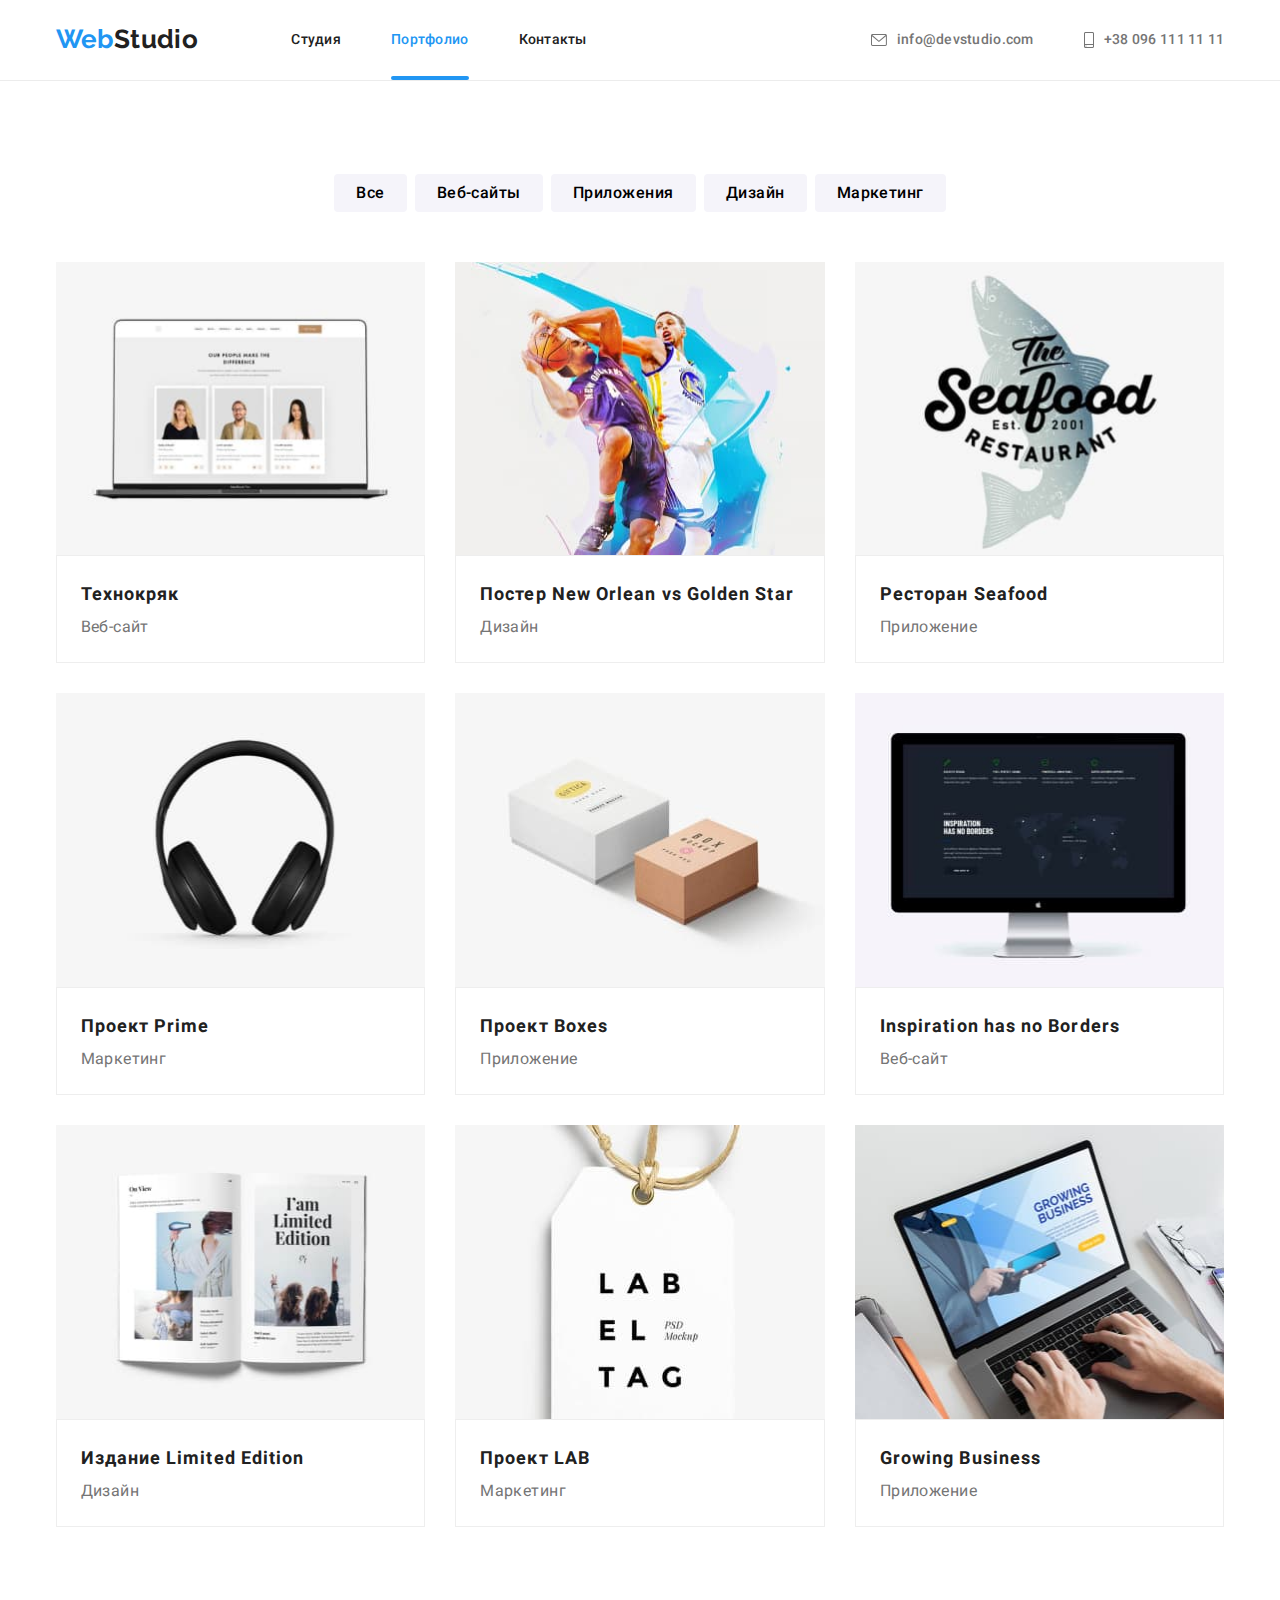
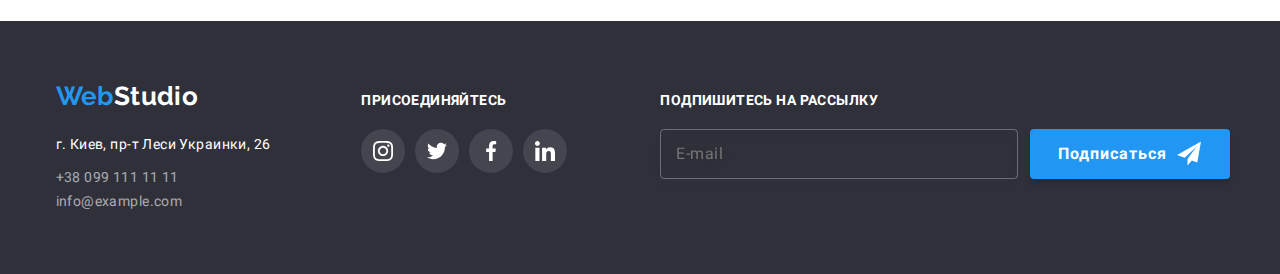
==== portfolio.html @ 520a9a58 "add_hw_07" ====
<!DOCTYPE html>
<html lang="en">
  <head>
    <meta charset="UTF-8" />
    <meta http-equiv="X-UA-Compatible" content="IE=edge" />
    <meta name="viewport" content="width=device-width, initial-scale=1.0" />
    <title>Portfolio</title>
    <link rel="icon" href="./images/ws.svg" type="image/x-icon" />
    <link rel="stylesheet" href="./css/main.min.css" />
  </head>
  <body>
    <header class="header">
      <div class="container">
        <nav class="nav">
          <a href="./index.html" class="logo nav__logo">Web</a>
          <ul class="menu">
            <li class="menu__item">
              <a href="./index.html" class="menu__link">Студия</a>
            </li>
            <li class="menu__item">
              <a href="./portfolio.html" class="menu__link current"
                >Портфолио</a
              >
            </li>
            <li class="menu__item">
              <a href="" class="menu__link">Контакты</a>
            </li>
          </ul>
          <div class="auth">
            <a href="mailto:info@devstudio.com" class="auth__link">
              <svg class="auth__mail" width="16" height="12">
                <use href="./images/icons.svg#icon-envelope"></use></svg
              >info@devstudio.com</a
            >
            <a href="tel:+380961111111" class="auth__link">
              <svg class="auth__tel" width="10" height="16">
                <use href="./images/icons.svg#icon-smartphone"></use></svg
              >+38 096 111 11 11</a
            >
          </div>
        </nav>
      </div>
    </header>
    <main>
      <section class="portfolio">
        <div class="container">
          <h1 class="visually-hidden">Portfolio</h1>
          <ul class="btn-list">
            <li class="btn-list__item">
              <button type="button" class="btn-list__btn">Все</button>
            </li>
            <li class="btn-list__item">
              <button type="button" class="btn-list__btn">Веб-сайты</button>
            </li>
            <li class="btn-list__item">
              <button type="button" class="btn-list__btn">Приложения</button>
            </li>
            <li class="btn-list__item">
              <button type="button" class="btn-list__btn">Дизайн</button>
            </li>
            <li class="btn-list__item">
              <button type="button" class="btn-list__btn">Маркетинг</button>
            </li>
          </ul>
          <ul class="filter-list">
            <li class="filter-list__item">
              <div class="filter-list__card">
                <a href="" class="filter-list__link">
                  <div class="filter-list__thumb">
                    <img
                      src="./images/project1.jpg"
                      alt="Фото_1"
                      width="370"
                      height="294"
                    />
                    <p class="filter-list__description">
                      Ресурс предлагает комплексные предложения с разным уровнем
                      функционала и сервисов. Все это позволит посетителю
                      получить исчерпывающие сведения о компании или частном
                      лице.
                    </p>
                  </div>

                  <div class="filter-list__project">
                    <h3 class="filter-list__name">Технокряк</h3>
                    <p class="filter-list__filter">Веб-сайт</p>
                  </div></a
                >
              </div>
            </li>
            <li class="filter-list__item">
              <div class="filter-list__card">
                <a href="" class="filter-list__link">
                  <div class="filter-list__thumb">
                    <img
                      src="./images/project2.jpg"
                      alt="Фото_2"
                      width="370"
                      height="294"
                    />
                    <p class="filter-list__description">
                      Ресурс предлагает комплексные предложения с разным уровнем
                      функционала и сервисов. Все это позволит посетителю
                      получить исчерпывающие сведения о компании или частном
                      лице.
                    </p>
                  </div>
                  <div class="filter-list__project">
                    <h3 class="filter-list__name">
                      Постер New Orlean vs Golden Star
                    </h3>
                    <p class="filter-list__filter">Дизайн</p>
                  </div>
                </a>
              </div>
            </li>
            <li class="filter-list__item">
              <div class="filter-list__card">
                <a href="" class="filter-list__link">
                  <div class="filter-list__thumb">
                    <img
                      src="./images/project3.jpg"
                      alt="Фото_3"
                      width="370"
                      height="294"
                    />
                    <p class="filter-list__description">
                      Ресурс предлагает комплексные предложения с разным уровнем
                      функционала и сервисов. Все это позволит посетителю
                      получить исчерпывающие сведения о компании или частном
                      лице.
                    </p>
                  </div>
                  <div class="filter-list__project">
                    <h3 class="filter-list__name">Ресторан Seafood</h3>
                    <p class="filter-list__filter">Приложение</p>
                  </div>
                </a>
              </div>
            </li>
            <li class="filter-list__item">
              <div class="filter-list__card">
                <a href="" class="filter-list__link">
                  <div class="filter-list__thumb">
                    <img
                      src="./images/project4.jpg"
                      alt="Фото_4"
                      width="370"
                      height="294"
                    />
                    <p class="filter-list__description">
                      Ресурс предлагает комплексные предложения с разным уровнем
                      функционала и сервисов. Все это позволит посетителю
                      получить исчерпывающие сведения о компании или частном
                      лице.
                    </p>
                  </div>
                  <div class="filter-list__project">
                    <h3 class="filter-list__name">Проект Prime</h3>
                    <p class="filter-list__filter">Маркетинг</p>
                  </div>
                </a>
              </div>
            </li>
            <li class="filter-list__item">
              <div class="filter-list__card">
                <a href="" class="filter-list__link">
                  <div class="filter-list__thumb">
                    <img
                      src="./images/project5.jpg"
                      alt="Фото_5"
                      width="370"
                      height="294"
                    />
                    <p class="filter-list__description">
                      Ресурс предлагает комплексные предложения с разным уровнем
                      функционала и сервисов. Все это позволит посетителю
                      получить исчерпывающие сведения о компании или частном
                      лице.
                    </p>
                  </div>
                  <div class="filter-list__project">
                    <h3 class="filter-list__name">Проект Boxes</h3>
                    <p class="filter-list__filter">Приложение</p>
                  </div>
                </a>
              </div>
            </li>
            <li class="filter-list__item">
              <div class="filter-list__card">
                <a href="" class="filter-list__link">
                  <div class="filter-list__thumb">
                    <img
                      src="./images/project6.jpg"
                      alt="Фото_6"
                      width="370"
                      height="294"
                    />
                    <p class="filter-list__description">
                      Ресурс предлагает комплексные предложения с разным уровнем
                      функционала и сервисов. Все это позволит посетителю
                      получить исчерпывающие сведения о компании или частном
                      лице.
                    </p>
                  </div>
                  <div class="filter-list__project">
                    <h3 class="filter-list__name">
                      Inspiration has no Borders
                    </h3>
                    <p class="filter-list__filter">Веб-сайт</p>
                  </div>
                </a>
              </div>
            </li>
            <li class="filter-list__item">
              <div class="filter-list__card">
                <a href="" class="filter-list__link">
                  <div class="filter-list__thumb">
                    <img
                      src="./images/project7.jpg"
                      alt="Фото_7"
                      width="370"
                      height="294"
                    />
                    <p class="filter-list__description">
                      Ресурс предлагает комплексные предложения с разным уровнем
                      функционала и сервисов. Все это позволит посетителю
                      получить исчерпывающие сведения о компании или частном
                      лице.
                    </p>
                  </div>
                  <div class="filter-list__project">
                    <h3 class="filter-list__name">Издание Limited Edition</h3>
                    <p class="filter-list__filter">Дизайн</p>
                  </div>
                </a>
              </div>
            </li>
            <li class="filter-list__item">
              <div class="filter-list__card">
                <a href="" class="filter-list__link">
                  <div class="filter-list__thumb">
                    <img
                      src="./images/project8.jpg"
                      alt="Фото_8"
                      width="370"
                      height="294"
                    />
                    <p class="filter-list__description">
                      Ресурс предлагает комплексные предложения с разным уровнем
                      функционала и сервисов. Все это позволит посетителю
                      получить исчерпывающие сведения о компании или частном
                      лице.
                    </p>
                  </div>
                  <div class="filter-list__project">
                    <h3 class="filter-list__name">Проект LAB</h3>
                    <p class="filter-list__filter">Маркетинг</p>
                  </div>
                </a>
              </div>
            </li>
            <li class="filter-list__item">
              <div class="filter-list__card">
                <a href="" class="filter-list__link">
                  <div class="filter-list__thumb">
                    <img
                      src="./images/project9.jpg"
                      alt="Фото_9"
                      width="370"
                      height="294"
                    />
                    <p class="filter-list__description">
                      Ресурс предлагает комплексные предложения с разным уровнем
                      функционала и сервисов. Все это позволит посетителю
                      получить исчерпывающие сведения о компании или частном
                      лице.
                    </p>
                  </div>
                  <div class="filter-list__project">
                    <h3 class="filter-list__name">Growing Business</h3>
                    <p class="filter-list__filter">Приложение</p>
                  </div>
                </a>
              </div>
            </li>
          </ul>
        </div>
      </section>
    </main>
    <footer class="footer">
      <div class="container footer-container">
        <div class="footer-box">
          <a href="./index.html" class="footer-box__logo logo">Web</a>
          <address class="footer-box__address">
            <p class="footer-box__map">г. Киев, пр-т Леси Украинки, 26</p>
            <a href="tel:+380991111111" class="footer-box__link"
              >+38 099 111 11 11</a
            >
            <a href="mailto:info@example.com" class="footer-box__link"
              >info@example.com</a
            >
          </address>
        </div>
        <div class="join-box">
          <h2 class="join-box__titel">присоединяйтесь</h2>
          <ul class="join-box__list">
            <li class="join-box__item">
              <a href="" class="join-box__link"
                ><svg class="join-box__soc-svg" width="20" height="20">
                  <use href="./images/icons.svg#icon-instagram"></use>
                </svg>
              </a>
            </li>
            <li class="join-box__item">
              <a href="" class="join-box__link"
                ><svg class="join-box__soc-svg" width="20" height="20">
                  <use href="./images/icons.svg#icon-twitter"></use>
                </svg>
              </a>
            </li>
            <li class="join-box__item">
              <a href="" class="join-box__link"
                ><svg class="join-box__soc-svg" width="20" height="20">
                  <use href="./images/icons.svg#icon-facebook"></use>
                </svg>
              </a>
            </li>
            <li class="join-box__item">
              <a href="" class="join-box__link"
                ><svg class="join-box__soc-svg" width="20" height="20">
                  <use href="./images/icons.svg#icon-linkedin"></use>
                </svg>
              </a>
            </li>
          </ul>
        </div>
        <form class="footer-form">
          <div class="subscribe">
            <label for="footeremail" class="subscribe__label">
              Подпишитесь на рассылку
            </label>
            <input
              type="email"
              name="email"
              id="footeremail"
              class="subscribe__email"
              placeholder="E-mail"
            />
          </div>
          <div class="subscribe__btn">
            <button type="submit" class="btn subscribe__btn-footer">
              Подписаться
            </button>
            <svg class="submit-svg">
              <use
                href="./images/icons.svg#icon-icon-send"
                width="24"
                height="24"
              ></use>
            </svg>
          </div>
        </form>
      </div>
    </footer>
  </body>
</html>
---- css/main.min.css ----
﻿/*! modern-normalize v1.1.0 | MIT License | https://github.com/sindresorhus/modern-normalize */*,::before,::after{box-sizing:border-box}html{line-height:1.15;-webkit-text-size-adjust:100%;-moz-tab-size:4;tab-size:4}body{margin:0;font-family:system-ui,-apple-system,"Segoe UI",Roboto,Helvetica,Arial,sans-serif,"Apple Color Emoji","Segoe UI Emoji"}hr{height:0;color:inherit}abbr[title]{text-decoration:underline dotted}b,strong{font-weight:bolder}code,kbd,samp,pre{font-family:ui-monospace,SFMono-Regular,Consolas,"Liberation Mono",Menlo,monospace;font-size:1em}small{font-size:80%}sub,sup{font-size:75%;line-height:0;position:relative;vertical-align:baseline}sub{bottom:-0.25em}sup{top:-0.5em}table{text-indent:0;border-color:inherit}button,input,optgroup,select,textarea{font-family:inherit;font-size:100%;line-height:1.15;margin:0}button,select{text-transform:none}button,[type=button],[type=reset],[type=submit]{-webkit-appearance:button}::-moz-focus-inner{border-style:none;padding:0}:-moz-focusring{outline:1px dotted ButtonText}:-moz-ui-invalid{box-shadow:none}legend{padding:0}progress{vertical-align:baseline}::-webkit-inner-spin-button,::-webkit-outer-spin-button{height:auto}[type=search]{-webkit-appearance:textfield;outline-offset:-2px}::-webkit-search-decoration{-webkit-appearance:none}::-webkit-file-upload-button{-webkit-appearance:button;font:inherit}summary{display:list-item}body{background-color:#fff;color:var(--primary-text-color);font-family:"Roboto",sans-serif;letter-spacing:.03em;font-style:normal;font-weight:400;font-size:14px;line-height:1.71;padding-top:80px}a,button{cursor:pointer}p,h1,h2,h3,h4,h5,h6{margin:0}ul{margin:0;padding-left:0;list-style:none}img{display:block;max-width:100%;height:auto;width:100%}a{color:currentColor;text-decoration:none}@font-face{font-family:"Raleway";src:url("../../fonts/Raleway-Bold.eot");src:local("☺"),url("../../fonts/Raleway-Bold.woff") format("woff"),url("../../fonts/Raleway-Bold.ttf") format("truetype"),url("../../fonts/Raleway-Bold.svg") format("svg");font-weight:700;font-style:normal}@font-face{font-family:"Roboto";src:url("../../fonts/Roboto-Regular.eot");src:local("☺"),url("../../fonts/Roboto-Regular.woff") format("woff"),url("../../fonts/Roboto-Regular.ttf") format("truetype"),url("../../fonts/Roboto-Regular.svg") format("svg");font-weight:400;font-style:normal}@font-face{font-family:"Roboto";src:url("../../fonts/Roboto-Medium.eot");src:local("☺"),url("../../fonts/Roboto-Medium.woff") format("woff"),url("../../fonts/Roboto-Medium.ttf") format("truetype"),url("../../fonts/Roboto-Medium.svg") format("svg");font-weight:500;font-style:normal}@font-face{font-family:"Roboto";src:url("../../fonts/Roboto-Bold.eot");src:local("☺"),url("../../fonts/Roboto-Bold.woff") format("woff"),url("../../fonts/Roboto-Bold.ttf") format("truetype"),url("../../fonts/Roboto-Bold.svg") format("svg");font-weight:700;font-style:normal}@font-face{font-family:"Roboto";src:url("../../fonts/Roboto-Black.eot");src:local("☺"),url("../../fonts/Roboto-Black.woff") format("woff"),url("../../fonts/Roboto-Black.ttf") format("truetype"),url("../../fonts/Roboto-Black.svg") format("svg");font-weight:900;font-style:normal}.visually-hidden{border:0;clip:rect(0 0 0 0);height:auto;margin:0;overflow:hidden;padding:0;position:absolute;width:1px;white-space:nowrap}.is-hidden{opacity:0;visibility:hidden;pointer-events:none}:root{--primary-text-color: #757575;--secondary-text-color: #ffffff;--title-text-color: #212121;--accent-color: #2196f3}.btn{background-color:var(--accent-color);font-family:"Roboto";font-style:normal;font-weight:700;font-size:16px;line-height:1.88;display:block;align-items:center;text-align:center;letter-spacing:.06em;color:#fff;min-width:200px;height:50px;padding:10px auto;margin:0 auto;box-shadow:0px 4px 4px rgba(0,0,0,.15);border:rgba(0,0,0,0);border-radius:4px}.subscribe__btn-footer{padding:10px 28px;display:flex}.btn-list__btn{font-family:"Roboto";font-weight:500;font-size:16px;line-height:1.6;text-align:center;letter-spacing:.03em;border-radius:4px;border-style:none;background:#f5f4fa;display:block;border-radius:4px;padding:6px 22px;transition:background-color 250ms cubic-bezier(0.4, 0, 0.2, 1),color 250ms cubic-bezier(0.4, 0, 0.2, 1)}.btn-list__btn:hover,.btn-list__btn:focus{background-color:var(--accent-color);color:var(--secondary-text-color);box-shadow:0px 3px 1px rgba(0,0,0,.1),0px 1px 2px rgba(0,0,0,.08),0px 2px 2px rgba(0,0,0,.12);border-radius:4px}.modal__close-btn{position:absolute;top:8px;right:8px;display:flex;align-items:center;justify-content:center;width:30px;height:30px;background:#fff;border:1px solid rgba(0,0,0,.1);border-radius:50%;transition:fill 250ms cubic-bezier(0.4, 0, 0.2, 1)}.modal__close-btn:hover{fill:var(--accent-color)}.container{width:100%;margin:0 auto;padding-left:15px;padding-right:15px}@media screen and (min-width: 480px){.container{max-width:479px}}@media screen and (min-width: 768px){.container{max-width:767px}}@media screen and (min-width: 1200px){.container{max-width:1199px}}.bacdrop{position:fixed;z-index:1;top:0;left:0;width:100%;height:100%;background-color:rgba(0,0,0,.2);transition:opacity 250ms linear,visibility 250ms linear}.modal{position:absolute;top:50%;left:50%;transform:translate(-50%, -50%) scale(1);width:528px;min-height:581px;padding:40px;background:#fff;box-shadow:0px 1px 3px rgba(0,0,0,.12),0px 1px 1px rgba(0,0,0,.14),0px 2px 1px rgba(0,0,0,.2);border-radius:4px;transition:transform 250ms linear}.bacdrop.is-hidden .modal{transform:translate(-50%, -50%) scale(0)}.modal__titel{font-weight:700;font-size:20px;line-height:1.15;text-align:center;letter-spacing:.03em;margin-bottom:12px;color:#212121}.input__connection{position:relative;display:block}.modal__label{display:block;font-weight:400;font-size:12px;line-height:1.16;letter-spacing:.01em;color:#757575}.modal__label :hover .modal__icon,.modal__label :focus .modal__icon{fill:var(--accent-color)}.modal__label :hover .modal__input,.modal__label :focus .modal__input{outline:1px solid var(--accent-color);border:1px solid var(--accent-color);border-radius:4px}.modal__input{display:block;background-color:rgba(0,0,0,0);width:100%;height:40px;border:1px solid rgba(33,33,33,.2);border-radius:4px;margin-bottom:10px;margin-top:4px;padding:12px 12px 12px 35px;color:#212121;transition:border 250ms cubic-bezier(0.4, 0, 0.2, 1);transition:border-radius 250ms cubic-bezier(0.4, 0, 0.2, 1)}.modal__input:hover,.modal__input:focus{outline:1px solid var(--accent-color);border:1px solid var(--accent-color);border-radius:4px}.modal__input:hover+.modal__icon,.modal__input:focus+.modal__icon{fill:var(--accent-color)}.modal__icon{position:absolute;display:block;top:50%;left:15px;transform:translateY(-50%)}.modal__text-area{width:100%;height:120px;resize:none;border:1px solid rgba(33,33,33,.2);border-radius:4px;padding:12px 16px;margin-top:4px;transition:border 250ms cubic-bezier(0.4, 0, 0.2, 1);transition:border-radius 250ms cubic-bezier(0.4, 0, 0.2, 1)}.modal__text-area:hover,.modal__text-area:focus{outline:1px solid var(--accent-color);border:1px solid var(--accent-color);border-radius:4px}.modal__text-area::placeholder{font-weight:400;font-size:12px;line-height:1.16;letter-spacing:.01em;color:rgba(117,117,117,.5)}.modal__check-text{display:flex;align-items:center;justify-content:center;font-weight:400;font-size:14px;line-height:1.71;letter-spacing:.03em;color:#757575;margin-top:20px;margin-bottom:30px}.modal__check:checked+.modal__check-text .modal__wrap{background-color:var(--accent-color);border:2px solid var(--accent-color)}.modal__check:checked+.modal__check-text .modal__check-svg{fill:#fff}.modal__wrap{width:16px;height:15px;border:2px solid #212121;border-radius:4px;display:flex;align-items:center;justify-content:center;margin-right:8px;transition:background-color 250ms cubic-bezier(0.4, 0, 0.2, 1);transition:border 250ms cubic-bezier(0.4, 0, 0.2, 1)}.modal__link{color:var(--accent-color)}.modal__check-svg{fill:rgba(0,0,0,0);transition:fill 250ms cubic-bezier(0.4, 0, 0.2, 1)}.title{font-weight:700;font-size:36px;line-height:1.16;text-align:center;color:var(--title-text-color);margin-bottom:50px}.header{position:fixed;z-index:1;top:0;left:0;width:100%;background-color:#fff;padding-top:24px;padding-bottom:25px;border-bottom:1px solid #ececec}.nav{display:flex;align-items:center}.auth{display:flex;margin-left:auto}.menu{display:flex}.menu__item{position:relative}.menu__item:not(:last-child){margin-right:50px}.menu__link{font-weight:500;font-size:14px;line-height:1.14;font-style:normal;letter-spacing:.02em;color:var(--title-text-color);transition:color 250ms cubic-bezier(0.4, 0, 0.2, 1)}.menu__link:hover,.menu__link:focus{color:var(--accent-color)}.menu__link.current{color:var(--accent-color)}.menu__link.current::before{content:"";position:absolute;bottom:-28px;display:block;width:100%;height:4px;border-radius:4px;background-color:var(--accent-color)}.auth__tel{margin-right:10px;fill:currentColor;transition:fill 250ms cubic-bezier(0.4, 0, 0.2, 1)}.auth__mail{margin-right:10px;fill:currentColor;transition:fill 250ms cubic-bezier(0.4, 0, 0.2, 1)}.auth__link{display:flex;align-items:center;justify-content:center;font-weight:500;font-size:14px;line-height:1.14;font-style:normal;letter-spacing:.02em;color:var(--primary-text-color);transition:color 250ms cubic-bezier(0.4, 0, 0.2, 1)}.auth__link:not(:first-child){margin-left:50px}.auth__link:hover,.auth__link:focus{color:var(--accent-color)}.logo{font-family:"Raleway";font-style:normal;font-weight:700;font-size:26px;line-height:1.2;color:var(--accent-color);margin-right:93px;transition:color 250ms cubic-bezier(0.4, 0, 0.2, 1)}.nav__logo:focus,.nav__logo:hover{color:var(--title-text-color)}.nav__logo::after{content:"Studio";color:var(--title-text-color);transition:color 250ms cubic-bezier(0.4, 0, 0.2, 1)}.nav__logo:focus::after,.nav__logo:hover::after{color:var(--accent-color)}.footer-box__logo:focus,.footer-box__logo:hover{color:var(--secondary-text-color)}.footer-box__logo::after{content:"Studio";color:var(--secondary-text-color);transition:color 250ms cubic-bezier(0.4, 0, 0.2, 1)}.footer-box__logo:focus::after,.footer-box__logo:hover::after{color:var(--accent-color)}.hero{padding-top:200px;padding-bottom:200px;background-color:#2f303a;text-align:center;background-image:linear-gradient(rgba(47, 48, 58, 0.4), rgba(47, 48, 58, 0.4)),url(../images/background-img.jpg);height:600px;max-width:1600px;background-repeat:no-repeat;background-position:center;background-size:cover}.hero-content__title{font-weight:900;font-size:44px;line-height:1.36;letter-spacing:.06em;text-transform:uppercase;color:var(--secondary-text-color);max-width:696px;margin:0 auto 30px}.speciality{padding-top:60px;padding-bottom:60px}@media screen and (min-width: 1200px){.speciality{padding-top:94px;padding-bottom:94px}}.speciality-list__description{font-weight:700;font-size:14px;line-height:1.14;text-transform:uppercase;text-align:center;color:var(--title-text-color);margin-bottom:10px}@media screen and (min-width: 768px){.speciality-list__description{text-align:start}}.speciality-list__text{font-weight:400;font-size:14px;line-height:1.71;padding-bottom:30px}@media screen and (min-width: 1199px){.speciality-list__text{padding-bottom:0}}@media screen and (min-width: 768px){.speciality-list{display:flex;flex-wrap:wrap;gap:30px}}@media screen and (min-width: 1199px){.speciality-list{display:flex;gap:30px}}@media screen and (min-width: 768px){.speciality-list__items{width:calc((100% - 30px)/2)}}@media screen and (min-width: 1199px){.speciality-list__items{width:calc((100% - 120px)/4)}}.speciality-list__image{padding:25px 100px;margin-bottom:30px;background-color:#f5f4fa;border-radius:4px;width:100%}.about{padding-bottom:94px}.about-list{display:flex}.about-list__item{margin-right:30px;position:relative}.about-list__description{position:absolute;bottom:0;display:block;width:100%;padding:27px;background-color:rgba(47,48,58,.8);font-weight:700;font-size:14px;line-height:1.14;text-align:center;letter-spacing:.03em;text-transform:uppercase;color:#fff}.our-team{background-color:#f5f4fa;padding-top:94px;padding-bottom:94px}.team-list{display:flex;margin-left:-30px}.team-list__item{display:block;max-width:270px;text-align:center;border-radius:0px 0px 4px 4px;width:calc(25% - 30px);margin-left:30px}.team-list__item img{box-shadow:0px 1px 3px rgba(0,0,0,.12),0px 1px 1px rgba(0,0,0,.14),0px 2px 1px rgba(0,0,0,.2)}.team-list__text{padding-top:30px;padding-bottom:30px;width:270px;background:var(--secondary-text-color);border-radius:0px 0px 4px 4px;box-shadow:0px 1px 3px rgba(0,0,0,.12),0px 1px 1px rgba(0,0,0,.14),0px 2px 1px rgba(0,0,0,.2)}.team-list__team{font-weight:500;font-size:16px;line-height:1.18;text-align:center;color:var(--title-text-color);margin-bottom:10px}.team-list__position{font-weight:400;font-size:16px;line-height:1.18;text-align:center;margin-bottom:16px}.soc-list{display:flex;align-items:center;justify-content:center;margin-left:-10px}.soc-list__item{width:44px;height:44px;margin-left:10px}.soc-list__svg{display:flex;align-items:center;justify-content:center}.soc-list__svg{fill:currentColor}.soc-list__link{display:flex;align-items:center;justify-content:center;width:100%;height:100%;border-radius:50%;color:#afb1b8;transition:color 250ms cubic-bezier(0.4, 0, 0.2, 1),background-color 250ms cubic-bezier(0.4, 0, 0.2, 1)}.soc-list__link:hover,.soc-list__link:focus{color:var(--secondary-text-color);background-color:var(--accent-color)}.btn-list{margin-bottom:50px;display:flex;justify-content:center}.btn-list__item:not(:last-child){margin-right:8px}.filter-list__item{display:flex;background:#fff;flex-basis:calc(33.3333333333% - 30px);margin-left:30px;margin-bottom:30px}.filter-list__name{font-weight:700;font-size:18px;line-height:2;letter-spacing:.06em;color:var(--title-text-color)}.filter-list__filter{font-weight:400;font-size:16px;line-height:1.88}.filter-list__project{border:1px solid #eee;padding:20px 24px;flex-basis:322px}.filter-list{display:flex;flex-wrap:wrap;margin-left:-30px;margin-bottom:-30px}.portfolio{padding-top:94px;padding-bottom:94px}.filter-list__link{display:block}.filter-list__link:focus,.filter-list__link:hover{box-shadow:0px 1px 1px rgba(0,0,0,.12),0px 4px 4px rgba(0,0,0,.06),1px 4px 6px rgba(0,0,0,.16)}.filter-list__thumb{position:relative;overflow:hidden}.filter-list__thumb::before{content:"";position:absolute;display:block;height:100%;width:100%;top:0;left:0;background:rgba(33,150,243,.9);transition:transform 250ms cubic-bezier(0.4, 0, 0.2, 1);transform:translateY(100%);opacity:0}.filter-list__link:hover .filter-list__thumb::before,.filter-list__link:focus .filter-list__thumb::before{opacity:1;transform:translateY(0)}.filter-list__description{position:absolute;top:0;left:0;padding:63px 24px;font-weight:400;font-size:18px;line-height:1.55;letter-spacing:.03em;color:var(--secondary-text-color);opacity:0;transition:transform 250ms cubic-bezier(0.4, 0, 0.2, 1);transform:translateY(100%)}.filter-list__link:focus .filter-list__description,.filter-list__link:hover .filter-list__description{opacity:1;transform:translateY(0)}.regular-client{padding-top:94px;padding-bottom:94px;margin-right:-30px}.client-list{display:flex;justify-content:center}.client-list__item{flex-basis:calc(16.6666666667% - 30px);margin-right:30px}.client-list__link{display:flex;align-items:center;justify-content:center;width:100%;height:100%;color:#afb1b8;border:1px solid #afb1b8;border-radius:4px;fill:currentColor;transition:color 250ms cubic-bezier(0.4, 0, 0.2, 1),border 250ms cubic-bezier(0.4, 0, 0.2, 1)}.client-list__link:hover,.client-list__link:focus{color:var(--accent-color);border:1px solid var(--accent-color)}.client-list__svg{padding:16px 32px}.footer{background-color:#2f303a;padding:60px 0px}.footer-box__address{font-style:normal;font-weight:400;font-size:14px;line-height:1.71;max-width:231px;margin-top:20px}.footer-box__link{color:rgba(255,255,255,.6);margin-bottom:9px;transition:color 250ms cubic-bezier(0.4, 0, 0.2, 1)}.footer-box__link:hover,.footer-box__link:focus{color:var(--accent-color)}.footer-box__map{color:var(--secondary-text-color);margin-bottom:9px}.footer-container{display:flex}.join-box__list{display:flex;justify-content:center}.join-box{align-items:center;justify-content:center;margin-left:70px;margin-top:12px}.join-box__item{cursor:pointer;width:44px;height:44px;margin-left:10px}.join-box__item:first-child{margin-left:0}.join-box__link{display:flex;align-items:center;justify-content:center;width:100%;height:100%;border-radius:50%;background-color:rgba(255,255,255,.1);transition:background-color 250ms cubic-bezier(0.4, 0, 0.2, 1)}.join-box__link:hover,.join-box__link:focus{background-color:var(--accent-color)}.join-box__soc-svg{display:flex;fill:var(--secondary-text-color)}.join-box__titel{font-weight:700;font-size:14px;line-height:1.14;letter-spacing:.03em;text-transform:uppercase;color:var(--secondary-text-color);margin-bottom:20px}.subscribe__label{font-weight:700;font-size:14px;line-height:1.14;letter-spacing:.03em;text-transform:uppercase;color:var(--secondary-text-color);margin-bottom:20px}.subscribe__email{width:358px;height:50px;border:1px solid rgba(255,255,255,.3);filter:drop-shadow(0px 4px 4px rgba(0, 0, 0, 0.15));border-radius:4px;background-color:rgba(0,0,0,0)}.subscribe__email{font-weight:400;font-size:16px;line-height:1.25;letter-spacing:.03em;color:rgba(255,255,255,.6);padding:16px 15px}.subscribe{display:flex;flex-direction:column;margin-top:12px;margin-left:93px}.footer-form{display:flex}.submit-svg{position:absolute;top:50%;right:28px;transform:translateY(-50%);width:25px;height:25px}.subscribe__btn{position:relative;width:200px;height:50px;margin-top:48px;margin-left:12px}/*# sourceMappingURL=main.min.css.map */
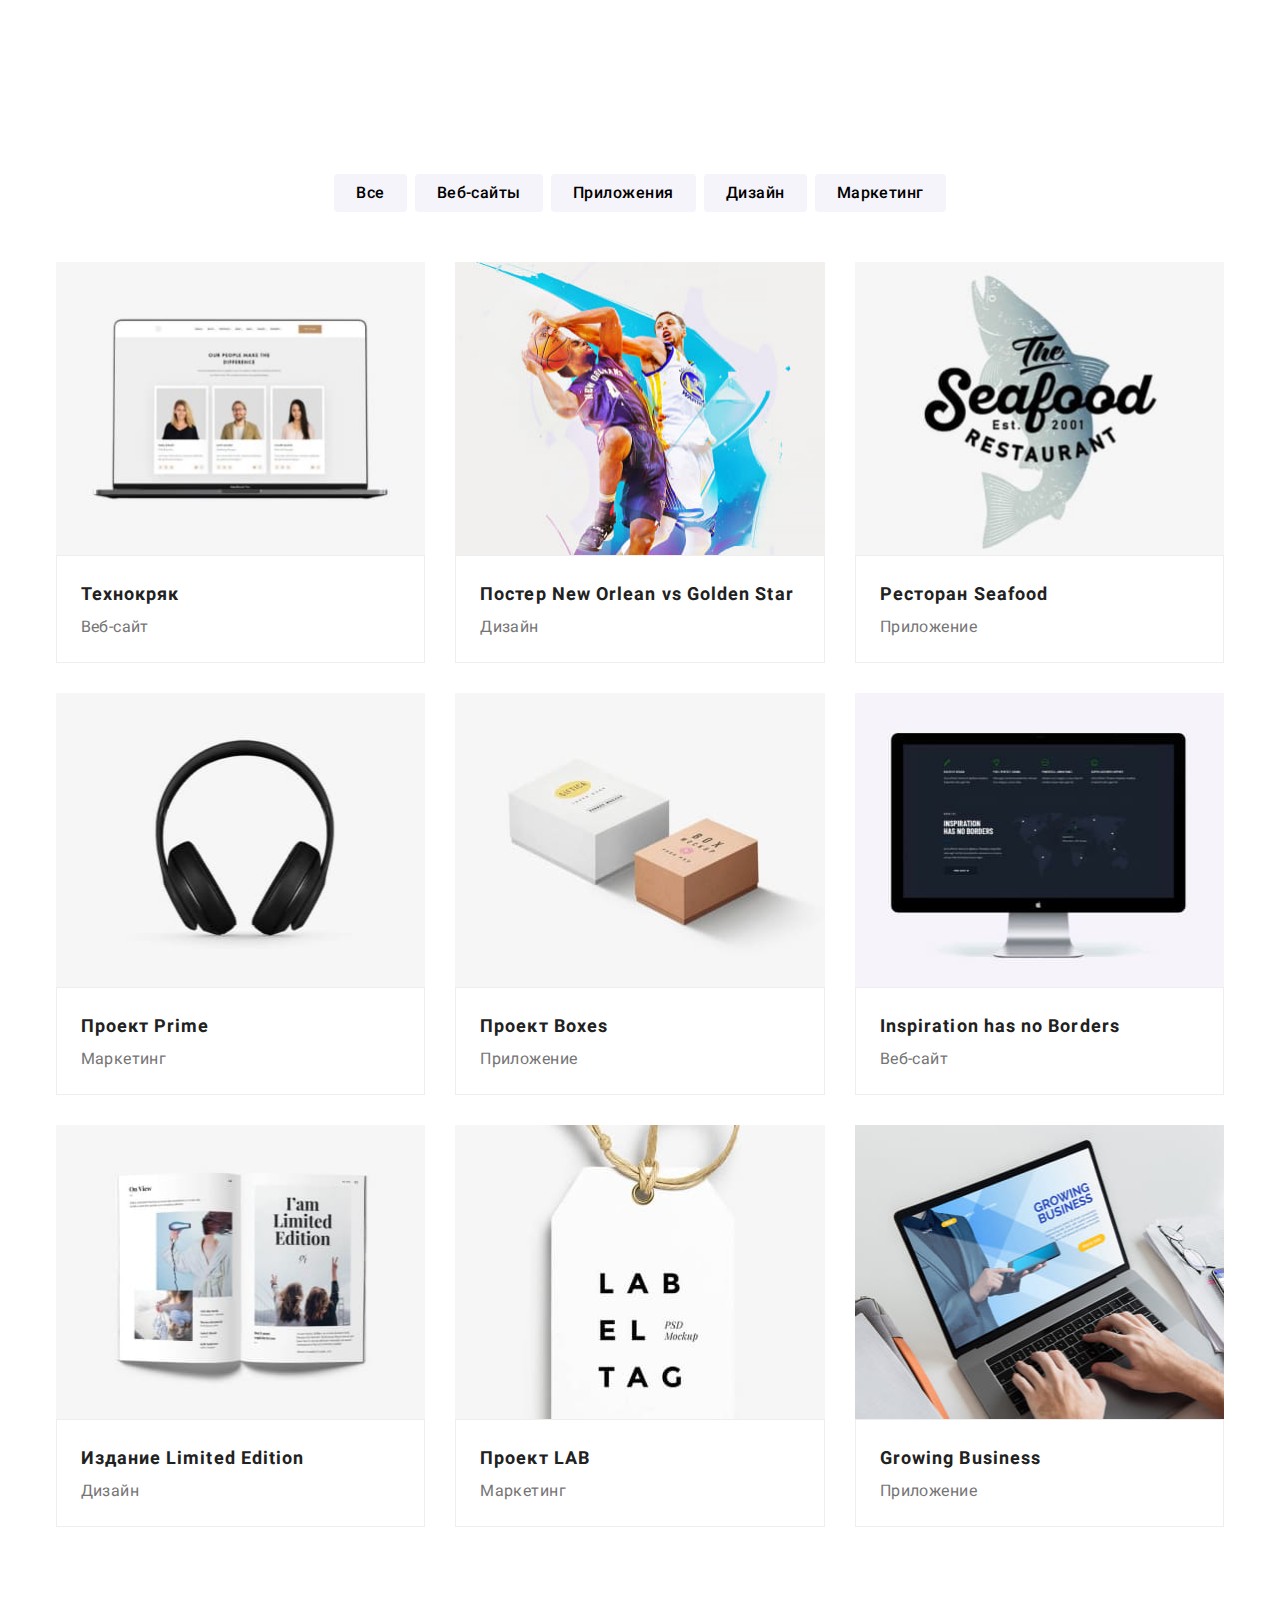
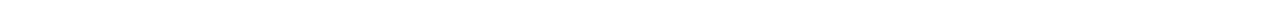
==== commit 23423ea2: "hw_08-02" ====
--- a/portfolio.html
+++ b/portfolio.html
@@ -9,7 +9,7 @@
     <link rel="stylesheet" href="./css/main.min.css" />
   </head>
   <body>
-    <header class="header">
+    <!-- <header class="header">
       <div class="container">
         <nav class="nav">
           <a href="./index.html" class="logo nav__logo">Web</a>
@@ -40,7 +40,7 @@
           </div>
         </nav>
       </div>
-    </header>
+    </header> -->
     <main>
       <section class="portfolio">
         <div class="container">
@@ -67,12 +67,34 @@
               <div class="filter-list__card">
                 <a href="" class="filter-list__link">
                   <div class="filter-list__thumb">
-                    <img
-                      src="./images/project1.jpg"
-                      alt="Фото_1"
-                      width="370"
-                      height="294"
-                    />
+                    <picture>
+                      <source
+                        srcset="
+                          ./images/370x294_project_1_desktop.jpg    1x,
+                          ./images/370x294_project_1_desktop_x2.jpg 2x
+                        "
+                        media="(min-width: 1200px)"
+                      />
+                      <source
+                        srcset="
+                          ./images/354x294_project_1_tablet.jpg    1x,
+                          ./images/354x294_project_1_tablet_x2.jpg 2x
+                        "
+                        media="(min-width: 768px)"
+                      />
+                      <source
+                        srcset="
+                          ./images/450x294_project_1_mobile.jpg   1x,
+                          ./images/450x294_project_1_mobile_x2.jpg 2x
+                        "
+                        media="(min-width: 320px)"
+                      />
+                      <img
+                        src="./images/450x294_project_1_mobile.jpg"
+                        alt="Фото_1"
+                        width="450"
+                      />
+                    </picture>
                     <p class="filter-list__description">
                       Ресурс предлагает комплексные предложения с разным уровнем
                       функционала и сервисов. Все это позволит посетителю
@@ -92,12 +114,34 @@
               <div class="filter-list__card">
                 <a href="" class="filter-list__link">
                   <div class="filter-list__thumb">
-                    <img
-                      src="./images/project2.jpg"
-                      alt="Фото_2"
-                      width="370"
-                      height="294"
-                    />
+                    <picture>
+                      <source
+                        srcset="
+                          ./images/370x294_project_2_desktop.jpg    1x,
+                          ./images/370x294_project_2_desktop_x2.jpg 2x
+                        "
+                        media="(min-width: 1200px)"
+                      />
+                      <source
+                        srcset="
+                          ./images/354x294_project_2_tablet.jpg    1x,
+                          ./images/354x294_project_2_tablet_x2.jpg 2x
+                        "
+                        media="(min-width: 768px)"
+                      />
+                      <source
+                        srcset="
+                          ./images/450x294_project_2_mobile.jpg   1x,
+                          ./images/450x294_project_2_mobile_x2.jpg 2x
+                        "
+                        media="(min-width: 320px)"
+                      />
+                      <img
+                        src="./images/450x294_project_2_mobile.jpg"
+                        alt="Фото_2"
+                        width="450"
+                      />
+                    </picture>
                     <p class="filter-list__description">
                       Ресурс предлагает комплексные предложения с разным уровнем
                       функционала и сервисов. Все это позволит посетителю
@@ -118,12 +162,34 @@
               <div class="filter-list__card">
                 <a href="" class="filter-list__link">
                   <div class="filter-list__thumb">
-                    <img
-                      src="./images/project3.jpg"
-                      alt="Фото_3"
-                      width="370"
-                      height="294"
-                    />
+                    <picture>
+                      <source
+                        srcset="
+                          ./images/370x294_project_3_desktop.jpg    1x,
+                          ./images/370x294_project_3_desktop_x2.jpg 2x
+                        "
+                        media="(min-width: 1200px)"
+                      />
+                      <source
+                        srcset="
+                          ./images/354x294_project_3_tablet.jpg    1x,
+                          ./images/354x294_project_3_tablet_x2.jpg 2x
+                        "
+                        media="(min-width: 768px)"
+                      />
+                      <source
+                        srcset="
+                          ./images/450x294_project_3_mobile.jpg   1x,
+                          ./images/450x294_project_3_mobile_x2.jpg 2x
+                        "
+                        media="(min-width: 320px)"
+                      />
+                      <img
+                        src="./images/450x294_project_3_mobile.jpg"
+                        alt="Фото_3"
+                        width="450"
+                      />
+                    </picture>
                     <p class="filter-list__description">
                       Ресурс предлагает комплексные предложения с разным уровнем
                       функционала и сервисов. Все это позволит посетителю
@@ -142,12 +208,35 @@
               <div class="filter-list__card">
                 <a href="" class="filter-list__link">
                   <div class="filter-list__thumb">
-                    <img
-                      src="./images/project4.jpg"
-                      alt="Фото_4"
-                      width="370"
-                      height="294"
-                    />
+                    <picture>
+                      <source
+                        srcset="
+                          ./images/370x294_project_4_desktop.jpg    1x,
+                          ./images/370x294_project_4_desktop_x2.jpg 2x
+                        "
+                        media="(min-width: 1200px)"
+                      />
+                      <source
+                        srcset="
+                          ./images/354x294_project_4_tablet.jpg    1x,
+                          ./images/354x294_project_4_tablet_x2.jpg 2x
+                        "
+                        media="(min-width: 768px)"
+                      />
+                      <source
+                        srcset="
+                          ./images/450x294_project_4_mobile.jpg   1x,
+                          ./images/450x294_project_4_mobile_x2.jpg 2x
+                        "
+                        media="(min-width: 320px)"
+                      />
+                      <img
+                        src="./images/450x294_project_4_mobile.jpg"
+                        alt="Фото_4"
+                        width="450"
+                      />
+                    </picture>
+                    </picture>
                     <p class="filter-list__description">
                       Ресурс предлагает комплексные предложения с разным уровнем
                       функционала и сервисов. Все это позволит посетителю
@@ -166,12 +255,34 @@
               <div class="filter-list__card">
                 <a href="" class="filter-list__link">
                   <div class="filter-list__thumb">
-                    <img
-                      src="./images/project5.jpg"
-                      alt="Фото_5"
-                      width="370"
-                      height="294"
-                    />
+                    <picture>
+                      <source
+                        srcset="
+                          ./images/370x294_project_5_desktop.jpg    1x,
+                          ./images/370x294_project_5_desktop_x2.jpg 2x
+                        "
+                        media="(min-width: 1200px)"
+                      />
+                      <source
+                        srcset="
+                          ./images/354x294_project_5_tablet.jpg    1x,
+                          ./images/354x294_project_5_tablet_x2.jpg 2x
+                        "
+                        media="(min-width: 768px)"
+                      />
+                      <source
+                        srcset="
+                          ./images/450x294_project_5_mobile.jpg   1x,
+                          ./images/450x294_project_5_mobile_x2.jpg 2x
+                        "
+                        media="(min-width: 320px)"
+                      />
+                      <img
+                        src="./images/450x294_project_5_mobile.jpg"
+                        alt="Фото_5"
+                        width="450"
+                      />
+                    </picture>
                     <p class="filter-list__description">
                       Ресурс предлагает комплексные предложения с разным уровнем
                       функционала и сервисов. Все это позволит посетителю
@@ -190,12 +301,34 @@
               <div class="filter-list__card">
                 <a href="" class="filter-list__link">
                   <div class="filter-list__thumb">
-                    <img
-                      src="./images/project6.jpg"
-                      alt="Фото_6"
-                      width="370"
-                      height="294"
-                    />
+                    <picture>
+                      <source
+                        srcset="
+                          ./images/370x294_project_6_desktop.jpg    1x,
+                          ./images/370x294_project_6_desktop_x2.jpg 2x
+                        "
+                        media="(min-width: 1200px)"
+                      />
+                      <source
+                        srcset="
+                          ./images/354x294_project_6_tablet.jpg    1x,
+                          ./images/354x294_project_6_tablet_x2.jpg 2x
+                        "
+                        media="(min-width: 768px)"
+                      />
+                      <source
+                        srcset="
+                          ./images/450x294_project_6_mobile.jpg   1x,
+                          ./images/450x294_project_6_mobile_x2.jpg 2x
+                        "
+                        media="(min-width: 320px)"
+                      />
+                      <img
+                        src="./images/450x294_project_6_mobile.jpg"
+                        alt="Фото_6"
+                        width="450"
+                      />
+                    </picture>
                     <p class="filter-list__description">
                       Ресурс предлагает комплексные предложения с разным уровнем
                       функционала и сервисов. Все это позволит посетителю
@@ -216,12 +349,34 @@
               <div class="filter-list__card">
                 <a href="" class="filter-list__link">
                   <div class="filter-list__thumb">
-                    <img
-                      src="./images/project7.jpg"
-                      alt="Фото_7"
-                      width="370"
-                      height="294"
-                    />
+                    <picture>
+                      <source
+                        srcset="
+                          ./images/370x294_project_7_desktop.jpg    1x,
+                          ./images/370x294_project_7_desktop_x2.jpg 2x
+                        "
+                        media="(min-width: 1200px)"
+                      />
+                      <source
+                        srcset="
+                          ./images/354x294_project_7_tablet.jpg    1x,
+                          ./images/354x294_project_7_tablet_x2.jpg 2x
+                        "
+                        media="(min-width: 768px)"
+                      />
+                      <source
+                        srcset="
+                          ./images/450x294_project_7_mobile.jpg   1x,
+                          ./images/450x294_project_7_mobile_x2.jpg 2x
+                        "
+                        media="(min-width: 320px)"
+                      />
+                      <img
+                        src="./images/450x294_project_7_mobile.jpg"
+                        alt="Фото_7"
+                        width="450"
+                      />
+                    </picture>
                     <p class="filter-list__description">
                       Ресурс предлагает комплексные предложения с разным уровнем
                       функционала и сервисов. Все это позволит посетителю
@@ -240,12 +395,34 @@
               <div class="filter-list__card">
                 <a href="" class="filter-list__link">
                   <div class="filter-list__thumb">
-                    <img
-                      src="./images/project8.jpg"
-                      alt="Фото_8"
-                      width="370"
-                      height="294"
-                    />
+                    <picture>
+                      <source
+                        srcset="
+                          ./images/370x294_project_8_desktop.jpg    1x,
+                          ./images/370x294_project_8_desktop_x2.jpg 2x
+                        "
+                        media="(min-width: 1200px)"
+                      />
+                      <source
+                        srcset="
+                          ./images/354x294_project_8_tablet.jpg    1x,
+                          ./images/354x294_project_8_tablet_x2.jpg 2x
+                        "
+                        media="(min-width: 768px)"
+                      />
+                      <source
+                        srcset="
+                          ./images/450x294_project_8_mobile.jpg   1x,
+                          ./images/450x294_project_8_mobile_x2.jpg 2x
+                        "
+                        media="(min-width: 320px)"
+                      />
+                      <img
+                        src="./images/450x294_project_8_mobile.jpg"
+                        alt="Фото_8"
+                        width="450"
+                      />
+                    </picture>
                     <p class="filter-list__description">
                       Ресурс предлагает комплексные предложения с разным уровнем
                       функционала и сервисов. Все это позволит посетителю
@@ -264,12 +441,35 @@
               <div class="filter-list__card">
                 <a href="" class="filter-list__link">
                   <div class="filter-list__thumb">
-                    <img
-                      src="./images/project9.jpg"
-                      alt="Фото_9"
-                      width="370"
-                      height="294"
-                    />
+                    <picture>
+                      <source
+                        srcset="
+                          ./images/370x294_project_9_desktop.jpg    1x,
+                          ./images/370x294_project_9_desktop_x2.jpg 2x
+                        "
+                        media="(min-width: 1200px)"
+                      />
+                      <source
+                        srcset="
+                          ./images/354x294_project_9_tablet.jpg    1x,
+                          ./images/354x294_project_9_tablet_x2.jpg 2x
+                        "
+                        media="(min-width: 768px)"
+                      />
+                      <source
+                        srcset="
+                          ./images/450x294_project_9_mobile.jpg   1x,
+                          ./images/450x294_project_9_mobile_x2.jpg 2x
+                        "
+                        media="(min-width: 320px)"
+                      />
+                      <img
+                        src="./images/450x294_project_9_mobile.jpg"
+                        alt="Фото_9"
+                        width="450"
+                      />
+                    </picture>
+                    </picture>
                     <p class="filter-list__description">
                       Ресурс предлагает комплексные предложения с разным уровнем
                       функционала и сервисов. Все это позволит посетителю
@@ -288,7 +488,7 @@
         </div>
       </section>
     </main>
-    <footer class="footer">
+    <!-- <footer class="footer">
       <div class="container footer-container">
         <div class="footer-box">
           <a href="./index.html" class="footer-box__logo logo">Web</a>
@@ -362,6 +562,6 @@
           </div>
         </form>
       </div>
-    </footer>
+    </footer> -->
   </body>
 </html>
--- a/css/main.min.css
+++ b/css/main.min.css
@@ -1 +1 @@
-﻿/*! modern-normalize v1.1.0 | MIT License | https://github.com/sindresorhus/modern-normalize */*,::before,::after{box-sizing:border-box}html{line-height:1.15;-webkit-text-size-adjust:100%;-moz-tab-size:4;tab-size:4}body{margin:0;font-family:system-ui,-apple-system,"Segoe UI",Roboto,Helvetica,Arial,sans-serif,"Apple Color Emoji","Segoe UI Emoji"}hr{height:0;color:inherit}abbr[title]{text-decoration:underline dotted}b,strong{font-weight:bolder}code,kbd,samp,pre{font-family:ui-monospace,SFMono-Regular,Consolas,"Liberation Mono",Menlo,monospace;font-size:1em}small{font-size:80%}sub,sup{font-size:75%;line-height:0;position:relative;vertical-align:baseline}sub{bottom:-0.25em}sup{top:-0.5em}table{text-indent:0;border-color:inherit}button,input,optgroup,select,textarea{font-family:inherit;font-size:100%;line-height:1.15;margin:0}button,select{text-transform:none}button,[type=button],[type=reset],[type=submit]{-webkit-appearance:button}::-moz-focus-inner{border-style:none;padding:0}:-moz-focusring{outline:1px dotted ButtonText}:-moz-ui-invalid{box-shadow:none}legend{padding:0}progress{vertical-align:baseline}::-webkit-inner-spin-button,::-webkit-outer-spin-button{height:auto}[type=search]{-webkit-appearance:textfield;outline-offset:-2px}::-webkit-search-decoration{-webkit-appearance:none}::-webkit-file-upload-button{-webkit-appearance:button;font:inherit}summary{display:list-item}body{background-color:#fff;color:var(--primary-text-color);font-family:"Roboto",sans-serif;letter-spacing:.03em;font-style:normal;font-weight:400;font-size:14px;line-height:1.71;padding-top:80px}a,button{cursor:pointer}p,h1,h2,h3,h4,h5,h6{margin:0}ul{margin:0;padding-left:0;list-style:none}img{display:block;max-width:100%;height:auto;width:100%}a{color:currentColor;text-decoration:none}@font-face{font-family:"Raleway";src:url("../../fonts/Raleway-Bold.eot");src:local("☺"),url("../../fonts/Raleway-Bold.woff") format("woff"),url("../../fonts/Raleway-Bold.ttf") format("truetype"),url("../../fonts/Raleway-Bold.svg") format("svg");font-weight:700;font-style:normal}@font-face{font-family:"Roboto";src:url("../../fonts/Roboto-Regular.eot");src:local("☺"),url("../../fonts/Roboto-Regular.woff") format("woff"),url("../../fonts/Roboto-Regular.ttf") format("truetype"),url("../../fonts/Roboto-Regular.svg") format("svg");font-weight:400;font-style:normal}@font-face{font-family:"Roboto";src:url("../../fonts/Roboto-Medium.eot");src:local("☺"),url("../../fonts/Roboto-Medium.woff") format("woff"),url("../../fonts/Roboto-Medium.ttf") format("truetype"),url("../../fonts/Roboto-Medium.svg") format("svg");font-weight:500;font-style:normal}@font-face{font-family:"Roboto";src:url("../../fonts/Roboto-Bold.eot");src:local("☺"),url("../../fonts/Roboto-Bold.woff") format("woff"),url("../../fonts/Roboto-Bold.ttf") format("truetype"),url("../../fonts/Roboto-Bold.svg") format("svg");font-weight:700;font-style:normal}@font-face{font-family:"Roboto";src:url("../../fonts/Roboto-Black.eot");src:local("☺"),url("../../fonts/Roboto-Black.woff") format("woff"),url("../../fonts/Roboto-Black.ttf") format("truetype"),url("../../fonts/Roboto-Black.svg") format("svg");font-weight:900;font-style:normal}.visually-hidden{border:0;clip:rect(0 0 0 0);height:auto;margin:0;overflow:hidden;padding:0;position:absolute;width:1px;white-space:nowrap}.is-hidden{opacity:0;visibility:hidden;pointer-events:none}:root{--primary-text-color: #757575;--secondary-text-color: #ffffff;--title-text-color: #212121;--accent-color: #2196f3}.btn{background-color:var(--accent-color);font-family:"Roboto";font-style:normal;font-weight:700;font-size:16px;line-height:1.88;display:block;align-items:center;text-align:center;letter-spacing:.06em;color:#fff;min-width:200px;height:50px;padding:10px auto;margin:0 auto;box-shadow:0px 4px 4px rgba(0,0,0,.15);border:rgba(0,0,0,0);border-radius:4px}.subscribe__btn-footer{padding:10px 28px;display:flex}.btn-list__btn{font-family:"Roboto";font-weight:500;font-size:16px;line-height:1.6;text-align:center;letter-spacing:.03em;border-radius:4px;border-style:none;background:#f5f4fa;display:block;border-radius:4px;padding:6px 22px;transition:background-color 250ms cubic-bezier(0.4, 0, 0.2, 1),color 250ms cubic-bezier(0.4, 0, 0.2, 1)}.btn-list__btn:hover,.btn-list__btn:focus{background-color:var(--accent-color);color:var(--secondary-text-color);box-shadow:0px 3px 1px rgba(0,0,0,.1),0px 1px 2px rgba(0,0,0,.08),0px 2px 2px rgba(0,0,0,.12);border-radius:4px}.modal__close-btn{position:absolute;top:8px;right:8px;display:flex;align-items:center;justify-content:center;width:30px;height:30px;background:#fff;border:1px solid rgba(0,0,0,.1);border-radius:50%;transition:fill 250ms cubic-bezier(0.4, 0, 0.2, 1)}.modal__close-btn:hover{fill:var(--accent-color)}.container{width:100%;margin:0 auto;padding-left:15px;padding-right:15px}@media screen and (min-width: 480px){.container{max-width:479px}}@media screen and (min-width: 768px){.container{max-width:767px}}@media screen and (min-width: 1200px){.container{max-width:1199px}}.bacdrop{position:fixed;z-index:1;top:0;left:0;width:100%;height:100%;background-color:rgba(0,0,0,.2);transition:opacity 250ms linear,visibility 250ms linear}.modal{position:absolute;top:50%;left:50%;transform:translate(-50%, -50%) scale(1);width:528px;min-height:581px;padding:40px;background:#fff;box-shadow:0px 1px 3px rgba(0,0,0,.12),0px 1px 1px rgba(0,0,0,.14),0px 2px 1px rgba(0,0,0,.2);border-radius:4px;transition:transform 250ms linear}.bacdrop.is-hidden .modal{transform:translate(-50%, -50%) scale(0)}.modal__titel{font-weight:700;font-size:20px;line-height:1.15;text-align:center;letter-spacing:.03em;margin-bottom:12px;color:#212121}.input__connection{position:relative;display:block}.modal__label{display:block;font-weight:400;font-size:12px;line-height:1.16;letter-spacing:.01em;color:#757575}.modal__label :hover .modal__icon,.modal__label :focus .modal__icon{fill:var(--accent-color)}.modal__label :hover .modal__input,.modal__label :focus .modal__input{outline:1px solid var(--accent-color);border:1px solid var(--accent-color);border-radius:4px}.modal__input{display:block;background-color:rgba(0,0,0,0);width:100%;height:40px;border:1px solid rgba(33,33,33,.2);border-radius:4px;margin-bottom:10px;margin-top:4px;padding:12px 12px 12px 35px;color:#212121;transition:border 250ms cubic-bezier(0.4, 0, 0.2, 1);transition:border-radius 250ms cubic-bezier(0.4, 0, 0.2, 1)}.modal__input:hover,.modal__input:focus{outline:1px solid var(--accent-color);border:1px solid var(--accent-color);border-radius:4px}.modal__input:hover+.modal__icon,.modal__input:focus+.modal__icon{fill:var(--accent-color)}.modal__icon{position:absolute;display:block;top:50%;left:15px;transform:translateY(-50%)}.modal__text-area{width:100%;height:120px;resize:none;border:1px solid rgba(33,33,33,.2);border-radius:4px;padding:12px 16px;margin-top:4px;transition:border 250ms cubic-bezier(0.4, 0, 0.2, 1);transition:border-radius 250ms cubic-bezier(0.4, 0, 0.2, 1)}.modal__text-area:hover,.modal__text-area:focus{outline:1px solid var(--accent-color);border:1px solid var(--accent-color);border-radius:4px}.modal__text-area::placeholder{font-weight:400;font-size:12px;line-height:1.16;letter-spacing:.01em;color:rgba(117,117,117,.5)}.modal__check-text{display:flex;align-items:center;justify-content:center;font-weight:400;font-size:14px;line-height:1.71;letter-spacing:.03em;color:#757575;margin-top:20px;margin-bottom:30px}.modal__check:checked+.modal__check-text .modal__wrap{background-color:var(--accent-color);border:2px solid var(--accent-color)}.modal__check:checked+.modal__check-text .modal__check-svg{fill:#fff}.modal__wrap{width:16px;height:15px;border:2px solid #212121;border-radius:4px;display:flex;align-items:center;justify-content:center;margin-right:8px;transition:background-color 250ms cubic-bezier(0.4, 0, 0.2, 1);transition:border 250ms cubic-bezier(0.4, 0, 0.2, 1)}.modal__link{color:var(--accent-color)}.modal__check-svg{fill:rgba(0,0,0,0);transition:fill 250ms cubic-bezier(0.4, 0, 0.2, 1)}.title{font-weight:700;font-size:36px;line-height:1.16;text-align:center;color:var(--title-text-color);margin-bottom:50px}.header{position:fixed;z-index:1;top:0;left:0;width:100%;background-color:#fff;padding-top:24px;padding-bottom:25px;border-bottom:1px solid #ececec}.nav{display:flex;align-items:center}.auth{display:flex;margin-left:auto}.menu{display:flex}.menu__item{position:relative}.menu__item:not(:last-child){margin-right:50px}.menu__link{font-weight:500;font-size:14px;line-height:1.14;font-style:normal;letter-spacing:.02em;color:var(--title-text-color);transition:color 250ms cubic-bezier(0.4, 0, 0.2, 1)}.menu__link:hover,.menu__link:focus{color:var(--accent-color)}.menu__link.current{color:var(--accent-color)}.menu__link.current::before{content:"";position:absolute;bottom:-28px;display:block;width:100%;height:4px;border-radius:4px;background-color:var(--accent-color)}.auth__tel{margin-right:10px;fill:currentColor;transition:fill 250ms cubic-bezier(0.4, 0, 0.2, 1)}.auth__mail{margin-right:10px;fill:currentColor;transition:fill 250ms cubic-bezier(0.4, 0, 0.2, 1)}.auth__link{display:flex;align-items:center;justify-content:center;font-weight:500;font-size:14px;line-height:1.14;font-style:normal;letter-spacing:.02em;color:var(--primary-text-color);transition:color 250ms cubic-bezier(0.4, 0, 0.2, 1)}.auth__link:not(:first-child){margin-left:50px}.auth__link:hover,.auth__link:focus{color:var(--accent-color)}.logo{font-family:"Raleway";font-style:normal;font-weight:700;font-size:26px;line-height:1.2;color:var(--accent-color);margin-right:93px;transition:color 250ms cubic-bezier(0.4, 0, 0.2, 1)}.nav__logo:focus,.nav__logo:hover{color:var(--title-text-color)}.nav__logo::after{content:"Studio";color:var(--title-text-color);transition:color 250ms cubic-bezier(0.4, 0, 0.2, 1)}.nav__logo:focus::after,.nav__logo:hover::after{color:var(--accent-color)}.footer-box__logo:focus,.footer-box__logo:hover{color:var(--secondary-text-color)}.footer-box__logo::after{content:"Studio";color:var(--secondary-text-color);transition:color 250ms cubic-bezier(0.4, 0, 0.2, 1)}.footer-box__logo:focus::after,.footer-box__logo:hover::after{color:var(--accent-color)}.hero{padding-top:200px;padding-bottom:200px;background-color:#2f303a;text-align:center;background-image:linear-gradient(rgba(47, 48, 58, 0.4), rgba(47, 48, 58, 0.4)),url(../images/background-img.jpg);height:600px;max-width:1600px;background-repeat:no-repeat;background-position:center;background-size:cover}.hero-content__title{font-weight:900;font-size:44px;line-height:1.36;letter-spacing:.06em;text-transform:uppercase;color:var(--secondary-text-color);max-width:696px;margin:0 auto 30px}.speciality{padding-top:60px;padding-bottom:60px}@media screen and (min-width: 1200px){.speciality{padding-top:94px;padding-bottom:94px}}.speciality-list__description{font-weight:700;font-size:14px;line-height:1.14;text-transform:uppercase;text-align:center;color:var(--title-text-color);margin-bottom:10px}@media screen and (min-width: 768px){.speciality-list__description{text-align:start}}.speciality-list__text{font-weight:400;font-size:14px;line-height:1.71;padding-bottom:30px}@media screen and (min-width: 1199px){.speciality-list__text{padding-bottom:0}}@media screen and (min-width: 768px){.speciality-list{display:flex;flex-wrap:wrap;gap:30px}}@media screen and (min-width: 1199px){.speciality-list{display:flex;gap:30px}}@media screen and (min-width: 768px){.speciality-list__items{width:calc((100% - 30px)/2)}}@media screen and (min-width: 1199px){.speciality-list__items{width:calc((100% - 120px)/4)}}.speciality-list__image{padding:25px 100px;margin-bottom:30px;background-color:#f5f4fa;border-radius:4px;width:100%}.about{padding-bottom:94px}.about-list{display:flex}.about-list__item{margin-right:30px;position:relative}.about-list__description{position:absolute;bottom:0;display:block;width:100%;padding:27px;background-color:rgba(47,48,58,.8);font-weight:700;font-size:14px;line-height:1.14;text-align:center;letter-spacing:.03em;text-transform:uppercase;color:#fff}.our-team{background-color:#f5f4fa;padding-top:94px;padding-bottom:94px}.team-list{display:flex;margin-left:-30px}.team-list__item{display:block;max-width:270px;text-align:center;border-radius:0px 0px 4px 4px;width:calc(25% - 30px);margin-left:30px}.team-list__item img{box-shadow:0px 1px 3px rgba(0,0,0,.12),0px 1px 1px rgba(0,0,0,.14),0px 2px 1px rgba(0,0,0,.2)}.team-list__text{padding-top:30px;padding-bottom:30px;width:270px;background:var(--secondary-text-color);border-radius:0px 0px 4px 4px;box-shadow:0px 1px 3px rgba(0,0,0,.12),0px 1px 1px rgba(0,0,0,.14),0px 2px 1px rgba(0,0,0,.2)}.team-list__team{font-weight:500;font-size:16px;line-height:1.18;text-align:center;color:var(--title-text-color);margin-bottom:10px}.team-list__position{font-weight:400;font-size:16px;line-height:1.18;text-align:center;margin-bottom:16px}.soc-list{display:flex;align-items:center;justify-content:center;margin-left:-10px}.soc-list__item{width:44px;height:44px;margin-left:10px}.soc-list__svg{display:flex;align-items:center;justify-content:center}.soc-list__svg{fill:currentColor}.soc-list__link{display:flex;align-items:center;justify-content:center;width:100%;height:100%;border-radius:50%;color:#afb1b8;transition:color 250ms cubic-bezier(0.4, 0, 0.2, 1),background-color 250ms cubic-bezier(0.4, 0, 0.2, 1)}.soc-list__link:hover,.soc-list__link:focus{color:var(--secondary-text-color);background-color:var(--accent-color)}.btn-list{margin-bottom:50px;display:flex;justify-content:center}.btn-list__item:not(:last-child){margin-right:8px}.filter-list__item{display:flex;background:#fff;flex-basis:calc(33.3333333333% - 30px);margin-left:30px;margin-bottom:30px}.filter-list__name{font-weight:700;font-size:18px;line-height:2;letter-spacing:.06em;color:var(--title-text-color)}.filter-list__filter{font-weight:400;font-size:16px;line-height:1.88}.filter-list__project{border:1px solid #eee;padding:20px 24px;flex-basis:322px}.filter-list{display:flex;flex-wrap:wrap;margin-left:-30px;margin-bottom:-30px}.portfolio{padding-top:94px;padding-bottom:94px}.filter-list__link{display:block}.filter-list__link:focus,.filter-list__link:hover{box-shadow:0px 1px 1px rgba(0,0,0,.12),0px 4px 4px rgba(0,0,0,.06),1px 4px 6px rgba(0,0,0,.16)}.filter-list__thumb{position:relative;overflow:hidden}.filter-list__thumb::before{content:"";position:absolute;display:block;height:100%;width:100%;top:0;left:0;background:rgba(33,150,243,.9);transition:transform 250ms cubic-bezier(0.4, 0, 0.2, 1);transform:translateY(100%);opacity:0}.filter-list__link:hover .filter-list__thumb::before,.filter-list__link:focus .filter-list__thumb::before{opacity:1;transform:translateY(0)}.filter-list__description{position:absolute;top:0;left:0;padding:63px 24px;font-weight:400;font-size:18px;line-height:1.55;letter-spacing:.03em;color:var(--secondary-text-color);opacity:0;transition:transform 250ms cubic-bezier(0.4, 0, 0.2, 1);transform:translateY(100%)}.filter-list__link:focus .filter-list__description,.filter-list__link:hover .filter-list__description{opacity:1;transform:translateY(0)}.regular-client{padding-top:94px;padding-bottom:94px;margin-right:-30px}.client-list{display:flex;justify-content:center}.client-list__item{flex-basis:calc(16.6666666667% - 30px);margin-right:30px}.client-list__link{display:flex;align-items:center;justify-content:center;width:100%;height:100%;color:#afb1b8;border:1px solid #afb1b8;border-radius:4px;fill:currentColor;transition:color 250ms cubic-bezier(0.4, 0, 0.2, 1),border 250ms cubic-bezier(0.4, 0, 0.2, 1)}.client-list__link:hover,.client-list__link:focus{color:var(--accent-color);border:1px solid var(--accent-color)}.client-list__svg{padding:16px 32px}.footer{background-color:#2f303a;padding:60px 0px}.footer-box__address{font-style:normal;font-weight:400;font-size:14px;line-height:1.71;max-width:231px;margin-top:20px}.footer-box__link{color:rgba(255,255,255,.6);margin-bottom:9px;transition:color 250ms cubic-bezier(0.4, 0, 0.2, 1)}.footer-box__link:hover,.footer-box__link:focus{color:var(--accent-color)}.footer-box__map{color:var(--secondary-text-color);margin-bottom:9px}.footer-container{display:flex}.join-box__list{display:flex;justify-content:center}.join-box{align-items:center;justify-content:center;margin-left:70px;margin-top:12px}.join-box__item{cursor:pointer;width:44px;height:44px;margin-left:10px}.join-box__item:first-child{margin-left:0}.join-box__link{display:flex;align-items:center;justify-content:center;width:100%;height:100%;border-radius:50%;background-color:rgba(255,255,255,.1);transition:background-color 250ms cubic-bezier(0.4, 0, 0.2, 1)}.join-box__link:hover,.join-box__link:focus{background-color:var(--accent-color)}.join-box__soc-svg{display:flex;fill:var(--secondary-text-color)}.join-box__titel{font-weight:700;font-size:14px;line-height:1.14;letter-spacing:.03em;text-transform:uppercase;color:var(--secondary-text-color);margin-bottom:20px}.subscribe__label{font-weight:700;font-size:14px;line-height:1.14;letter-spacing:.03em;text-transform:uppercase;color:var(--secondary-text-color);margin-bottom:20px}.subscribe__email{width:358px;height:50px;border:1px solid rgba(255,255,255,.3);filter:drop-shadow(0px 4px 4px rgba(0, 0, 0, 0.15));border-radius:4px;background-color:rgba(0,0,0,0)}.subscribe__email{font-weight:400;font-size:16px;line-height:1.25;letter-spacing:.03em;color:rgba(255,255,255,.6);padding:16px 15px}.subscribe{display:flex;flex-direction:column;margin-top:12px;margin-left:93px}.footer-form{display:flex}.submit-svg{position:absolute;top:50%;right:28px;transform:translateY(-50%);width:25px;height:25px}.subscribe__btn{position:relative;width:200px;height:50px;margin-top:48px;margin-left:12px}/*# sourceMappingURL=main.min.css.map */+﻿/*! modern-normalize v1.1.0 | MIT License | https://github.com/sindresorhus/modern-normalize */*,::before,::after{box-sizing:border-box}html{line-height:1.15;-webkit-text-size-adjust:100%;-moz-tab-size:4;tab-size:4}body{margin:0;font-family:system-ui,-apple-system,"Segoe UI",Roboto,Helvetica,Arial,sans-serif,"Apple Color Emoji","Segoe UI Emoji"}hr{height:0;color:inherit}abbr[title]{text-decoration:underline dotted}b,strong{font-weight:bolder}code,kbd,samp,pre{font-family:ui-monospace,SFMono-Regular,Consolas,"Liberation Mono",Menlo,monospace;font-size:1em}small{font-size:80%}sub,sup{font-size:75%;line-height:0;position:relative;vertical-align:baseline}sub{bottom:-0.25em}sup{top:-0.5em}table{text-indent:0;border-color:inherit}button,input,optgroup,select,textarea{font-family:inherit;font-size:100%;line-height:1.15;margin:0}button,select{text-transform:none}button,[type=button],[type=reset],[type=submit]{-webkit-appearance:button}::-moz-focus-inner{border-style:none;padding:0}:-moz-focusring{outline:1px dotted ButtonText}:-moz-ui-invalid{box-shadow:none}legend{padding:0}progress{vertical-align:baseline}::-webkit-inner-spin-button,::-webkit-outer-spin-button{height:auto}[type=search]{-webkit-appearance:textfield;outline-offset:-2px}::-webkit-search-decoration{-webkit-appearance:none}::-webkit-file-upload-button{-webkit-appearance:button;font:inherit}summary{display:list-item}body{background-color:#fff;color:var(--primary-text-color);font-family:"Roboto",sans-serif;letter-spacing:.03em;font-style:normal;font-weight:400;font-size:14px;line-height:1.71;padding-top:80px}a,button{cursor:pointer}p,h1,h2,h3,h4,h5,h6{margin:0}ul{margin:0;padding-left:0;list-style:none}img{display:block;max-width:100%;height:auto;width:100%}a{color:currentColor;text-decoration:none}@font-face{font-family:"Raleway";src:url("../../fonts/Raleway-Bold.eot");src:local("☺"),url("../../fonts/Raleway-Bold.woff") format("woff"),url("../../fonts/Raleway-Bold.ttf") format("truetype"),url("../../fonts/Raleway-Bold.svg") format("svg");font-weight:700;font-style:normal}@font-face{font-family:"Roboto";src:url("../../fonts/Roboto-Regular.eot");src:local("☺"),url("../../fonts/Roboto-Regular.woff") format("woff"),url("../../fonts/Roboto-Regular.ttf") format("truetype"),url("../../fonts/Roboto-Regular.svg") format("svg");font-weight:400;font-style:normal}@font-face{font-family:"Roboto";src:url("../../fonts/Roboto-Medium.eot");src:local("☺"),url("../../fonts/Roboto-Medium.woff") format("woff"),url("../../fonts/Roboto-Medium.ttf") format("truetype"),url("../../fonts/Roboto-Medium.svg") format("svg");font-weight:500;font-style:normal}@font-face{font-family:"Roboto";src:url("../../fonts/Roboto-Bold.eot");src:local("☺"),url("../../fonts/Roboto-Bold.woff") format("woff"),url("../../fonts/Roboto-Bold.ttf") format("truetype"),url("../../fonts/Roboto-Bold.svg") format("svg");font-weight:700;font-style:normal}@font-face{font-family:"Roboto";src:url("../../fonts/Roboto-Black.eot");src:local("☺"),url("../../fonts/Roboto-Black.woff") format("woff"),url("../../fonts/Roboto-Black.ttf") format("truetype"),url("../../fonts/Roboto-Black.svg") format("svg");font-weight:900;font-style:normal}.visually-hidden{border:0;clip:rect(0 0 0 0);height:auto;margin:0;overflow:hidden;padding:0;position:absolute;width:1px;white-space:nowrap}.is-hidden{opacity:0;visibility:hidden;pointer-events:none}:root{--primary-text-color: #757575;--secondary-text-color: #ffffff;--title-text-color: #212121;--accent-color: #2196f3}.btn{background-color:var(--accent-color);font-family:"Roboto";font-style:normal;font-weight:700;font-size:16px;line-height:1.88;display:block;align-items:center;text-align:center;letter-spacing:.06em;color:#fff;min-width:200px;height:50px;padding:10px auto;margin:0 auto;box-shadow:0px 4px 4px rgba(0,0,0,.15);border:rgba(0,0,0,0);border-radius:4px}.subscribe__btn-footer{padding:10px 28px;display:flex}.btn-list__btn{font-family:"Roboto";font-weight:500;font-size:16px;line-height:1.6;text-align:center;letter-spacing:.03em;border-radius:4px;border-style:none;background:#f5f4fa;display:block;border-radius:4px;padding:6px 22px;transition:background-color 250ms cubic-bezier(0.4, 0, 0.2, 1),color 250ms cubic-bezier(0.4, 0, 0.2, 1)}.btn-list__btn:hover,.btn-list__btn:focus{background-color:var(--accent-color);color:var(--secondary-text-color);box-shadow:0px 3px 1px rgba(0,0,0,.1),0px 1px 2px rgba(0,0,0,.08),0px 2px 2px rgba(0,0,0,.12);border-radius:4px}.modal__close-btn{position:absolute;top:8px;right:8px;display:flex;align-items:center;justify-content:center;width:30px;height:30px;background:#fff;border:1px solid rgba(0,0,0,.1);border-radius:50%;transition:fill 250ms cubic-bezier(0.4, 0, 0.2, 1)}.modal__close-btn:hover{fill:var(--accent-color)}.container{width:100%;margin:0 auto;padding-left:15px;padding-right:15px}@media screen and (min-width: 480px){.container{max-width:479px}}@media screen and (min-width: 768px){.container{max-width:767px}}@media screen and (min-width: 1200px){.container{max-width:1199px}}.bacdrop{position:fixed;z-index:1;top:0;left:0;width:100%;height:100%;background-color:rgba(0,0,0,.2);transition:opacity 250ms linear,visibility 250ms linear}.modal{position:absolute;top:50%;left:50%;transform:translate(-50%, -50%) scale(1);width:528px;min-height:581px;padding:40px;background:#fff;box-shadow:0px 1px 3px rgba(0,0,0,.12),0px 1px 1px rgba(0,0,0,.14),0px 2px 1px rgba(0,0,0,.2);border-radius:4px;transition:transform 250ms linear}.bacdrop.is-hidden .modal{transform:translate(-50%, -50%) scale(0)}.modal__titel{font-weight:700;font-size:20px;line-height:1.15;text-align:center;letter-spacing:.03em;margin-bottom:12px;color:#212121}.input__connection{position:relative;display:block}.modal__label{display:block;font-weight:400;font-size:12px;line-height:1.16;letter-spacing:.01em;color:#757575}.modal__label :hover .modal__icon,.modal__label :focus .modal__icon{fill:var(--accent-color)}.modal__label :hover .modal__input,.modal__label :focus .modal__input{outline:1px solid var(--accent-color);border:1px solid var(--accent-color);border-radius:4px}.modal__input{display:block;background-color:rgba(0,0,0,0);width:100%;height:40px;border:1px solid rgba(33,33,33,.2);border-radius:4px;margin-bottom:10px;margin-top:4px;padding:12px 12px 12px 35px;color:#212121;transition:border 250ms cubic-bezier(0.4, 0, 0.2, 1);transition:border-radius 250ms cubic-bezier(0.4, 0, 0.2, 1)}.modal__input:hover,.modal__input:focus{outline:1px solid var(--accent-color);border:1px solid var(--accent-color);border-radius:4px}.modal__input:hover+.modal__icon,.modal__input:focus+.modal__icon{fill:var(--accent-color)}.modal__icon{position:absolute;display:block;top:50%;left:15px;transform:translateY(-50%)}.modal__text-area{width:100%;height:120px;resize:none;border:1px solid rgba(33,33,33,.2);border-radius:4px;padding:12px 16px;margin-top:4px;transition:border 250ms cubic-bezier(0.4, 0, 0.2, 1);transition:border-radius 250ms cubic-bezier(0.4, 0, 0.2, 1)}.modal__text-area:hover,.modal__text-area:focus{outline:1px solid var(--accent-color);border:1px solid var(--accent-color);border-radius:4px}.modal__text-area::placeholder{font-weight:400;font-size:12px;line-height:1.16;letter-spacing:.01em;color:rgba(117,117,117,.5)}.modal__check-text{display:flex;align-items:center;justify-content:center;font-weight:400;font-size:14px;line-height:1.71;letter-spacing:.03em;color:#757575;margin-top:20px;margin-bottom:30px}.modal__check:checked+.modal__check-text .modal__wrap{background-color:var(--accent-color);border:2px solid var(--accent-color)}.modal__check:checked+.modal__check-text .modal__check-svg{fill:#fff}.modal__wrap{width:16px;height:15px;border:2px solid #212121;border-radius:4px;display:flex;align-items:center;justify-content:center;margin-right:8px;transition:background-color 250ms cubic-bezier(0.4, 0, 0.2, 1);transition:border 250ms cubic-bezier(0.4, 0, 0.2, 1)}.modal__link{color:var(--accent-color)}.modal__check-svg{fill:rgba(0,0,0,0);transition:fill 250ms cubic-bezier(0.4, 0, 0.2, 1)}.title{font-weight:700;font-size:36px;line-height:1.16;text-align:center;color:var(--title-text-color);margin-bottom:30px}@media screen and (min-width: 1200px){.title{margin-bottom:50px}}.header{position:fixed;z-index:1;top:0;left:0;width:100%;background-color:#fff;padding-top:24px;padding-bottom:25px;border-bottom:1px solid #ececec}.nav{display:flex;align-items:center}.auth{display:flex;margin-left:auto}.menu{display:flex}.menu__item{position:relative}.menu__item:not(:last-child){margin-right:50px}.menu__link{font-weight:500;font-size:14px;line-height:1.14;font-style:normal;letter-spacing:.02em;color:var(--title-text-color);transition:color 250ms cubic-bezier(0.4, 0, 0.2, 1)}.menu__link:hover,.menu__link:focus{color:var(--accent-color)}.menu__link.current{color:var(--accent-color)}.menu__link.current::before{content:"";position:absolute;bottom:-28px;display:block;width:100%;height:4px;border-radius:4px;background-color:var(--accent-color)}.auth__tel{margin-right:10px;fill:currentColor;transition:fill 250ms cubic-bezier(0.4, 0, 0.2, 1)}.auth__mail{margin-right:10px;fill:currentColor;transition:fill 250ms cubic-bezier(0.4, 0, 0.2, 1)}.auth__link{display:flex;align-items:center;justify-content:center;font-weight:500;font-size:14px;line-height:1.14;font-style:normal;letter-spacing:.02em;color:var(--primary-text-color);transition:color 250ms cubic-bezier(0.4, 0, 0.2, 1)}.auth__link:not(:first-child){margin-left:50px}.auth__link:hover,.auth__link:focus{color:var(--accent-color)}.logo{font-family:"Raleway";font-style:normal;font-weight:700;font-size:26px;line-height:1.2;color:var(--accent-color);margin-right:93px;transition:color 250ms cubic-bezier(0.4, 0, 0.2, 1)}.nav__logo:focus,.nav__logo:hover{color:var(--title-text-color)}.nav__logo::after{content:"Studio";color:var(--title-text-color);transition:color 250ms cubic-bezier(0.4, 0, 0.2, 1)}.nav__logo:focus::after,.nav__logo:hover::after{color:var(--accent-color)}.footer-box__logo:focus,.footer-box__logo:hover{color:var(--secondary-text-color)}.footer-box__logo::after{content:"Studio";color:var(--secondary-text-color);transition:color 250ms cubic-bezier(0.4, 0, 0.2, 1)}.footer-box__logo:focus::after,.footer-box__logo:hover::after{color:var(--accent-color)}.hero{padding-top:118px;padding-bottom:118px;background-color:#2f303a;text-align:center;background-image:linear-gradient(rgba(47, 48, 58, 0.4), rgba(47, 48, 58, 0.4)),url(../../images/hero_mobile.jpg);background-repeat:no-repeat;background-position:center;background-size:cover}@media(min-device-pixel-ratio: 2),(min-resolution: 192dpi),(min-resolution: 2dppx){.hero{background-image:linear-gradient(rgba(47, 48, 58, 0.4), rgba(47, 48, 58, 0.4)),url(../../images/hero_mobile_2x.jpg)}}@media screen and (min-width: 768px){.hero{background-image:linear-gradient(rgba(47, 48, 58, 0.4), rgba(47, 48, 58, 0.4)),url(../../images/hero_tablet.jpg)}}@media screen and (min-width: 768px)and (min-device-pixel-ratio: 2),screen and (min-width: 768px)and (min-resolution: 192dpi),screen and (min-width: 768px)and (min-resolution: 2dppx){.hero{background-image:linear-gradient(rgba(47, 48, 58, 0.4), rgba(47, 48, 58, 0.4)),url(../../images/hero_tablet_2x.jpg)}}@media screen and (min-width: 1200px){.hero{padding-top:200px;padding-bottom:200px;background-image:linear-gradient(rgba(47, 48, 58, 0.4), rgba(47, 48, 58, 0.4)),url(../../images/hero_desktop.jpg);max-width:1600px}}@media screen and (min-width: 1200px)and (min-device-pixel-ratio: 2),screen and (min-width: 1200px)and (min-resolution: 192dpi),screen and (min-width: 1200px)and (min-resolution: 2dppx){.hero{background-image:linear-gradient(rgba(47, 48, 58, 0.4), rgba(47, 48, 58, 0.4)),url(../../images/hero_desktop_2x.jpg)}}.hero-content{display:flex;flex-direction:column;align-items:center}.hero-content__title{font-weight:900;font-size:18px;line-height:1.61;letter-spacing:.06em;text-transform:uppercase;text-align:center;color:var(--secondary-text-color);max-width:280px;margin-bottom:30px}@media screen and (min-width: 480px){.hero-content__title{max-width:360px;font-size:26px}}@media screen and (min-width: 1200px){.hero-content__title{max-width:696px;font-size:44px;line-height:1.36}}.speciality{padding-top:60px;padding-bottom:60px}@media screen and (min-width: 1200px){.speciality{padding-top:94px;padding-bottom:94px}}.speciality-list__description{font-weight:700;font-size:14px;line-height:1.14;text-transform:uppercase;text-align:center;color:var(--title-text-color);margin-bottom:10px}@media screen and (min-width: 768px){.speciality-list__description{text-align:start}}.speciality-list__text{font-weight:400;font-size:14px;line-height:1.71;padding-bottom:30px}@media screen and (min-width: 1200px){.speciality-list__text{padding-bottom:0}}@media screen and (min-width: 768px){.speciality-list{display:flex;flex-wrap:wrap;gap:30px}}@media screen and (min-width: 1200px){.speciality-list{display:flex;gap:30px}}@media screen and (min-width: 768px){.speciality-list__items{width:calc((100% - 30px)/2)}}@media screen and (min-width: 1200px){.speciality-list__items{width:calc((100% - 120px)/4)}}.speciality-list__image{padding:25px 100px;margin-bottom:30px;background-color:#f5f4fa;border-radius:4px;width:100%}.about{padding-bottom:94px}@media screen and (max-width: 1199px){.about{display:none}}.about-list{display:flex}.about-list__item{margin-right:30px;position:relative}.about-list__description{position:absolute;bottom:0;display:block;width:100%;padding:27px;background-color:rgba(47,48,58,.8);font-weight:700;font-size:14px;line-height:1.14;text-align:center;letter-spacing:.03em;text-transform:uppercase;color:#fff}.our-team{background-color:#f5f4fa;padding-top:60px;padding-bottom:60px}@media screen and (min-width: 1200px){.our-team{padding-top:94px;padding-bottom:94px}}.team-list{gap:30px}@media screen and (min-width: 768px){.team-list{display:flex;flex-wrap:wrap}}.team-list__item{text-align:center;border-radius:0px 0px 4px 4px}@media screen and (max-width: 767px){.team-list__item:not(:last-child){margin-bottom:30px}}@media screen and (min-width: 768px){.team-list__item{width:calc((100% - 30px)/2)}}@media screen and (min-width: 1200px){.team-list__item{width:calc((100% - 90px)/4)}}.team-list__item img{box-shadow:0px 1px 3px rgba(0,0,0,.12),0px 1px 1px rgba(0,0,0,.14),0px 2px 1px rgba(0,0,0,.2)}.team-list__text{padding-top:30px;padding-bottom:30px;background:var(--secondary-text-color);border-radius:0px 0px 4px 4px;box-shadow:0px 1px 3px rgba(0,0,0,.12),0px 1px 1px rgba(0,0,0,.14),0px 2px 1px rgba(0,0,0,.2)}.team-list__team{font-weight:500;font-size:16px;line-height:1.18;text-align:center;color:var(--title-text-color);margin-bottom:10px}.team-list__position{font-weight:400;font-size:16px;line-height:1.18;text-align:center;margin-bottom:16px}.soc-list{display:flex;align-items:center;justify-content:center;margin-left:-10px}.soc-list__item{width:44px;height:44px;margin-left:10px}.soc-list__svg{display:flex;align-items:center;justify-content:center}.soc-list__svg{fill:currentColor}.soc-list__link{display:flex;align-items:center;justify-content:center;width:100%;height:100%;border-radius:50%;color:#afb1b8;transition:color 250ms cubic-bezier(0.4, 0, 0.2, 1),background-color 250ms cubic-bezier(0.4, 0, 0.2, 1)}.soc-list__link:hover,.soc-list__link:focus{color:var(--secondary-text-color);background-color:var(--accent-color)}.btn-list{margin-bottom:25px;display:flex;flex-wrap:wrap}@media screen and (min-width: 768px){.btn-list{margin-bottom:30px;justify-content:center}}@media screen and (min-width: 1200px){.btn-list{margin-bottom:50px}}.btn-list__item{margin-bottom:15px}.btn-list__item:not(:last-child){margin-right:8px}@media screen and (min-width: 768px){.btn-list__item{margin-bottom:0}}.filter-list__item{display:flex;background:#fff}@media screen and (min-width: 768px){.filter-list__item{width:calc((100% - 30px)/2)}}@media screen and (min-width: 1200px){.filter-list__item{width:calc((100% - 60px)/3)}}.filter-list__name{font-weight:700;font-size:18px;line-height:2;letter-spacing:.06em;color:var(--title-text-color)}.filter-list__filter{font-weight:400;font-size:16px;line-height:1.88}.filter-list__project{border:1px solid #eee;padding:20px 24px;flex-basis:322px}@media screen and (min-width: 768px)and (max-width: 1199px){.filter-list__project{min-height:146px}}.filter-list{display:flex;flex-wrap:wrap;gap:30px}@media screen and (min-width: 480px){.portfolio{padding-top:60px;padding-bottom:60px}}@media screen and (min-width: 1200px){.portfolio{padding-top:94px;padding-bottom:94px}}.filter-list__link{display:block}.filter-list__link:focus,.filter-list__link:hover{box-shadow:0px 1px 1px rgba(0,0,0,.12),0px 4px 4px rgba(0,0,0,.06),1px 4px 6px rgba(0,0,0,.16)}.filter-list__thumb{position:relative;overflow:hidden}.filter-list__thumb::before{content:"";position:absolute;display:block;height:100%;width:100%;top:0;left:0;background:rgba(33,150,243,.9);transition:transform 250ms cubic-bezier(0.4, 0, 0.2, 1);transform:translateY(100%);opacity:0}.filter-list__link:hover .filter-list__thumb::before,.filter-list__link:focus .filter-list__thumb::before{opacity:1;transform:translateY(0)}.filter-list__description{position:absolute;top:0;left:0;padding:63px 24px;font-weight:400;font-size:18px;line-height:1.55;letter-spacing:.03em;color:var(--secondary-text-color);opacity:0;transition:transform 250ms cubic-bezier(0.4, 0, 0.2, 1);transform:translateY(100%)}.filter-list__link:focus .filter-list__description,.filter-list__link:hover .filter-list__description{opacity:1;transform:translateY(0)}.regular-client{padding-top:60px;padding-bottom:60px}@media screen and (min-width: 1200px){.regular-client{padding-top:94px;padding-bottom:94px}}.client-list{display:flex;flex-wrap:wrap;gap:30px}.client-list__item{width:calc((100% - 30px)/2)}@media screen and (min-width: 768px){.client-list__item{width:calc((100% - 60px)/3)}}@media screen and (min-width: 1200px){.client-list__item{width:calc((100% - 150px)/6);flex-wrap:nowrap}}.client-list__link{display:flex;align-items:center;justify-content:center;width:100%;height:100%;color:#afb1b8;border:1px solid #afb1b8;border-radius:4px;fill:currentColor;transition:color 250ms cubic-bezier(0.4, 0, 0.2, 1),border 250ms cubic-bezier(0.4, 0, 0.2, 1)}.client-list__link:hover,.client-list__link:focus{color:var(--accent-color);border:1px solid var(--accent-color)}.client-list__svg{padding:16px 32px}.footer{background-color:#2f303a;padding:60px 0px}.footer-box__address{font-style:normal;font-weight:400;font-size:14px;line-height:1.71;max-width:231px;margin-top:20px}.footer-box__link{color:rgba(255,255,255,.6);margin-bottom:9px;transition:color 250ms cubic-bezier(0.4, 0, 0.2, 1)}.footer-box__link:hover,.footer-box__link:focus{color:var(--accent-color)}.footer-box__map{color:var(--secondary-text-color);margin-bottom:9px}.footer-container{display:flex}.join-box__list{display:flex;justify-content:center}.join-box{align-items:center;justify-content:center;margin-left:70px;margin-top:12px}.join-box__item{cursor:pointer;width:44px;height:44px;margin-left:10px}.join-box__item:first-child{margin-left:0}.join-box__link{display:flex;align-items:center;justify-content:center;width:100%;height:100%;border-radius:50%;background-color:rgba(255,255,255,.1);transition:background-color 250ms cubic-bezier(0.4, 0, 0.2, 1)}.join-box__link:hover,.join-box__link:focus{background-color:var(--accent-color)}.join-box__soc-svg{display:flex;fill:var(--secondary-text-color)}.join-box__titel{font-weight:700;font-size:14px;line-height:1.14;letter-spacing:.03em;text-transform:uppercase;color:var(--secondary-text-color);margin-bottom:20px}.subscribe__label{font-weight:700;font-size:14px;line-height:1.14;letter-spacing:.03em;text-transform:uppercase;color:var(--secondary-text-color);margin-bottom:20px}.subscribe__email{width:358px;height:50px;border:1px solid rgba(255,255,255,.3);filter:drop-shadow(0px 4px 4px rgba(0, 0, 0, 0.15));border-radius:4px;background-color:rgba(0,0,0,0)}.subscribe__email{font-weight:400;font-size:16px;line-height:1.25;letter-spacing:.03em;color:rgba(255,255,255,.6);padding:16px 15px}.subscribe{display:flex;flex-direction:column;margin-top:12px;margin-left:93px}.footer-form{display:flex}.submit-svg{position:absolute;top:50%;right:28px;transform:translateY(-50%);width:25px;height:25px}.subscribe__btn{position:relative;width:200px;height:50px;margin-top:48px;margin-left:12px}/*# sourceMappingURL=main.min.css.map */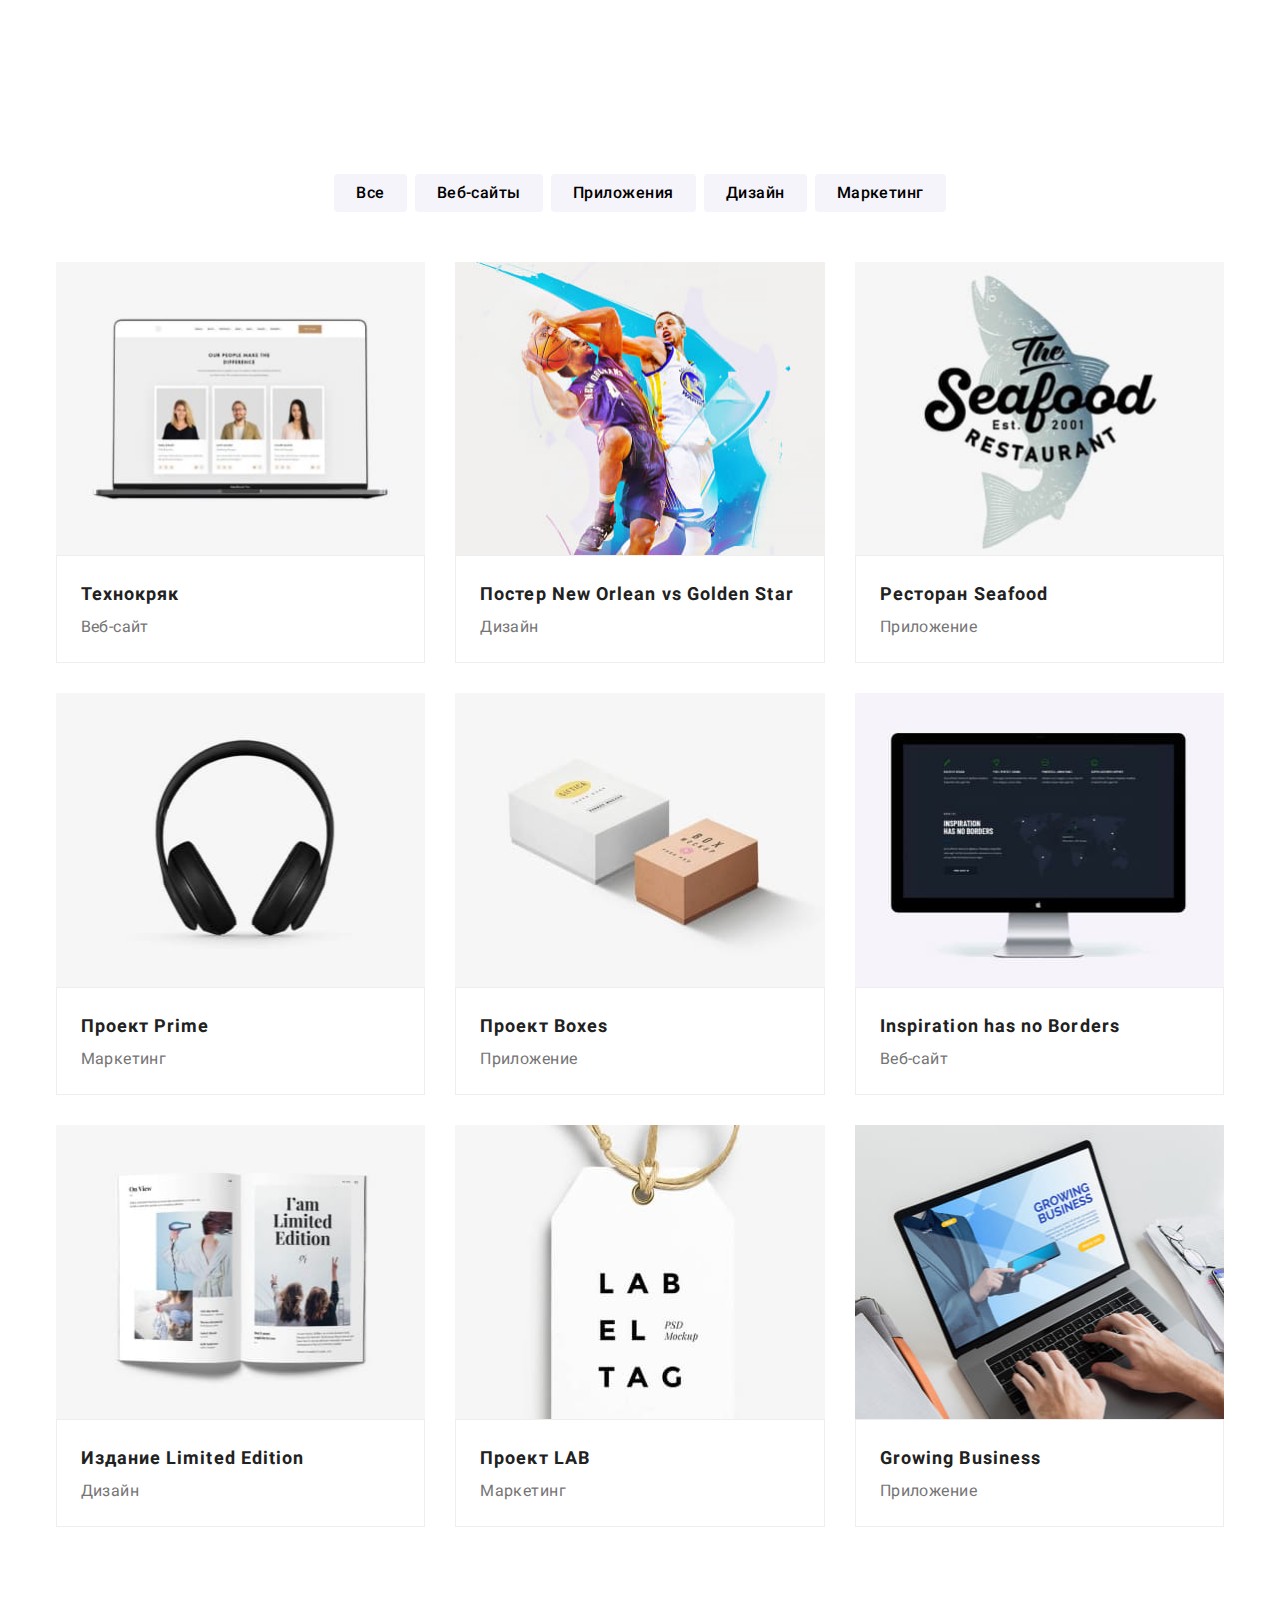
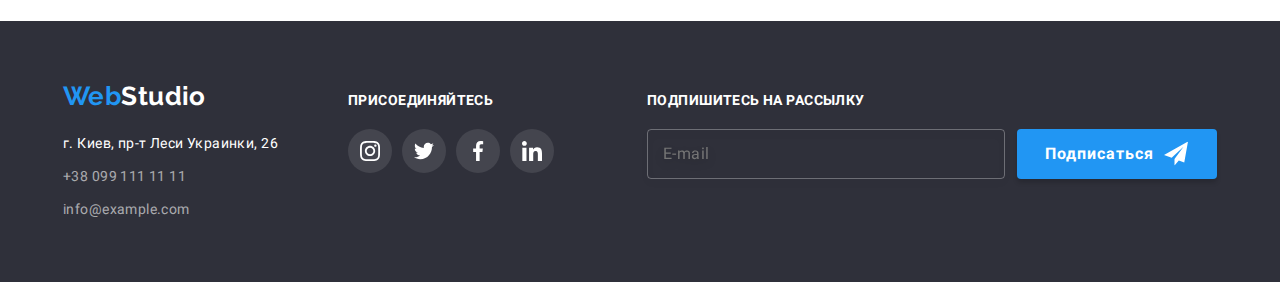
==== commit 75a39b7d: "hw_08-03" ====
--- a/portfolio.html
+++ b/portfolio.html
@@ -488,53 +488,56 @@
         </div>
       </section>
     </main>
-    <!-- <footer class="footer">
+    <footer class="footer">
       <div class="container footer-container">
-        <div class="footer-box">
-          <a href="./index.html" class="footer-box__logo logo">Web</a>
-          <address class="footer-box__address">
-            <p class="footer-box__map">г. Киев, пр-т Леси Украинки, 26</p>
-            <a href="tel:+380991111111" class="footer-box__link"
-              >+38 099 111 11 11</a
-            >
-            <a href="mailto:info@example.com" class="footer-box__link"
-              >info@example.com</a
-            >
-          </address>
+        <div class="footer-wrap">
+          <div class="footer-box">
+            <a href="./index.html" class="footer-box__logo logo">Web</a>
+            <address class="footer-box__address">
+              <p class="footer-box__map">г. Киев, пр-т Леси Украинки, 26</p>
+              <a href="tel:+380991111111" class="footer-box__link"
+                >+38 099 111 11 11</a
+              >
+              <a href="mailto:info@example.com" class="footer-box__link"
+                >info@example.com</a
+              >
+            </address>
+          </div>
+          <div class="join-box">
+            <h2 class="join-box__titel">присоединяйтесь</h2>
+            <ul class="join-box__list">
+              <li class="join-box__item">
+                <a href="" class="join-box__link"
+                  ><svg class="join-box__soc-svg" width="20" height="20">
+                    <use href="./images/icons.svg#icon-instagram"></use>
+                  </svg>
+                </a>
+              </li>
+              <li class="join-box__item">
+                <a href="" class="join-box__link"
+                  ><svg class="join-box__soc-svg" width="20" height="20">
+                    <use href="./images/icons.svg#icon-twitter"></use>
+                  </svg>
+                </a>
+              </li>
+              <li class="join-box__item">
+                <a href="" class="join-box__link"
+                  ><svg class="join-box__soc-svg" width="20" height="20">
+                    <use href="./images/icons.svg#icon-facebook"></use>
+                  </svg>
+                </a>
+              </li>
+              <li class="join-box__item">
+                <a href="" class="join-box__link"
+                  ><svg class="join-box__soc-svg" width="20" height="20">
+                    <use href="./images/icons.svg#icon-linkedin"></use>
+                  </svg>
+                </a>
+              </li>
+            </ul>
+          </div>
         </div>
-        <div class="join-box">
-          <h2 class="join-box__titel">присоединяйтесь</h2>
-          <ul class="join-box__list">
-            <li class="join-box__item">
-              <a href="" class="join-box__link"
-                ><svg class="join-box__soc-svg" width="20" height="20">
-                  <use href="./images/icons.svg#icon-instagram"></use>
-                </svg>
-              </a>
-            </li>
-            <li class="join-box__item">
-              <a href="" class="join-box__link"
-                ><svg class="join-box__soc-svg" width="20" height="20">
-                  <use href="./images/icons.svg#icon-twitter"></use>
-                </svg>
-              </a>
-            </li>
-            <li class="join-box__item">
-              <a href="" class="join-box__link"
-                ><svg class="join-box__soc-svg" width="20" height="20">
-                  <use href="./images/icons.svg#icon-facebook"></use>
-                </svg>
-              </a>
-            </li>
-            <li class="join-box__item">
-              <a href="" class="join-box__link"
-                ><svg class="join-box__soc-svg" width="20" height="20">
-                  <use href="./images/icons.svg#icon-linkedin"></use>
-                </svg>
-              </a>
-            </li>
-          </ul>
-        </div>
+
         <form class="footer-form">
           <div class="subscribe">
             <label for="footeremail" class="subscribe__label">
@@ -549,7 +552,7 @@
             />
           </div>
           <div class="subscribe__btn">
-            <button type="submit" class="btn subscribe__btn-footer">
+            <button type="submit" class="subscribe__btn-footer btn">
               Подписаться
             </button>
             <svg class="submit-svg">
@@ -562,6 +565,6 @@
           </div>
         </form>
       </div>
-    </footer> -->
+    </footer>
   </body>
 </html>
--- a/css/main.min.css
+++ b/css/main.min.css
@@ -1 +1 @@
-﻿/*! modern-normalize v1.1.0 | MIT License | https://github.com/sindresorhus/modern-normalize */*,::before,::after{box-sizing:border-box}html{line-height:1.15;-webkit-text-size-adjust:100%;-moz-tab-size:4;tab-size:4}body{margin:0;font-family:system-ui,-apple-system,"Segoe UI",Roboto,Helvetica,Arial,sans-serif,"Apple Color Emoji","Segoe UI Emoji"}hr{height:0;color:inherit}abbr[title]{text-decoration:underline dotted}b,strong{font-weight:bolder}code,kbd,samp,pre{font-family:ui-monospace,SFMono-Regular,Consolas,"Liberation Mono",Menlo,monospace;font-size:1em}small{font-size:80%}sub,sup{font-size:75%;line-height:0;position:relative;vertical-align:baseline}sub{bottom:-0.25em}sup{top:-0.5em}table{text-indent:0;border-color:inherit}button,input,optgroup,select,textarea{font-family:inherit;font-size:100%;line-height:1.15;margin:0}button,select{text-transform:none}button,[type=button],[type=reset],[type=submit]{-webkit-appearance:button}::-moz-focus-inner{border-style:none;padding:0}:-moz-focusring{outline:1px dotted ButtonText}:-moz-ui-invalid{box-shadow:none}legend{padding:0}progress{vertical-align:baseline}::-webkit-inner-spin-button,::-webkit-outer-spin-button{height:auto}[type=search]{-webkit-appearance:textfield;outline-offset:-2px}::-webkit-search-decoration{-webkit-appearance:none}::-webkit-file-upload-button{-webkit-appearance:button;font:inherit}summary{display:list-item}body{background-color:#fff;color:var(--primary-text-color);font-family:"Roboto",sans-serif;letter-spacing:.03em;font-style:normal;font-weight:400;font-size:14px;line-height:1.71;padding-top:80px}a,button{cursor:pointer}p,h1,h2,h3,h4,h5,h6{margin:0}ul{margin:0;padding-left:0;list-style:none}img{display:block;max-width:100%;height:auto;width:100%}a{color:currentColor;text-decoration:none}@font-face{font-family:"Raleway";src:url("../../fonts/Raleway-Bold.eot");src:local("☺"),url("../../fonts/Raleway-Bold.woff") format("woff"),url("../../fonts/Raleway-Bold.ttf") format("truetype"),url("../../fonts/Raleway-Bold.svg") format("svg");font-weight:700;font-style:normal}@font-face{font-family:"Roboto";src:url("../../fonts/Roboto-Regular.eot");src:local("☺"),url("../../fonts/Roboto-Regular.woff") format("woff"),url("../../fonts/Roboto-Regular.ttf") format("truetype"),url("../../fonts/Roboto-Regular.svg") format("svg");font-weight:400;font-style:normal}@font-face{font-family:"Roboto";src:url("../../fonts/Roboto-Medium.eot");src:local("☺"),url("../../fonts/Roboto-Medium.woff") format("woff"),url("../../fonts/Roboto-Medium.ttf") format("truetype"),url("../../fonts/Roboto-Medium.svg") format("svg");font-weight:500;font-style:normal}@font-face{font-family:"Roboto";src:url("../../fonts/Roboto-Bold.eot");src:local("☺"),url("../../fonts/Roboto-Bold.woff") format("woff"),url("../../fonts/Roboto-Bold.ttf") format("truetype"),url("../../fonts/Roboto-Bold.svg") format("svg");font-weight:700;font-style:normal}@font-face{font-family:"Roboto";src:url("../../fonts/Roboto-Black.eot");src:local("☺"),url("../../fonts/Roboto-Black.woff") format("woff"),url("../../fonts/Roboto-Black.ttf") format("truetype"),url("../../fonts/Roboto-Black.svg") format("svg");font-weight:900;font-style:normal}.visually-hidden{border:0;clip:rect(0 0 0 0);height:auto;margin:0;overflow:hidden;padding:0;position:absolute;width:1px;white-space:nowrap}.is-hidden{opacity:0;visibility:hidden;pointer-events:none}:root{--primary-text-color: #757575;--secondary-text-color: #ffffff;--title-text-color: #212121;--accent-color: #2196f3}.btn{background-color:var(--accent-color);font-family:"Roboto";font-style:normal;font-weight:700;font-size:16px;line-height:1.88;display:block;align-items:center;text-align:center;letter-spacing:.06em;color:#fff;min-width:200px;height:50px;padding:10px auto;margin:0 auto;box-shadow:0px 4px 4px rgba(0,0,0,.15);border:rgba(0,0,0,0);border-radius:4px}.subscribe__btn-footer{padding:10px 28px;display:flex}.btn-list__btn{font-family:"Roboto";font-weight:500;font-size:16px;line-height:1.6;text-align:center;letter-spacing:.03em;border-radius:4px;border-style:none;background:#f5f4fa;display:block;border-radius:4px;padding:6px 22px;transition:background-color 250ms cubic-bezier(0.4, 0, 0.2, 1),color 250ms cubic-bezier(0.4, 0, 0.2, 1)}.btn-list__btn:hover,.btn-list__btn:focus{background-color:var(--accent-color);color:var(--secondary-text-color);box-shadow:0px 3px 1px rgba(0,0,0,.1),0px 1px 2px rgba(0,0,0,.08),0px 2px 2px rgba(0,0,0,.12);border-radius:4px}.modal__close-btn{position:absolute;top:8px;right:8px;display:flex;align-items:center;justify-content:center;width:30px;height:30px;background:#fff;border:1px solid rgba(0,0,0,.1);border-radius:50%;transition:fill 250ms cubic-bezier(0.4, 0, 0.2, 1)}.modal__close-btn:hover{fill:var(--accent-color)}.container{width:100%;margin:0 auto;padding-left:15px;padding-right:15px}@media screen and (min-width: 480px){.container{max-width:479px}}@media screen and (min-width: 768px){.container{max-width:767px}}@media screen and (min-width: 1200px){.container{max-width:1199px}}.bacdrop{position:fixed;z-index:1;top:0;left:0;width:100%;height:100%;background-color:rgba(0,0,0,.2);transition:opacity 250ms linear,visibility 250ms linear}.modal{position:absolute;top:50%;left:50%;transform:translate(-50%, -50%) scale(1);width:528px;min-height:581px;padding:40px;background:#fff;box-shadow:0px 1px 3px rgba(0,0,0,.12),0px 1px 1px rgba(0,0,0,.14),0px 2px 1px rgba(0,0,0,.2);border-radius:4px;transition:transform 250ms linear}.bacdrop.is-hidden .modal{transform:translate(-50%, -50%) scale(0)}.modal__titel{font-weight:700;font-size:20px;line-height:1.15;text-align:center;letter-spacing:.03em;margin-bottom:12px;color:#212121}.input__connection{position:relative;display:block}.modal__label{display:block;font-weight:400;font-size:12px;line-height:1.16;letter-spacing:.01em;color:#757575}.modal__label :hover .modal__icon,.modal__label :focus .modal__icon{fill:var(--accent-color)}.modal__label :hover .modal__input,.modal__label :focus .modal__input{outline:1px solid var(--accent-color);border:1px solid var(--accent-color);border-radius:4px}.modal__input{display:block;background-color:rgba(0,0,0,0);width:100%;height:40px;border:1px solid rgba(33,33,33,.2);border-radius:4px;margin-bottom:10px;margin-top:4px;padding:12px 12px 12px 35px;color:#212121;transition:border 250ms cubic-bezier(0.4, 0, 0.2, 1);transition:border-radius 250ms cubic-bezier(0.4, 0, 0.2, 1)}.modal__input:hover,.modal__input:focus{outline:1px solid var(--accent-color);border:1px solid var(--accent-color);border-radius:4px}.modal__input:hover+.modal__icon,.modal__input:focus+.modal__icon{fill:var(--accent-color)}.modal__icon{position:absolute;display:block;top:50%;left:15px;transform:translateY(-50%)}.modal__text-area{width:100%;height:120px;resize:none;border:1px solid rgba(33,33,33,.2);border-radius:4px;padding:12px 16px;margin-top:4px;transition:border 250ms cubic-bezier(0.4, 0, 0.2, 1);transition:border-radius 250ms cubic-bezier(0.4, 0, 0.2, 1)}.modal__text-area:hover,.modal__text-area:focus{outline:1px solid var(--accent-color);border:1px solid var(--accent-color);border-radius:4px}.modal__text-area::placeholder{font-weight:400;font-size:12px;line-height:1.16;letter-spacing:.01em;color:rgba(117,117,117,.5)}.modal__check-text{display:flex;align-items:center;justify-content:center;font-weight:400;font-size:14px;line-height:1.71;letter-spacing:.03em;color:#757575;margin-top:20px;margin-bottom:30px}.modal__check:checked+.modal__check-text .modal__wrap{background-color:var(--accent-color);border:2px solid var(--accent-color)}.modal__check:checked+.modal__check-text .modal__check-svg{fill:#fff}.modal__wrap{width:16px;height:15px;border:2px solid #212121;border-radius:4px;display:flex;align-items:center;justify-content:center;margin-right:8px;transition:background-color 250ms cubic-bezier(0.4, 0, 0.2, 1);transition:border 250ms cubic-bezier(0.4, 0, 0.2, 1)}.modal__link{color:var(--accent-color)}.modal__check-svg{fill:rgba(0,0,0,0);transition:fill 250ms cubic-bezier(0.4, 0, 0.2, 1)}.title{font-weight:700;font-size:36px;line-height:1.16;text-align:center;color:var(--title-text-color);margin-bottom:30px}@media screen and (min-width: 1200px){.title{margin-bottom:50px}}.header{position:fixed;z-index:1;top:0;left:0;width:100%;background-color:#fff;padding-top:24px;padding-bottom:25px;border-bottom:1px solid #ececec}.nav{display:flex;align-items:center}.auth{display:flex;margin-left:auto}.menu{display:flex}.menu__item{position:relative}.menu__item:not(:last-child){margin-right:50px}.menu__link{font-weight:500;font-size:14px;line-height:1.14;font-style:normal;letter-spacing:.02em;color:var(--title-text-color);transition:color 250ms cubic-bezier(0.4, 0, 0.2, 1)}.menu__link:hover,.menu__link:focus{color:var(--accent-color)}.menu__link.current{color:var(--accent-color)}.menu__link.current::before{content:"";position:absolute;bottom:-28px;display:block;width:100%;height:4px;border-radius:4px;background-color:var(--accent-color)}.auth__tel{margin-right:10px;fill:currentColor;transition:fill 250ms cubic-bezier(0.4, 0, 0.2, 1)}.auth__mail{margin-right:10px;fill:currentColor;transition:fill 250ms cubic-bezier(0.4, 0, 0.2, 1)}.auth__link{display:flex;align-items:center;justify-content:center;font-weight:500;font-size:14px;line-height:1.14;font-style:normal;letter-spacing:.02em;color:var(--primary-text-color);transition:color 250ms cubic-bezier(0.4, 0, 0.2, 1)}.auth__link:not(:first-child){margin-left:50px}.auth__link:hover,.auth__link:focus{color:var(--accent-color)}.logo{font-family:"Raleway";font-style:normal;font-weight:700;font-size:26px;line-height:1.2;color:var(--accent-color);margin-right:93px;transition:color 250ms cubic-bezier(0.4, 0, 0.2, 1)}.nav__logo:focus,.nav__logo:hover{color:var(--title-text-color)}.nav__logo::after{content:"Studio";color:var(--title-text-color);transition:color 250ms cubic-bezier(0.4, 0, 0.2, 1)}.nav__logo:focus::after,.nav__logo:hover::after{color:var(--accent-color)}.footer-box__logo:focus,.footer-box__logo:hover{color:var(--secondary-text-color)}.footer-box__logo::after{content:"Studio";color:var(--secondary-text-color);transition:color 250ms cubic-bezier(0.4, 0, 0.2, 1)}.footer-box__logo:focus::after,.footer-box__logo:hover::after{color:var(--accent-color)}.hero{padding-top:118px;padding-bottom:118px;background-color:#2f303a;text-align:center;background-image:linear-gradient(rgba(47, 48, 58, 0.4), rgba(47, 48, 58, 0.4)),url(../../images/hero_mobile.jpg);background-repeat:no-repeat;background-position:center;background-size:cover}@media(min-device-pixel-ratio: 2),(min-resolution: 192dpi),(min-resolution: 2dppx){.hero{background-image:linear-gradient(rgba(47, 48, 58, 0.4), rgba(47, 48, 58, 0.4)),url(../../images/hero_mobile_2x.jpg)}}@media screen and (min-width: 768px){.hero{background-image:linear-gradient(rgba(47, 48, 58, 0.4), rgba(47, 48, 58, 0.4)),url(../../images/hero_tablet.jpg)}}@media screen and (min-width: 768px)and (min-device-pixel-ratio: 2),screen and (min-width: 768px)and (min-resolution: 192dpi),screen and (min-width: 768px)and (min-resolution: 2dppx){.hero{background-image:linear-gradient(rgba(47, 48, 58, 0.4), rgba(47, 48, 58, 0.4)),url(../../images/hero_tablet_2x.jpg)}}@media screen and (min-width: 1200px){.hero{padding-top:200px;padding-bottom:200px;background-image:linear-gradient(rgba(47, 48, 58, 0.4), rgba(47, 48, 58, 0.4)),url(../../images/hero_desktop.jpg);max-width:1600px}}@media screen and (min-width: 1200px)and (min-device-pixel-ratio: 2),screen and (min-width: 1200px)and (min-resolution: 192dpi),screen and (min-width: 1200px)and (min-resolution: 2dppx){.hero{background-image:linear-gradient(rgba(47, 48, 58, 0.4), rgba(47, 48, 58, 0.4)),url(../../images/hero_desktop_2x.jpg)}}.hero-content{display:flex;flex-direction:column;align-items:center}.hero-content__title{font-weight:900;font-size:18px;line-height:1.61;letter-spacing:.06em;text-transform:uppercase;text-align:center;color:var(--secondary-text-color);max-width:280px;margin-bottom:30px}@media screen and (min-width: 480px){.hero-content__title{max-width:360px;font-size:26px}}@media screen and (min-width: 1200px){.hero-content__title{max-width:696px;font-size:44px;line-height:1.36}}.speciality{padding-top:60px;padding-bottom:60px}@media screen and (min-width: 1200px){.speciality{padding-top:94px;padding-bottom:94px}}.speciality-list__description{font-weight:700;font-size:14px;line-height:1.14;text-transform:uppercase;text-align:center;color:var(--title-text-color);margin-bottom:10px}@media screen and (min-width: 768px){.speciality-list__description{text-align:start}}.speciality-list__text{font-weight:400;font-size:14px;line-height:1.71;padding-bottom:30px}@media screen and (min-width: 1200px){.speciality-list__text{padding-bottom:0}}@media screen and (min-width: 768px){.speciality-list{display:flex;flex-wrap:wrap;gap:30px}}@media screen and (min-width: 1200px){.speciality-list{display:flex;gap:30px}}@media screen and (min-width: 768px){.speciality-list__items{width:calc((100% - 30px)/2)}}@media screen and (min-width: 1200px){.speciality-list__items{width:calc((100% - 120px)/4)}}.speciality-list__image{padding:25px 100px;margin-bottom:30px;background-color:#f5f4fa;border-radius:4px;width:100%}.about{padding-bottom:94px}@media screen and (max-width: 1199px){.about{display:none}}.about-list{display:flex}.about-list__item{margin-right:30px;position:relative}.about-list__description{position:absolute;bottom:0;display:block;width:100%;padding:27px;background-color:rgba(47,48,58,.8);font-weight:700;font-size:14px;line-height:1.14;text-align:center;letter-spacing:.03em;text-transform:uppercase;color:#fff}.our-team{background-color:#f5f4fa;padding-top:60px;padding-bottom:60px}@media screen and (min-width: 1200px){.our-team{padding-top:94px;padding-bottom:94px}}.team-list{gap:30px}@media screen and (min-width: 768px){.team-list{display:flex;flex-wrap:wrap}}.team-list__item{text-align:center;border-radius:0px 0px 4px 4px}@media screen and (max-width: 767px){.team-list__item:not(:last-child){margin-bottom:30px}}@media screen and (min-width: 768px){.team-list__item{width:calc((100% - 30px)/2)}}@media screen and (min-width: 1200px){.team-list__item{width:calc((100% - 90px)/4)}}.team-list__item img{box-shadow:0px 1px 3px rgba(0,0,0,.12),0px 1px 1px rgba(0,0,0,.14),0px 2px 1px rgba(0,0,0,.2)}.team-list__text{padding-top:30px;padding-bottom:30px;background:var(--secondary-text-color);border-radius:0px 0px 4px 4px;box-shadow:0px 1px 3px rgba(0,0,0,.12),0px 1px 1px rgba(0,0,0,.14),0px 2px 1px rgba(0,0,0,.2)}.team-list__team{font-weight:500;font-size:16px;line-height:1.18;text-align:center;color:var(--title-text-color);margin-bottom:10px}.team-list__position{font-weight:400;font-size:16px;line-height:1.18;text-align:center;margin-bottom:16px}.soc-list{display:flex;align-items:center;justify-content:center;margin-left:-10px}.soc-list__item{width:44px;height:44px;margin-left:10px}.soc-list__svg{display:flex;align-items:center;justify-content:center}.soc-list__svg{fill:currentColor}.soc-list__link{display:flex;align-items:center;justify-content:center;width:100%;height:100%;border-radius:50%;color:#afb1b8;transition:color 250ms cubic-bezier(0.4, 0, 0.2, 1),background-color 250ms cubic-bezier(0.4, 0, 0.2, 1)}.soc-list__link:hover,.soc-list__link:focus{color:var(--secondary-text-color);background-color:var(--accent-color)}.btn-list{margin-bottom:25px;display:flex;flex-wrap:wrap}@media screen and (min-width: 768px){.btn-list{margin-bottom:30px;justify-content:center}}@media screen and (min-width: 1200px){.btn-list{margin-bottom:50px}}.btn-list__item{margin-bottom:15px}.btn-list__item:not(:last-child){margin-right:8px}@media screen and (min-width: 768px){.btn-list__item{margin-bottom:0}}.filter-list__item{display:flex;background:#fff}@media screen and (min-width: 768px){.filter-list__item{width:calc((100% - 30px)/2)}}@media screen and (min-width: 1200px){.filter-list__item{width:calc((100% - 60px)/3)}}.filter-list__name{font-weight:700;font-size:18px;line-height:2;letter-spacing:.06em;color:var(--title-text-color)}.filter-list__filter{font-weight:400;font-size:16px;line-height:1.88}.filter-list__project{border:1px solid #eee;padding:20px 24px;flex-basis:322px}@media screen and (min-width: 768px)and (max-width: 1199px){.filter-list__project{min-height:146px}}.filter-list{display:flex;flex-wrap:wrap;gap:30px}@media screen and (min-width: 480px){.portfolio{padding-top:60px;padding-bottom:60px}}@media screen and (min-width: 1200px){.portfolio{padding-top:94px;padding-bottom:94px}}.filter-list__link{display:block}.filter-list__link:focus,.filter-list__link:hover{box-shadow:0px 1px 1px rgba(0,0,0,.12),0px 4px 4px rgba(0,0,0,.06),1px 4px 6px rgba(0,0,0,.16)}.filter-list__thumb{position:relative;overflow:hidden}.filter-list__thumb::before{content:"";position:absolute;display:block;height:100%;width:100%;top:0;left:0;background:rgba(33,150,243,.9);transition:transform 250ms cubic-bezier(0.4, 0, 0.2, 1);transform:translateY(100%);opacity:0}.filter-list__link:hover .filter-list__thumb::before,.filter-list__link:focus .filter-list__thumb::before{opacity:1;transform:translateY(0)}.filter-list__description{position:absolute;top:0;left:0;padding:63px 24px;font-weight:400;font-size:18px;line-height:1.55;letter-spacing:.03em;color:var(--secondary-text-color);opacity:0;transition:transform 250ms cubic-bezier(0.4, 0, 0.2, 1);transform:translateY(100%)}.filter-list__link:focus .filter-list__description,.filter-list__link:hover .filter-list__description{opacity:1;transform:translateY(0)}.regular-client{padding-top:60px;padding-bottom:60px}@media screen and (min-width: 1200px){.regular-client{padding-top:94px;padding-bottom:94px}}.client-list{display:flex;flex-wrap:wrap;gap:30px}.client-list__item{width:calc((100% - 30px)/2)}@media screen and (min-width: 768px){.client-list__item{width:calc((100% - 60px)/3)}}@media screen and (min-width: 1200px){.client-list__item{width:calc((100% - 150px)/6);flex-wrap:nowrap}}.client-list__link{display:flex;align-items:center;justify-content:center;width:100%;height:100%;color:#afb1b8;border:1px solid #afb1b8;border-radius:4px;fill:currentColor;transition:color 250ms cubic-bezier(0.4, 0, 0.2, 1),border 250ms cubic-bezier(0.4, 0, 0.2, 1)}.client-list__link:hover,.client-list__link:focus{color:var(--accent-color);border:1px solid var(--accent-color)}.client-list__svg{padding:16px 32px}.footer{background-color:#2f303a;padding:60px 0px}.footer-box__address{font-style:normal;font-weight:400;font-size:14px;line-height:1.71;max-width:231px;margin-top:20px}.footer-box__link{color:rgba(255,255,255,.6);margin-bottom:9px;transition:color 250ms cubic-bezier(0.4, 0, 0.2, 1)}.footer-box__link:hover,.footer-box__link:focus{color:var(--accent-color)}.footer-box__map{color:var(--secondary-text-color);margin-bottom:9px}.footer-container{display:flex}.join-box__list{display:flex;justify-content:center}.join-box{align-items:center;justify-content:center;margin-left:70px;margin-top:12px}.join-box__item{cursor:pointer;width:44px;height:44px;margin-left:10px}.join-box__item:first-child{margin-left:0}.join-box__link{display:flex;align-items:center;justify-content:center;width:100%;height:100%;border-radius:50%;background-color:rgba(255,255,255,.1);transition:background-color 250ms cubic-bezier(0.4, 0, 0.2, 1)}.join-box__link:hover,.join-box__link:focus{background-color:var(--accent-color)}.join-box__soc-svg{display:flex;fill:var(--secondary-text-color)}.join-box__titel{font-weight:700;font-size:14px;line-height:1.14;letter-spacing:.03em;text-transform:uppercase;color:var(--secondary-text-color);margin-bottom:20px}.subscribe__label{font-weight:700;font-size:14px;line-height:1.14;letter-spacing:.03em;text-transform:uppercase;color:var(--secondary-text-color);margin-bottom:20px}.subscribe__email{width:358px;height:50px;border:1px solid rgba(255,255,255,.3);filter:drop-shadow(0px 4px 4px rgba(0, 0, 0, 0.15));border-radius:4px;background-color:rgba(0,0,0,0)}.subscribe__email{font-weight:400;font-size:16px;line-height:1.25;letter-spacing:.03em;color:rgba(255,255,255,.6);padding:16px 15px}.subscribe{display:flex;flex-direction:column;margin-top:12px;margin-left:93px}.footer-form{display:flex}.submit-svg{position:absolute;top:50%;right:28px;transform:translateY(-50%);width:25px;height:25px}.subscribe__btn{position:relative;width:200px;height:50px;margin-top:48px;margin-left:12px}/*# sourceMappingURL=main.min.css.map */+﻿/*! modern-normalize v1.1.0 | MIT License | https://github.com/sindresorhus/modern-normalize */*,::before,::after{box-sizing:border-box}html{line-height:1.15;-webkit-text-size-adjust:100%;-moz-tab-size:4;tab-size:4}body{margin:0;font-family:system-ui,-apple-system,"Segoe UI",Roboto,Helvetica,Arial,sans-serif,"Apple Color Emoji","Segoe UI Emoji"}hr{height:0;color:inherit}abbr[title]{text-decoration:underline dotted}b,strong{font-weight:bolder}code,kbd,samp,pre{font-family:ui-monospace,SFMono-Regular,Consolas,"Liberation Mono",Menlo,monospace;font-size:1em}small{font-size:80%}sub,sup{font-size:75%;line-height:0;position:relative;vertical-align:baseline}sub{bottom:-0.25em}sup{top:-0.5em}table{text-indent:0;border-color:inherit}button,input,optgroup,select,textarea{font-family:inherit;font-size:100%;line-height:1.15;margin:0}button,select{text-transform:none}button,[type=button],[type=reset],[type=submit]{-webkit-appearance:button}::-moz-focus-inner{border-style:none;padding:0}:-moz-focusring{outline:1px dotted ButtonText}:-moz-ui-invalid{box-shadow:none}legend{padding:0}progress{vertical-align:baseline}::-webkit-inner-spin-button,::-webkit-outer-spin-button{height:auto}[type=search]{-webkit-appearance:textfield;outline-offset:-2px}::-webkit-search-decoration{-webkit-appearance:none}::-webkit-file-upload-button{-webkit-appearance:button;font:inherit}summary{display:list-item}body{background-color:#fff;color:var(--primary-text-color);font-family:"Roboto",sans-serif;letter-spacing:.03em;font-style:normal;font-weight:400;font-size:14px;line-height:1.71;padding-top:80px}a,button{cursor:pointer}p,h1,h2,h3,h4,h5,h6{margin:0}ul{margin:0;padding-left:0;list-style:none}img{display:block;max-width:100%;height:auto;width:100%}a{color:currentColor;text-decoration:none}@font-face{font-family:"Raleway";src:url("../../fonts/Raleway-Bold.eot");src:local("☺"),url("../../fonts/Raleway-Bold.woff") format("woff"),url("../../fonts/Raleway-Bold.ttf") format("truetype"),url("../../fonts/Raleway-Bold.svg") format("svg");font-weight:700;font-style:normal}@font-face{font-family:"Roboto";src:url("../../fonts/Roboto-Regular.eot");src:local("☺"),url("../../fonts/Roboto-Regular.woff") format("woff"),url("../../fonts/Roboto-Regular.ttf") format("truetype"),url("../../fonts/Roboto-Regular.svg") format("svg");font-weight:400;font-style:normal}@font-face{font-family:"Roboto";src:url("../../fonts/Roboto-Medium.eot");src:local("☺"),url("../../fonts/Roboto-Medium.woff") format("woff"),url("../../fonts/Roboto-Medium.ttf") format("truetype"),url("../../fonts/Roboto-Medium.svg") format("svg");font-weight:500;font-style:normal}@font-face{font-family:"Roboto";src:url("../../fonts/Roboto-Bold.eot");src:local("☺"),url("../../fonts/Roboto-Bold.woff") format("woff"),url("../../fonts/Roboto-Bold.ttf") format("truetype"),url("../../fonts/Roboto-Bold.svg") format("svg");font-weight:700;font-style:normal}@font-face{font-family:"Roboto";src:url("../../fonts/Roboto-Black.eot");src:local("☺"),url("../../fonts/Roboto-Black.woff") format("woff"),url("../../fonts/Roboto-Black.ttf") format("truetype"),url("../../fonts/Roboto-Black.svg") format("svg");font-weight:900;font-style:normal}.visually-hidden{border:0;clip:rect(0 0 0 0);height:auto;margin:0;overflow:hidden;padding:0;position:absolute;width:1px;white-space:nowrap}.is-hidden{opacity:0;visibility:hidden;pointer-events:none}:root{--primary-text-color: #757575;--secondary-text-color: #ffffff;--title-text-color: #212121;--accent-color: #2196f3}.btn{background-color:var(--accent-color);font-family:"Roboto";font-style:normal;font-weight:700;font-size:16px;line-height:1.88;display:block;align-items:center;text-align:center;letter-spacing:.06em;color:#fff;min-width:200px;height:50px;padding:10px auto;margin:0 auto;box-shadow:0px 4px 4px rgba(0,0,0,.15);border:rgba(0,0,0,0);border-radius:4px}.subscribe__btn-footer{padding:10px 28px;display:flex}.btn-list__btn{font-family:"Roboto";font-weight:500;font-size:16px;line-height:1.6;text-align:center;letter-spacing:.03em;border-radius:4px;border-style:none;background:#f5f4fa;display:block;border-radius:4px;padding:6px 22px;transition:background-color 250ms cubic-bezier(0.4, 0, 0.2, 1),color 250ms cubic-bezier(0.4, 0, 0.2, 1)}.btn-list__btn:hover,.btn-list__btn:focus{background-color:var(--accent-color);color:var(--secondary-text-color);box-shadow:0px 3px 1px rgba(0,0,0,.1),0px 1px 2px rgba(0,0,0,.08),0px 2px 2px rgba(0,0,0,.12);border-radius:4px}.modal__close-btn{position:absolute;top:8px;right:8px;display:flex;align-items:center;justify-content:center;width:30px;height:30px;background:#fff;border:1px solid rgba(0,0,0,.1);border-radius:50%;transition:fill 250ms cubic-bezier(0.4, 0, 0.2, 1)}.modal__close-btn:hover{fill:var(--accent-color)}.container{width:100%;margin:0 auto;padding-left:15px;padding-right:15px}@media screen and (min-width: 480px){.container{max-width:479px}}@media screen and (min-width: 768px){.container{max-width:767px}}@media screen and (min-width: 1200px){.container{max-width:1199px}}.bacdrop{position:fixed;z-index:1;top:0;left:0;width:100%;height:100%;background-color:rgba(0,0,0,.2);transition:opacity 250ms linear,visibility 250ms linear}.modal{position:absolute;top:50%;left:50%;transform:translate(-50%, -50%) scale(1);width:528px;min-height:581px;padding:40px;background:#fff;box-shadow:0px 1px 3px rgba(0,0,0,.12),0px 1px 1px rgba(0,0,0,.14),0px 2px 1px rgba(0,0,0,.2);border-radius:4px;transition:transform 250ms linear}.bacdrop.is-hidden .modal{transform:translate(-50%, -50%) scale(0)}.modal__titel{font-weight:700;font-size:20px;line-height:1.15;text-align:center;letter-spacing:.03em;margin-bottom:12px;color:#212121}.input__connection{position:relative;display:block}.modal__label{display:block;font-weight:400;font-size:12px;line-height:1.16;letter-spacing:.01em;color:#757575}.modal__label :hover .modal__icon,.modal__label :focus .modal__icon{fill:var(--accent-color)}.modal__label :hover .modal__input,.modal__label :focus .modal__input{outline:1px solid var(--accent-color);border:1px solid var(--accent-color);border-radius:4px}.modal__input{display:block;background-color:rgba(0,0,0,0);width:100%;height:40px;border:1px solid rgba(33,33,33,.2);border-radius:4px;margin-bottom:10px;margin-top:4px;padding:12px 12px 12px 35px;color:#212121;transition:border 250ms cubic-bezier(0.4, 0, 0.2, 1);transition:border-radius 250ms cubic-bezier(0.4, 0, 0.2, 1)}.modal__input:hover,.modal__input:focus{outline:1px solid var(--accent-color);border:1px solid var(--accent-color);border-radius:4px}.modal__input:hover+.modal__icon,.modal__input:focus+.modal__icon{fill:var(--accent-color)}.modal__icon{position:absolute;display:block;top:50%;left:15px;transform:translateY(-50%)}.modal__text-area{width:100%;height:120px;resize:none;border:1px solid rgba(33,33,33,.2);border-radius:4px;padding:12px 16px;margin-top:4px;transition:border 250ms cubic-bezier(0.4, 0, 0.2, 1);transition:border-radius 250ms cubic-bezier(0.4, 0, 0.2, 1)}.modal__text-area:hover,.modal__text-area:focus{outline:1px solid var(--accent-color);border:1px solid var(--accent-color);border-radius:4px}.modal__text-area::placeholder{font-weight:400;font-size:12px;line-height:1.16;letter-spacing:.01em;color:rgba(117,117,117,.5)}.modal__check-text{display:flex;align-items:center;justify-content:center;font-weight:400;font-size:14px;line-height:1.71;letter-spacing:.03em;color:#757575;margin-top:20px;margin-bottom:30px}.modal__check:checked+.modal__check-text .modal__wrap{background-color:var(--accent-color);border:2px solid var(--accent-color)}.modal__check:checked+.modal__check-text .modal__check-svg{fill:#fff}.modal__wrap{width:16px;height:15px;border:2px solid #212121;border-radius:4px;display:flex;align-items:center;justify-content:center;margin-right:8px;transition:background-color 250ms cubic-bezier(0.4, 0, 0.2, 1);transition:border 250ms cubic-bezier(0.4, 0, 0.2, 1)}.modal__link{color:var(--accent-color)}.modal__check-svg{fill:rgba(0,0,0,0);transition:fill 250ms cubic-bezier(0.4, 0, 0.2, 1)}.title{font-weight:700;font-size:36px;line-height:1.16;text-align:center;color:var(--title-text-color);margin-bottom:30px}@media screen and (min-width: 1200px){.title{margin-bottom:50px}}.header{position:fixed;z-index:1;top:0;left:0;width:100%;background-color:#fff;padding-top:24px;padding-bottom:25px;border-bottom:1px solid #ececec}.nav{display:flex;align-items:center}.auth{display:flex;margin-left:auto}.menu{display:flex}.menu__item{position:relative}.menu__item:not(:last-child){margin-right:50px}.menu__link{font-weight:500;font-size:14px;line-height:1.14;font-style:normal;letter-spacing:.02em;color:var(--title-text-color);transition:color 250ms cubic-bezier(0.4, 0, 0.2, 1)}.menu__link:hover,.menu__link:focus{color:var(--accent-color)}.menu__link.current{color:var(--accent-color)}.menu__link.current::before{content:"";position:absolute;bottom:-28px;display:block;width:100%;height:4px;border-radius:4px;background-color:var(--accent-color)}.auth__tel{margin-right:10px;fill:currentColor;transition:fill 250ms cubic-bezier(0.4, 0, 0.2, 1)}.auth__mail{margin-right:10px;fill:currentColor;transition:fill 250ms cubic-bezier(0.4, 0, 0.2, 1)}.auth__link{display:flex;align-items:center;justify-content:center;font-weight:500;font-size:14px;line-height:1.14;font-style:normal;letter-spacing:.02em;color:var(--primary-text-color);transition:color 250ms cubic-bezier(0.4, 0, 0.2, 1)}.auth__link:not(:first-child){margin-left:50px}.auth__link:hover,.auth__link:focus{color:var(--accent-color)}.logo{font-family:"Raleway";font-style:normal;font-weight:700;font-size:24px;line-height:1.16;color:var(--accent-color);transition:color 250ms cubic-bezier(0.4, 0, 0.2, 1)}@media screen and (min-width: 1200px){.logo{font-size:26px;line-height:1.2}}.nav__logo:focus,.nav__logo:hover{color:var(--title-text-color)}.nav__logo::after{content:"Studio";color:var(--title-text-color);transition:color 250ms cubic-bezier(0.4, 0, 0.2, 1)}.nav__logo:focus::after,.nav__logo:hover::after{color:var(--accent-color)}.footer-box__logo:focus,.footer-box__logo:hover{color:var(--secondary-text-color)}.footer-box__logo::after{content:"Studio";color:var(--secondary-text-color);transition:color 250ms cubic-bezier(0.4, 0, 0.2, 1)}.footer-box__logo:focus::after,.footer-box__logo:hover::after{color:var(--accent-color)}.hero{padding-top:118px;padding-bottom:118px;background-color:#2f303a;text-align:center;background-image:linear-gradient(rgba(47, 48, 58, 0.4), rgba(47, 48, 58, 0.4)),url(../../images/hero_mobile.jpg);background-repeat:no-repeat;background-position:center;background-size:cover}@media(min-device-pixel-ratio: 2),(min-resolution: 192dpi),(min-resolution: 2dppx){.hero{background-image:linear-gradient(rgba(47, 48, 58, 0.4), rgba(47, 48, 58, 0.4)),url(../../images/hero_mobile_2x.jpg)}}@media screen and (min-width: 768px){.hero{background-image:linear-gradient(rgba(47, 48, 58, 0.4), rgba(47, 48, 58, 0.4)),url(../../images/hero_tablet.jpg)}}@media screen and (min-width: 768px)and (min-device-pixel-ratio: 2),screen and (min-width: 768px)and (min-resolution: 192dpi),screen and (min-width: 768px)and (min-resolution: 2dppx){.hero{background-image:linear-gradient(rgba(47, 48, 58, 0.4), rgba(47, 48, 58, 0.4)),url(../../images/hero_tablet_2x.jpg)}}@media screen and (min-width: 1200px){.hero{padding-top:200px;padding-bottom:200px;background-image:linear-gradient(rgba(47, 48, 58, 0.4), rgba(47, 48, 58, 0.4)),url(../../images/hero_desktop.jpg);max-width:1600px}}@media screen and (min-width: 1200px)and (min-device-pixel-ratio: 2),screen and (min-width: 1200px)and (min-resolution: 192dpi),screen and (min-width: 1200px)and (min-resolution: 2dppx){.hero{background-image:linear-gradient(rgba(47, 48, 58, 0.4), rgba(47, 48, 58, 0.4)),url(../../images/hero_desktop_2x.jpg)}}.hero-content{display:flex;flex-direction:column;align-items:center}.hero-content__title{font-weight:900;font-size:18px;line-height:1.61;letter-spacing:.06em;text-transform:uppercase;text-align:center;color:var(--secondary-text-color);max-width:280px;margin-bottom:30px}@media screen and (min-width: 480px){.hero-content__title{max-width:360px;font-size:26px}}@media screen and (min-width: 1200px){.hero-content__title{max-width:696px;font-size:44px;line-height:1.36}}.speciality{padding-top:60px;padding-bottom:60px}@media screen and (min-width: 1200px){.speciality{padding-top:94px;padding-bottom:94px}}.speciality-list__description{font-weight:700;font-size:14px;line-height:1.14;text-transform:uppercase;text-align:center;color:var(--title-text-color);margin-bottom:10px}@media screen and (min-width: 768px){.speciality-list__description{text-align:start}}.speciality-list__text{font-weight:400;font-size:14px;line-height:1.71}@media screen and (min-width: 768px){.speciality-list{display:flex;flex-wrap:wrap;gap:30px}}@media screen and (min-width: 1200px){.speciality-list{display:flex;gap:30px}}.speciality-list__items:not(:last-child){margin-bottom:30px}@media screen and (min-width: 768px){.speciality-list__items{width:calc((100% - 30px)/2)}.speciality-list__items:not(:last-child){margin-bottom:0px}}@media screen and (min-width: 1200px){.speciality-list__items{width:calc((100% - 120px)/4)}.speciality-list__items:not(:last-child){margin-bottom:0px}}.speciality-list__image{padding:25px 100px;margin-bottom:30px;background-color:#f5f4fa;border-radius:4px;width:100%}.about{padding-bottom:94px}@media screen and (max-width: 1199px){.about{display:none}}.about-list{display:flex}.about-list__item{margin-right:30px;position:relative}.about-list__description{position:absolute;bottom:0;display:block;width:100%;padding:27px;background-color:rgba(47,48,58,.8);font-weight:700;font-size:14px;line-height:1.14;text-align:center;letter-spacing:.03em;text-transform:uppercase;color:#fff}.our-team{background-color:#f5f4fa;padding-top:60px;padding-bottom:60px}@media screen and (min-width: 1200px){.our-team{padding-top:94px;padding-bottom:94px}}.team-list{gap:30px}@media screen and (min-width: 768px){.team-list{display:flex;flex-wrap:wrap}}.team-list__item{text-align:center;border-radius:0px 0px 4px 4px}@media screen and (max-width: 767px){.team-list__item:not(:last-child){margin-bottom:30px}}@media screen and (min-width: 768px){.team-list__item{width:calc((100% - 30px)/2)}}@media screen and (min-width: 1200px){.team-list__item{width:calc((100% - 90px)/4)}}.team-list__item img{box-shadow:0px 1px 3px rgba(0,0,0,.12),0px 1px 1px rgba(0,0,0,.14),0px 2px 1px rgba(0,0,0,.2)}.team-list__text{padding-top:30px;padding-bottom:30px;background:var(--secondary-text-color);border-radius:0px 0px 4px 4px;box-shadow:0px 1px 3px rgba(0,0,0,.12),0px 1px 1px rgba(0,0,0,.14),0px 2px 1px rgba(0,0,0,.2)}.team-list__team{font-weight:500;font-size:16px;line-height:1.18;text-align:center;color:var(--title-text-color);margin-bottom:10px}.team-list__position{font-weight:400;font-size:16px;line-height:1.18;text-align:center;margin-bottom:16px}.soc-list{display:flex;align-items:center;justify-content:center;margin-left:-10px}.soc-list__item{width:44px;height:44px;margin-left:10px}.soc-list__svg{display:flex;align-items:center;justify-content:center}.soc-list__svg{fill:currentColor}.soc-list__link{display:flex;align-items:center;justify-content:center;width:100%;height:100%;border-radius:50%;color:#afb1b8;transition:color 250ms cubic-bezier(0.4, 0, 0.2, 1),background-color 250ms cubic-bezier(0.4, 0, 0.2, 1)}.soc-list__link:hover,.soc-list__link:focus{color:var(--secondary-text-color);background-color:var(--accent-color)}.btn-list{margin-bottom:25px;display:flex;flex-wrap:wrap}@media screen and (min-width: 768px){.btn-list{margin-bottom:30px;justify-content:center}}@media screen and (min-width: 1200px){.btn-list{margin-bottom:50px}}.btn-list__item{margin-bottom:15px}.btn-list__item:not(:last-child){margin-right:8px}@media screen and (min-width: 768px){.btn-list__item{margin-bottom:0}}.filter-list__item{display:flex;background:#fff}@media screen and (min-width: 768px){.filter-list__item{width:calc((100% - 30px)/2)}}@media screen and (min-width: 1200px){.filter-list__item{width:calc((100% - 60px)/3)}}.filter-list__name{font-weight:700;font-size:18px;line-height:2;letter-spacing:.06em;color:var(--title-text-color)}.filter-list__filter{font-weight:400;font-size:16px;line-height:1.88}.filter-list__project{border:1px solid #eee;padding:20px 24px;flex-basis:322px}@media screen and (min-width: 768px)and (max-width: 1199px){.filter-list__project{min-height:146px}}.filter-list{display:flex;flex-wrap:wrap;gap:30px}@media screen and (min-width: 480px){.portfolio{padding-top:60px;padding-bottom:60px}}@media screen and (min-width: 1200px){.portfolio{padding-top:94px;padding-bottom:94px}}.filter-list__link{display:block}.filter-list__link:focus,.filter-list__link:hover{box-shadow:0px 1px 1px rgba(0,0,0,.12),0px 4px 4px rgba(0,0,0,.06),1px 4px 6px rgba(0,0,0,.16)}.filter-list__thumb{position:relative;overflow:hidden}.filter-list__thumb::before{content:"";position:absolute;display:block;height:100%;width:100%;top:0;left:0;background:rgba(33,150,243,.9);transition:transform 250ms cubic-bezier(0.4, 0, 0.2, 1);transform:translateY(100%);opacity:0}.filter-list__link:hover .filter-list__thumb::before,.filter-list__link:focus .filter-list__thumb::before{opacity:1;transform:translateY(0)}.filter-list__description{position:absolute;top:0;left:0;padding:63px 24px;font-weight:400;font-size:18px;line-height:1.55;letter-spacing:.03em;color:var(--secondary-text-color);opacity:0;transition:transform 250ms cubic-bezier(0.4, 0, 0.2, 1);transform:translateY(100%)}.filter-list__link:focus .filter-list__description,.filter-list__link:hover .filter-list__description{opacity:1;transform:translateY(0)}.regular-client{padding-top:60px;padding-bottom:60px}@media screen and (min-width: 1200px){.regular-client{padding-top:94px;padding-bottom:94px}}.client-list{display:flex;flex-wrap:wrap;gap:30px}.client-list__item{width:calc((100% - 30px)/2)}@media screen and (min-width: 768px){.client-list__item{width:calc((100% - 60px)/3)}}@media screen and (min-width: 1200px){.client-list__item{width:calc((100% - 150px)/6);flex-wrap:nowrap}}.client-list__link{display:flex;align-items:center;justify-content:center;width:100%;height:100%;color:#afb1b8;border:1px solid #afb1b8;border-radius:4px;fill:currentColor;transition:color 250ms cubic-bezier(0.4, 0, 0.2, 1),border 250ms cubic-bezier(0.4, 0, 0.2, 1)}.client-list__link:hover,.client-list__link:focus{color:var(--accent-color);border:1px solid var(--accent-color)}.client-list__svg{padding:16px 32px}.footer{background-color:#2f303a}.footer-box{display:flex;align-items:center;justify-content:center;flex-direction:column;margin-bottom:60px}@media screen and (min-width: 768px){.footer-box{margin-right:165px}}@media screen and (min-width: 1200px){.footer-box{margin-bottom:0px;margin-right:0;align-items:start}}.footer-box__address{display:flex;flex-direction:column;align-items:center;justify-content:center;font-style:normal;font-weight:400;font-size:14px;line-height:1.71;max-width:231px;margin-top:20px}.footer-box__address .footer-box__link:not(:last-child){margin-bottom:8px}@media screen and (min-width: 1200px){.footer-box__address .footer-box__link:not(:last-child){margin-bottom:9px}}@media screen and (min-width: 1200px){.footer-box__address{align-items:flex-start}}.footer-box__link{color:rgba(255,255,255,.6);transition:color 250ms cubic-bezier(0.4, 0, 0.2, 1)}.footer-box__link:hover,.footer-box__link:focus{color:var(--accent-color)}.footer-box__map{color:var(--secondary-text-color);margin-bottom:8px}@media screen and (min-width: 1200px){.footer-box__map{margin-bottom:9px}}.footer-container{padding:60px 0px}@media screen and (min-width: 1200px){.footer-container{display:flex;justify-content:center}}.join-box__list{display:flex;justify-content:center;align-items:center}.join-box{margin-bottom:60px}@media screen and (min-width: 1200px){.join-box{align-items:center;justify-content:center;margin-left:70px;margin-top:12px;margin-bottom:0px}}.join-box__item{cursor:pointer;width:44px;height:44px;margin-left:10px}.join-box__item:first-child{margin-left:0}.join-box__link{display:flex;align-items:center;justify-content:center;width:100%;height:100%;border-radius:50%;background-color:rgba(255,255,255,.1);transition:background-color 250ms cubic-bezier(0.4, 0, 0.2, 1)}.join-box__link:hover,.join-box__link:focus{background-color:var(--accent-color)}.join-box__soc-svg{display:flex;fill:var(--secondary-text-color)}.join-box__titel{font-weight:700;font-size:14px;line-height:1.14;letter-spacing:.03em;text-align:center;text-transform:uppercase;color:var(--secondary-text-color);margin-bottom:20px}@media screen and (min-width: 1200px){.join-box__titel{text-align:start}}@media screen and (min-width: 768px){.footer-wrap{display:flex;justify-content:center}}.subscribe__label{font-weight:700;font-size:14px;line-height:1.14;letter-spacing:.03em;text-transform:uppercase;text-align:center;color:var(--secondary-text-color);margin-bottom:20px}@media screen and (min-width: 1200px){.subscribe__label{text-align:start}}.subscribe__email{font-weight:400;font-size:16px;line-height:1.25;letter-spacing:.03em;color:rgba(255,255,255,.6);padding:16px 15px;margin-bottom:20px;width:290px;height:50px;border:1px solid rgba(255,255,255,.3);filter:drop-shadow(0px 4px 4px rgba(0, 0, 0, 0.15));border-radius:4px;background-color:rgba(0,0,0,0)}@media screen and (min-width: 480px){.subscribe__email{width:450px}}@media screen and (min-width: 1200px){.subscribe__email{width:358px}}.subscribe{display:flex;flex-direction:column}@media screen and (min-width: 1200px){.subscribe{margin-top:12px;margin-left:93px}}.footer-form{display:flex;flex-direction:column;align-items:center}@media screen and (min-width: 1200px){.footer-form{flex-direction:row;align-items:flex-start}}.submit-svg{position:absolute;top:50%;right:28px;transform:translateY(-50%);width:25px;height:25px}.subscribe__btn{position:relative;width:200px;height:50px}@media screen and (min-width: 1200px){.subscribe__btn{margin-top:48px;margin-left:12px}}/*# sourceMappingURL=main.min.css.map */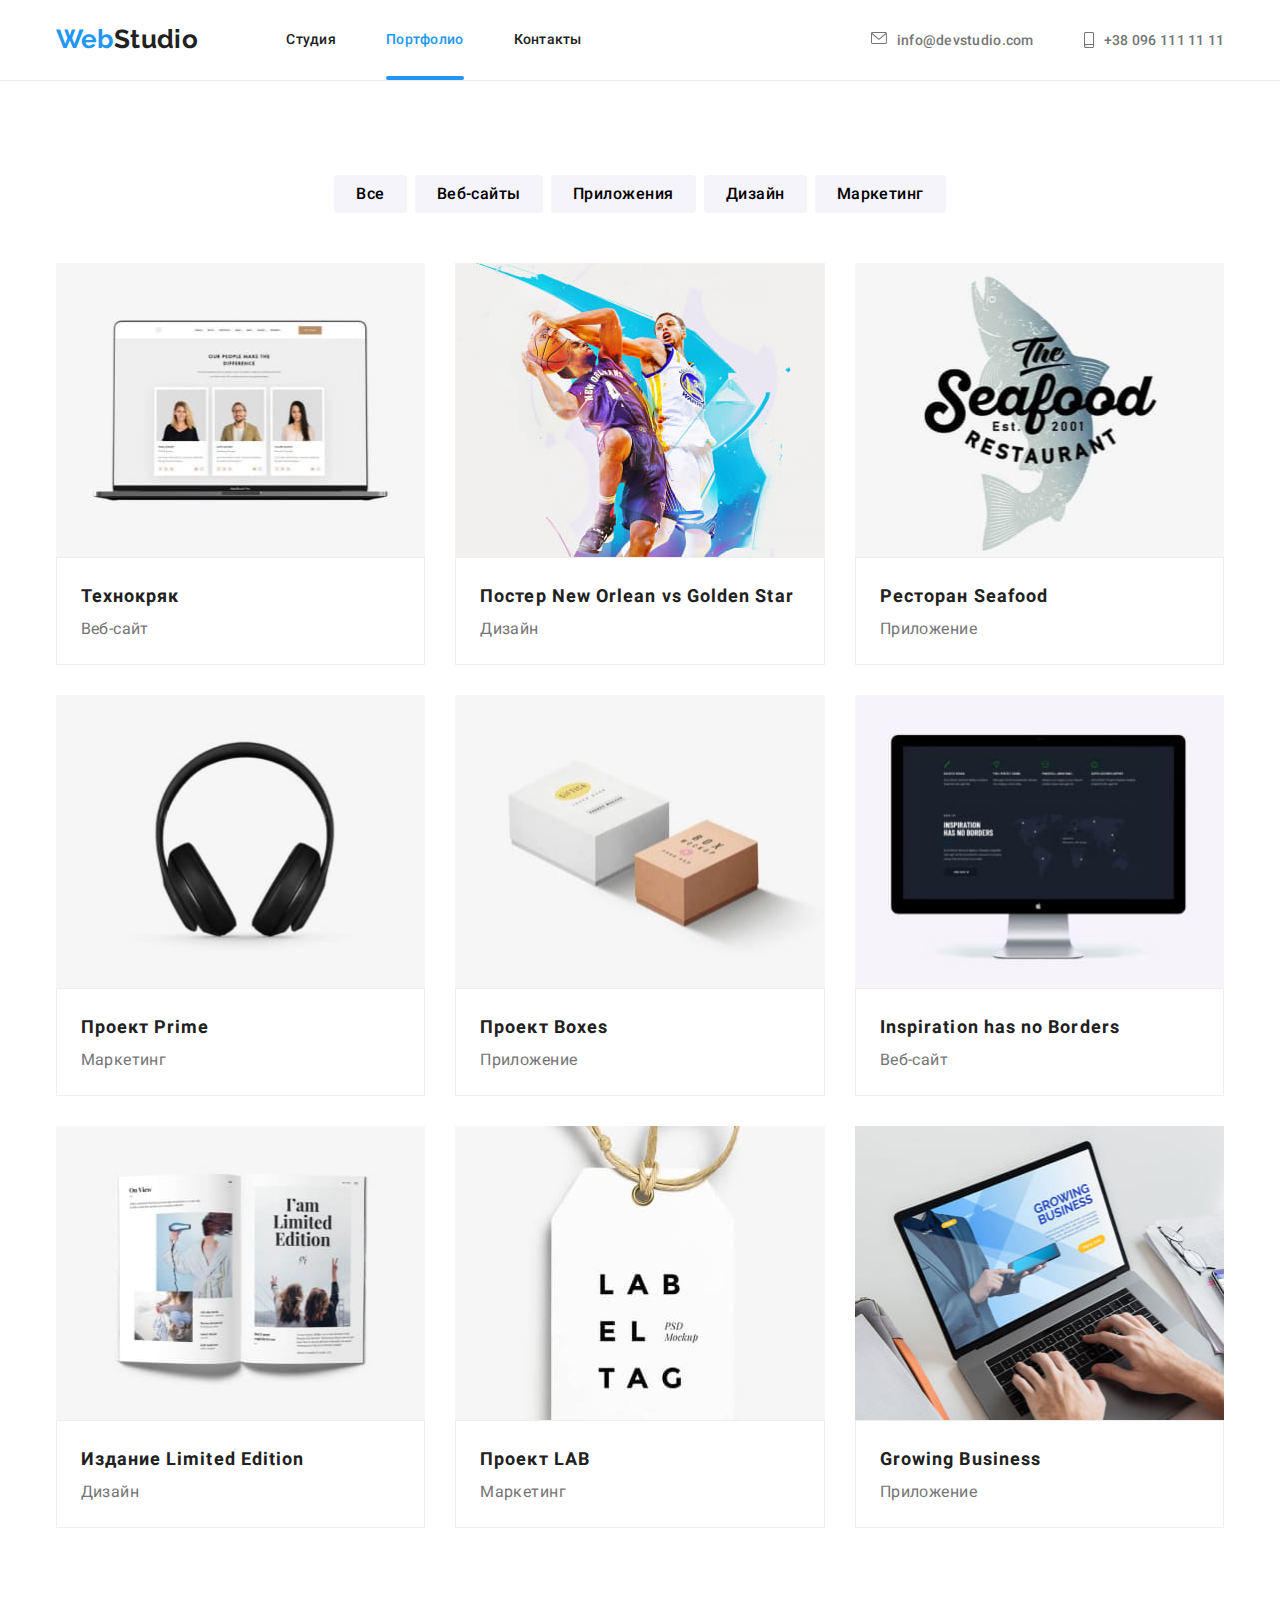
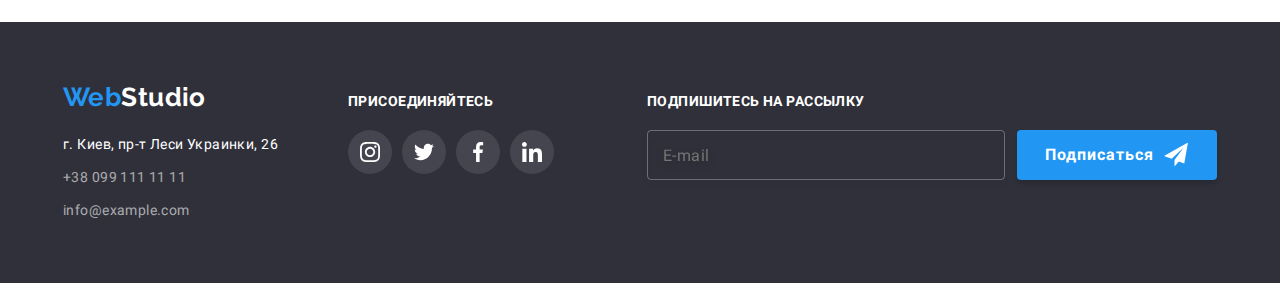
==== commit 014ab8b9: "hw_08-04" ====
--- a/portfolio.html
+++ b/portfolio.html
@@ -9,7 +9,7 @@
     <link rel="stylesheet" href="./css/main.min.css" />
   </head>
   <body>
-    <!-- <header class="header">
+    <header class="header">
       <div class="container">
         <nav class="nav">
           <a href="./index.html" class="logo nav__logo">Web</a>
@@ -18,9 +18,7 @@
               <a href="./index.html" class="menu__link">Студия</a>
             </li>
             <li class="menu__item">
-              <a href="./portfolio.html" class="menu__link current"
-                >Портфолио</a
-              >
+              <a href="./portfolio.html" class="menu__link current">Портфолио</a>
             </li>
             <li class="menu__item">
               <a href="" class="menu__link">Контакты</a>
@@ -38,9 +36,59 @@
               >+38 096 111 11 11</a
             >
           </div>
+          <button type="button" class="menu-mobile-btn menu-mobile-open">
+            <svg class="menu-mobile__svg" width="24" height="24">
+              <use href="./images/icons.svg#icon-menu_24px"></use>
+            </svg>
+          </button>
         </nav>
       </div>
-    </header> -->
+      <div class="mob-menu is-hidden">
+        <div class="container">
+          <div class="mob-menu__top">
+            <button type="button" class="menu-mobile-btn menu-mobile-close">
+              <svg class="menu-mobile__svg" width="24" height="24">
+                <use href="./images/icons.svg#icon-close_24px"></use>
+              </svg>
+            </button>
+            <ul class="mob-menu__list">
+              <li class="mob-menu__item">
+                <a href="./index.html" class="mob-menu__link">Студия</a>
+              </li>
+              <li class="mob-menu__item">
+                <a href="./portfolio.html" class="mob-menu__link current"">Портфолио</a>
+              </li>
+              <li class="mob-menu__item">
+                <a href="" class="mob-menu__link">Контакты</a>
+              </li>
+            </ul>
+          </div>
+          <div class="mob-auth">
+            <a href="tel:+380961111111" class="mob-auth__link-tel">
+              +38 096 111 11 11</a
+            >
+            <a href="mailto:info@devstudio.com" class="mob-auth__link-email">
+              info@devstudio.com</a
+            >
+
+            <ul class="mob-auth__soc-list">
+              <li class="mob-auth__soc-item">
+                <a href="" class="mob-auth__soc-link">Instagram</a>
+              </li>
+              <li class="mob-auth__soc-item">
+                <a href="" class="mob-auth__soc-link">Twitter</a>
+              </li>
+              <li class="mob-auth__soc-item">
+                <a href="" class="mob-auth__soc-link">Facebook</a>
+              </li>
+              <li class="mob-auth__soc-item">
+                <a href="" class="mob-auth__soc-link">LinkedIn</a>
+              </li>
+            </ul>
+          </div>
+        </div>
+      </div>
+    </header>
     <main>
       <section class="portfolio">
         <div class="container">
@@ -566,5 +614,6 @@
         </form>
       </div>
     </footer>
+    <script src="./js/mobile.js"></script>
   </body>
 </html>
--- a/css/main.min.css
+++ b/css/main.min.css
@@ -1 +1 @@
-﻿/*! modern-normalize v1.1.0 | MIT License | https://github.com/sindresorhus/modern-normalize */*,::before,::after{box-sizing:border-box}html{line-height:1.15;-webkit-text-size-adjust:100%;-moz-tab-size:4;tab-size:4}body{margin:0;font-family:system-ui,-apple-system,"Segoe UI",Roboto,Helvetica,Arial,sans-serif,"Apple Color Emoji","Segoe UI Emoji"}hr{height:0;color:inherit}abbr[title]{text-decoration:underline dotted}b,strong{font-weight:bolder}code,kbd,samp,pre{font-family:ui-monospace,SFMono-Regular,Consolas,"Liberation Mono",Menlo,monospace;font-size:1em}small{font-size:80%}sub,sup{font-size:75%;line-height:0;position:relative;vertical-align:baseline}sub{bottom:-0.25em}sup{top:-0.5em}table{text-indent:0;border-color:inherit}button,input,optgroup,select,textarea{font-family:inherit;font-size:100%;line-height:1.15;margin:0}button,select{text-transform:none}button,[type=button],[type=reset],[type=submit]{-webkit-appearance:button}::-moz-focus-inner{border-style:none;padding:0}:-moz-focusring{outline:1px dotted ButtonText}:-moz-ui-invalid{box-shadow:none}legend{padding:0}progress{vertical-align:baseline}::-webkit-inner-spin-button,::-webkit-outer-spin-button{height:auto}[type=search]{-webkit-appearance:textfield;outline-offset:-2px}::-webkit-search-decoration{-webkit-appearance:none}::-webkit-file-upload-button{-webkit-appearance:button;font:inherit}summary{display:list-item}body{background-color:#fff;color:var(--primary-text-color);font-family:"Roboto",sans-serif;letter-spacing:.03em;font-style:normal;font-weight:400;font-size:14px;line-height:1.71;padding-top:80px}a,button{cursor:pointer}p,h1,h2,h3,h4,h5,h6{margin:0}ul{margin:0;padding-left:0;list-style:none}img{display:block;max-width:100%;height:auto;width:100%}a{color:currentColor;text-decoration:none}@font-face{font-family:"Raleway";src:url("../../fonts/Raleway-Bold.eot");src:local("☺"),url("../../fonts/Raleway-Bold.woff") format("woff"),url("../../fonts/Raleway-Bold.ttf") format("truetype"),url("../../fonts/Raleway-Bold.svg") format("svg");font-weight:700;font-style:normal}@font-face{font-family:"Roboto";src:url("../../fonts/Roboto-Regular.eot");src:local("☺"),url("../../fonts/Roboto-Regular.woff") format("woff"),url("../../fonts/Roboto-Regular.ttf") format("truetype"),url("../../fonts/Roboto-Regular.svg") format("svg");font-weight:400;font-style:normal}@font-face{font-family:"Roboto";src:url("../../fonts/Roboto-Medium.eot");src:local("☺"),url("../../fonts/Roboto-Medium.woff") format("woff"),url("../../fonts/Roboto-Medium.ttf") format("truetype"),url("../../fonts/Roboto-Medium.svg") format("svg");font-weight:500;font-style:normal}@font-face{font-family:"Roboto";src:url("../../fonts/Roboto-Bold.eot");src:local("☺"),url("../../fonts/Roboto-Bold.woff") format("woff"),url("../../fonts/Roboto-Bold.ttf") format("truetype"),url("../../fonts/Roboto-Bold.svg") format("svg");font-weight:700;font-style:normal}@font-face{font-family:"Roboto";src:url("../../fonts/Roboto-Black.eot");src:local("☺"),url("../../fonts/Roboto-Black.woff") format("woff"),url("../../fonts/Roboto-Black.ttf") format("truetype"),url("../../fonts/Roboto-Black.svg") format("svg");font-weight:900;font-style:normal}.visually-hidden{border:0;clip:rect(0 0 0 0);height:auto;margin:0;overflow:hidden;padding:0;position:absolute;width:1px;white-space:nowrap}.is-hidden{opacity:0;visibility:hidden;pointer-events:none}:root{--primary-text-color: #757575;--secondary-text-color: #ffffff;--title-text-color: #212121;--accent-color: #2196f3}.btn{background-color:var(--accent-color);font-family:"Roboto";font-style:normal;font-weight:700;font-size:16px;line-height:1.88;display:block;align-items:center;text-align:center;letter-spacing:.06em;color:#fff;min-width:200px;height:50px;padding:10px auto;margin:0 auto;box-shadow:0px 4px 4px rgba(0,0,0,.15);border:rgba(0,0,0,0);border-radius:4px}.subscribe__btn-footer{padding:10px 28px;display:flex}.btn-list__btn{font-family:"Roboto";font-weight:500;font-size:16px;line-height:1.6;text-align:center;letter-spacing:.03em;border-radius:4px;border-style:none;background:#f5f4fa;display:block;border-radius:4px;padding:6px 22px;transition:background-color 250ms cubic-bezier(0.4, 0, 0.2, 1),color 250ms cubic-bezier(0.4, 0, 0.2, 1)}.btn-list__btn:hover,.btn-list__btn:focus{background-color:var(--accent-color);color:var(--secondary-text-color);box-shadow:0px 3px 1px rgba(0,0,0,.1),0px 1px 2px rgba(0,0,0,.08),0px 2px 2px rgba(0,0,0,.12);border-radius:4px}.modal__close-btn{position:absolute;top:8px;right:8px;display:flex;align-items:center;justify-content:center;width:30px;height:30px;background:#fff;border:1px solid rgba(0,0,0,.1);border-radius:50%;transition:fill 250ms cubic-bezier(0.4, 0, 0.2, 1)}.modal__close-btn:hover{fill:var(--accent-color)}.container{width:100%;margin:0 auto;padding-left:15px;padding-right:15px}@media screen and (min-width: 480px){.container{max-width:479px}}@media screen and (min-width: 768px){.container{max-width:767px}}@media screen and (min-width: 1200px){.container{max-width:1199px}}.bacdrop{position:fixed;z-index:1;top:0;left:0;width:100%;height:100%;background-color:rgba(0,0,0,.2);transition:opacity 250ms linear,visibility 250ms linear}.modal{position:absolute;top:50%;left:50%;transform:translate(-50%, -50%) scale(1);width:528px;min-height:581px;padding:40px;background:#fff;box-shadow:0px 1px 3px rgba(0,0,0,.12),0px 1px 1px rgba(0,0,0,.14),0px 2px 1px rgba(0,0,0,.2);border-radius:4px;transition:transform 250ms linear}.bacdrop.is-hidden .modal{transform:translate(-50%, -50%) scale(0)}.modal__titel{font-weight:700;font-size:20px;line-height:1.15;text-align:center;letter-spacing:.03em;margin-bottom:12px;color:#212121}.input__connection{position:relative;display:block}.modal__label{display:block;font-weight:400;font-size:12px;line-height:1.16;letter-spacing:.01em;color:#757575}.modal__label :hover .modal__icon,.modal__label :focus .modal__icon{fill:var(--accent-color)}.modal__label :hover .modal__input,.modal__label :focus .modal__input{outline:1px solid var(--accent-color);border:1px solid var(--accent-color);border-radius:4px}.modal__input{display:block;background-color:rgba(0,0,0,0);width:100%;height:40px;border:1px solid rgba(33,33,33,.2);border-radius:4px;margin-bottom:10px;margin-top:4px;padding:12px 12px 12px 35px;color:#212121;transition:border 250ms cubic-bezier(0.4, 0, 0.2, 1);transition:border-radius 250ms cubic-bezier(0.4, 0, 0.2, 1)}.modal__input:hover,.modal__input:focus{outline:1px solid var(--accent-color);border:1px solid var(--accent-color);border-radius:4px}.modal__input:hover+.modal__icon,.modal__input:focus+.modal__icon{fill:var(--accent-color)}.modal__icon{position:absolute;display:block;top:50%;left:15px;transform:translateY(-50%)}.modal__text-area{width:100%;height:120px;resize:none;border:1px solid rgba(33,33,33,.2);border-radius:4px;padding:12px 16px;margin-top:4px;transition:border 250ms cubic-bezier(0.4, 0, 0.2, 1);transition:border-radius 250ms cubic-bezier(0.4, 0, 0.2, 1)}.modal__text-area:hover,.modal__text-area:focus{outline:1px solid var(--accent-color);border:1px solid var(--accent-color);border-radius:4px}.modal__text-area::placeholder{font-weight:400;font-size:12px;line-height:1.16;letter-spacing:.01em;color:rgba(117,117,117,.5)}.modal__check-text{display:flex;align-items:center;justify-content:center;font-weight:400;font-size:14px;line-height:1.71;letter-spacing:.03em;color:#757575;margin-top:20px;margin-bottom:30px}.modal__check:checked+.modal__check-text .modal__wrap{background-color:var(--accent-color);border:2px solid var(--accent-color)}.modal__check:checked+.modal__check-text .modal__check-svg{fill:#fff}.modal__wrap{width:16px;height:15px;border:2px solid #212121;border-radius:4px;display:flex;align-items:center;justify-content:center;margin-right:8px;transition:background-color 250ms cubic-bezier(0.4, 0, 0.2, 1);transition:border 250ms cubic-bezier(0.4, 0, 0.2, 1)}.modal__link{color:var(--accent-color)}.modal__check-svg{fill:rgba(0,0,0,0);transition:fill 250ms cubic-bezier(0.4, 0, 0.2, 1)}.title{font-weight:700;font-size:36px;line-height:1.16;text-align:center;color:var(--title-text-color);margin-bottom:30px}@media screen and (min-width: 1200px){.title{margin-bottom:50px}}.header{position:fixed;z-index:1;top:0;left:0;width:100%;background-color:#fff;padding-top:24px;padding-bottom:25px;border-bottom:1px solid #ececec}.nav{display:flex;align-items:center}.auth{display:flex;margin-left:auto}.menu{display:flex}.menu__item{position:relative}.menu__item:not(:last-child){margin-right:50px}.menu__link{font-weight:500;font-size:14px;line-height:1.14;font-style:normal;letter-spacing:.02em;color:var(--title-text-color);transition:color 250ms cubic-bezier(0.4, 0, 0.2, 1)}.menu__link:hover,.menu__link:focus{color:var(--accent-color)}.menu__link.current{color:var(--accent-color)}.menu__link.current::before{content:"";position:absolute;bottom:-28px;display:block;width:100%;height:4px;border-radius:4px;background-color:var(--accent-color)}.auth__tel{margin-right:10px;fill:currentColor;transition:fill 250ms cubic-bezier(0.4, 0, 0.2, 1)}.auth__mail{margin-right:10px;fill:currentColor;transition:fill 250ms cubic-bezier(0.4, 0, 0.2, 1)}.auth__link{display:flex;align-items:center;justify-content:center;font-weight:500;font-size:14px;line-height:1.14;font-style:normal;letter-spacing:.02em;color:var(--primary-text-color);transition:color 250ms cubic-bezier(0.4, 0, 0.2, 1)}.auth__link:not(:first-child){margin-left:50px}.auth__link:hover,.auth__link:focus{color:var(--accent-color)}.logo{font-family:"Raleway";font-style:normal;font-weight:700;font-size:24px;line-height:1.16;color:var(--accent-color);transition:color 250ms cubic-bezier(0.4, 0, 0.2, 1)}@media screen and (min-width: 1200px){.logo{font-size:26px;line-height:1.2}}.nav__logo:focus,.nav__logo:hover{color:var(--title-text-color)}.nav__logo::after{content:"Studio";color:var(--title-text-color);transition:color 250ms cubic-bezier(0.4, 0, 0.2, 1)}.nav__logo:focus::after,.nav__logo:hover::after{color:var(--accent-color)}.footer-box__logo:focus,.footer-box__logo:hover{color:var(--secondary-text-color)}.footer-box__logo::after{content:"Studio";color:var(--secondary-text-color);transition:color 250ms cubic-bezier(0.4, 0, 0.2, 1)}.footer-box__logo:focus::after,.footer-box__logo:hover::after{color:var(--accent-color)}.hero{padding-top:118px;padding-bottom:118px;background-color:#2f303a;text-align:center;background-image:linear-gradient(rgba(47, 48, 58, 0.4), rgba(47, 48, 58, 0.4)),url(../../images/hero_mobile.jpg);background-repeat:no-repeat;background-position:center;background-size:cover}@media(min-device-pixel-ratio: 2),(min-resolution: 192dpi),(min-resolution: 2dppx){.hero{background-image:linear-gradient(rgba(47, 48, 58, 0.4), rgba(47, 48, 58, 0.4)),url(../../images/hero_mobile_2x.jpg)}}@media screen and (min-width: 768px){.hero{background-image:linear-gradient(rgba(47, 48, 58, 0.4), rgba(47, 48, 58, 0.4)),url(../../images/hero_tablet.jpg)}}@media screen and (min-width: 768px)and (min-device-pixel-ratio: 2),screen and (min-width: 768px)and (min-resolution: 192dpi),screen and (min-width: 768px)and (min-resolution: 2dppx){.hero{background-image:linear-gradient(rgba(47, 48, 58, 0.4), rgba(47, 48, 58, 0.4)),url(../../images/hero_tablet_2x.jpg)}}@media screen and (min-width: 1200px){.hero{padding-top:200px;padding-bottom:200px;background-image:linear-gradient(rgba(47, 48, 58, 0.4), rgba(47, 48, 58, 0.4)),url(../../images/hero_desktop.jpg);max-width:1600px}}@media screen and (min-width: 1200px)and (min-device-pixel-ratio: 2),screen and (min-width: 1200px)and (min-resolution: 192dpi),screen and (min-width: 1200px)and (min-resolution: 2dppx){.hero{background-image:linear-gradient(rgba(47, 48, 58, 0.4), rgba(47, 48, 58, 0.4)),url(../../images/hero_desktop_2x.jpg)}}.hero-content{display:flex;flex-direction:column;align-items:center}.hero-content__title{font-weight:900;font-size:18px;line-height:1.61;letter-spacing:.06em;text-transform:uppercase;text-align:center;color:var(--secondary-text-color);max-width:280px;margin-bottom:30px}@media screen and (min-width: 480px){.hero-content__title{max-width:360px;font-size:26px}}@media screen and (min-width: 1200px){.hero-content__title{max-width:696px;font-size:44px;line-height:1.36}}.speciality{padding-top:60px;padding-bottom:60px}@media screen and (min-width: 1200px){.speciality{padding-top:94px;padding-bottom:94px}}.speciality-list__description{font-weight:700;font-size:14px;line-height:1.14;text-transform:uppercase;text-align:center;color:var(--title-text-color);margin-bottom:10px}@media screen and (min-width: 768px){.speciality-list__description{text-align:start}}.speciality-list__text{font-weight:400;font-size:14px;line-height:1.71}@media screen and (min-width: 768px){.speciality-list{display:flex;flex-wrap:wrap;gap:30px}}@media screen and (min-width: 1200px){.speciality-list{display:flex;gap:30px}}.speciality-list__items:not(:last-child){margin-bottom:30px}@media screen and (min-width: 768px){.speciality-list__items{width:calc((100% - 30px)/2)}.speciality-list__items:not(:last-child){margin-bottom:0px}}@media screen and (min-width: 1200px){.speciality-list__items{width:calc((100% - 120px)/4)}.speciality-list__items:not(:last-child){margin-bottom:0px}}.speciality-list__image{padding:25px 100px;margin-bottom:30px;background-color:#f5f4fa;border-radius:4px;width:100%}.about{padding-bottom:94px}@media screen and (max-width: 1199px){.about{display:none}}.about-list{display:flex}.about-list__item{margin-right:30px;position:relative}.about-list__description{position:absolute;bottom:0;display:block;width:100%;padding:27px;background-color:rgba(47,48,58,.8);font-weight:700;font-size:14px;line-height:1.14;text-align:center;letter-spacing:.03em;text-transform:uppercase;color:#fff}.our-team{background-color:#f5f4fa;padding-top:60px;padding-bottom:60px}@media screen and (min-width: 1200px){.our-team{padding-top:94px;padding-bottom:94px}}.team-list{gap:30px}@media screen and (min-width: 768px){.team-list{display:flex;flex-wrap:wrap}}.team-list__item{text-align:center;border-radius:0px 0px 4px 4px}@media screen and (max-width: 767px){.team-list__item:not(:last-child){margin-bottom:30px}}@media screen and (min-width: 768px){.team-list__item{width:calc((100% - 30px)/2)}}@media screen and (min-width: 1200px){.team-list__item{width:calc((100% - 90px)/4)}}.team-list__item img{box-shadow:0px 1px 3px rgba(0,0,0,.12),0px 1px 1px rgba(0,0,0,.14),0px 2px 1px rgba(0,0,0,.2)}.team-list__text{padding-top:30px;padding-bottom:30px;background:var(--secondary-text-color);border-radius:0px 0px 4px 4px;box-shadow:0px 1px 3px rgba(0,0,0,.12),0px 1px 1px rgba(0,0,0,.14),0px 2px 1px rgba(0,0,0,.2)}.team-list__team{font-weight:500;font-size:16px;line-height:1.18;text-align:center;color:var(--title-text-color);margin-bottom:10px}.team-list__position{font-weight:400;font-size:16px;line-height:1.18;text-align:center;margin-bottom:16px}.soc-list{display:flex;align-items:center;justify-content:center;margin-left:-10px}.soc-list__item{width:44px;height:44px;margin-left:10px}.soc-list__svg{display:flex;align-items:center;justify-content:center}.soc-list__svg{fill:currentColor}.soc-list__link{display:flex;align-items:center;justify-content:center;width:100%;height:100%;border-radius:50%;color:#afb1b8;transition:color 250ms cubic-bezier(0.4, 0, 0.2, 1),background-color 250ms cubic-bezier(0.4, 0, 0.2, 1)}.soc-list__link:hover,.soc-list__link:focus{color:var(--secondary-text-color);background-color:var(--accent-color)}.btn-list{margin-bottom:25px;display:flex;flex-wrap:wrap}@media screen and (min-width: 768px){.btn-list{margin-bottom:30px;justify-content:center}}@media screen and (min-width: 1200px){.btn-list{margin-bottom:50px}}.btn-list__item{margin-bottom:15px}.btn-list__item:not(:last-child){margin-right:8px}@media screen and (min-width: 768px){.btn-list__item{margin-bottom:0}}.filter-list__item{display:flex;background:#fff}@media screen and (min-width: 768px){.filter-list__item{width:calc((100% - 30px)/2)}}@media screen and (min-width: 1200px){.filter-list__item{width:calc((100% - 60px)/3)}}.filter-list__name{font-weight:700;font-size:18px;line-height:2;letter-spacing:.06em;color:var(--title-text-color)}.filter-list__filter{font-weight:400;font-size:16px;line-height:1.88}.filter-list__project{border:1px solid #eee;padding:20px 24px;flex-basis:322px}@media screen and (min-width: 768px)and (max-width: 1199px){.filter-list__project{min-height:146px}}.filter-list{display:flex;flex-wrap:wrap;gap:30px}@media screen and (min-width: 480px){.portfolio{padding-top:60px;padding-bottom:60px}}@media screen and (min-width: 1200px){.portfolio{padding-top:94px;padding-bottom:94px}}.filter-list__link{display:block}.filter-list__link:focus,.filter-list__link:hover{box-shadow:0px 1px 1px rgba(0,0,0,.12),0px 4px 4px rgba(0,0,0,.06),1px 4px 6px rgba(0,0,0,.16)}.filter-list__thumb{position:relative;overflow:hidden}.filter-list__thumb::before{content:"";position:absolute;display:block;height:100%;width:100%;top:0;left:0;background:rgba(33,150,243,.9);transition:transform 250ms cubic-bezier(0.4, 0, 0.2, 1);transform:translateY(100%);opacity:0}.filter-list__link:hover .filter-list__thumb::before,.filter-list__link:focus .filter-list__thumb::before{opacity:1;transform:translateY(0)}.filter-list__description{position:absolute;top:0;left:0;padding:63px 24px;font-weight:400;font-size:18px;line-height:1.55;letter-spacing:.03em;color:var(--secondary-text-color);opacity:0;transition:transform 250ms cubic-bezier(0.4, 0, 0.2, 1);transform:translateY(100%)}.filter-list__link:focus .filter-list__description,.filter-list__link:hover .filter-list__description{opacity:1;transform:translateY(0)}.regular-client{padding-top:60px;padding-bottom:60px}@media screen and (min-width: 1200px){.regular-client{padding-top:94px;padding-bottom:94px}}.client-list{display:flex;flex-wrap:wrap;gap:30px}.client-list__item{width:calc((100% - 30px)/2)}@media screen and (min-width: 768px){.client-list__item{width:calc((100% - 60px)/3)}}@media screen and (min-width: 1200px){.client-list__item{width:calc((100% - 150px)/6);flex-wrap:nowrap}}.client-list__link{display:flex;align-items:center;justify-content:center;width:100%;height:100%;color:#afb1b8;border:1px solid #afb1b8;border-radius:4px;fill:currentColor;transition:color 250ms cubic-bezier(0.4, 0, 0.2, 1),border 250ms cubic-bezier(0.4, 0, 0.2, 1)}.client-list__link:hover,.client-list__link:focus{color:var(--accent-color);border:1px solid var(--accent-color)}.client-list__svg{padding:16px 32px}.footer{background-color:#2f303a}.footer-box{display:flex;align-items:center;justify-content:center;flex-direction:column;margin-bottom:60px}@media screen and (min-width: 768px){.footer-box{margin-right:165px}}@media screen and (min-width: 1200px){.footer-box{margin-bottom:0px;margin-right:0;align-items:start}}.footer-box__address{display:flex;flex-direction:column;align-items:center;justify-content:center;font-style:normal;font-weight:400;font-size:14px;line-height:1.71;max-width:231px;margin-top:20px}.footer-box__address .footer-box__link:not(:last-child){margin-bottom:8px}@media screen and (min-width: 1200px){.footer-box__address .footer-box__link:not(:last-child){margin-bottom:9px}}@media screen and (min-width: 1200px){.footer-box__address{align-items:flex-start}}.footer-box__link{color:rgba(255,255,255,.6);transition:color 250ms cubic-bezier(0.4, 0, 0.2, 1)}.footer-box__link:hover,.footer-box__link:focus{color:var(--accent-color)}.footer-box__map{color:var(--secondary-text-color);margin-bottom:8px}@media screen and (min-width: 1200px){.footer-box__map{margin-bottom:9px}}.footer-container{padding:60px 0px}@media screen and (min-width: 1200px){.footer-container{display:flex;justify-content:center}}.join-box__list{display:flex;justify-content:center;align-items:center}.join-box{margin-bottom:60px}@media screen and (min-width: 1200px){.join-box{align-items:center;justify-content:center;margin-left:70px;margin-top:12px;margin-bottom:0px}}.join-box__item{cursor:pointer;width:44px;height:44px;margin-left:10px}.join-box__item:first-child{margin-left:0}.join-box__link{display:flex;align-items:center;justify-content:center;width:100%;height:100%;border-radius:50%;background-color:rgba(255,255,255,.1);transition:background-color 250ms cubic-bezier(0.4, 0, 0.2, 1)}.join-box__link:hover,.join-box__link:focus{background-color:var(--accent-color)}.join-box__soc-svg{display:flex;fill:var(--secondary-text-color)}.join-box__titel{font-weight:700;font-size:14px;line-height:1.14;letter-spacing:.03em;text-align:center;text-transform:uppercase;color:var(--secondary-text-color);margin-bottom:20px}@media screen and (min-width: 1200px){.join-box__titel{text-align:start}}@media screen and (min-width: 768px){.footer-wrap{display:flex;justify-content:center}}.subscribe__label{font-weight:700;font-size:14px;line-height:1.14;letter-spacing:.03em;text-transform:uppercase;text-align:center;color:var(--secondary-text-color);margin-bottom:20px}@media screen and (min-width: 1200px){.subscribe__label{text-align:start}}.subscribe__email{font-weight:400;font-size:16px;line-height:1.25;letter-spacing:.03em;color:rgba(255,255,255,.6);padding:16px 15px;margin-bottom:20px;width:290px;height:50px;border:1px solid rgba(255,255,255,.3);filter:drop-shadow(0px 4px 4px rgba(0, 0, 0, 0.15));border-radius:4px;background-color:rgba(0,0,0,0)}@media screen and (min-width: 480px){.subscribe__email{width:450px}}@media screen and (min-width: 1200px){.subscribe__email{width:358px}}.subscribe{display:flex;flex-direction:column}@media screen and (min-width: 1200px){.subscribe{margin-top:12px;margin-left:93px}}.footer-form{display:flex;flex-direction:column;align-items:center}@media screen and (min-width: 1200px){.footer-form{flex-direction:row;align-items:flex-start}}.submit-svg{position:absolute;top:50%;right:28px;transform:translateY(-50%);width:25px;height:25px}.subscribe__btn{position:relative;width:200px;height:50px}@media screen and (min-width: 1200px){.subscribe__btn{margin-top:48px;margin-left:12px}}/*# sourceMappingURL=main.min.css.map */+﻿/*! modern-normalize v1.1.0 | MIT License | https://github.com/sindresorhus/modern-normalize */*,::before,::after{box-sizing:border-box}html{line-height:1.15;-webkit-text-size-adjust:100%;-moz-tab-size:4;tab-size:4}body{margin:0;font-family:system-ui,-apple-system,"Segoe UI",Roboto,Helvetica,Arial,sans-serif,"Apple Color Emoji","Segoe UI Emoji"}hr{height:0;color:inherit}abbr[title]{text-decoration:underline dotted}b,strong{font-weight:bolder}code,kbd,samp,pre{font-family:ui-monospace,SFMono-Regular,Consolas,"Liberation Mono",Menlo,monospace;font-size:1em}small{font-size:80%}sub,sup{font-size:75%;line-height:0;position:relative;vertical-align:baseline}sub{bottom:-0.25em}sup{top:-0.5em}table{text-indent:0;border-color:inherit}button,input,optgroup,select,textarea{font-family:inherit;font-size:100%;line-height:1.15;margin:0}button,select{text-transform:none}button,[type=button],[type=reset],[type=submit]{-webkit-appearance:button}::-moz-focus-inner{border-style:none;padding:0}:-moz-focusring{outline:1px dotted ButtonText}:-moz-ui-invalid{box-shadow:none}legend{padding:0}progress{vertical-align:baseline}::-webkit-inner-spin-button,::-webkit-outer-spin-button{height:auto}[type=search]{-webkit-appearance:textfield;outline-offset:-2px}::-webkit-search-decoration{-webkit-appearance:none}::-webkit-file-upload-button{-webkit-appearance:button;font:inherit}summary{display:list-item}body{background-color:#fff;color:var(--primary-text-color);font-family:"Roboto",sans-serif;letter-spacing:.03em;font-style:normal;font-weight:400;font-size:14px;line-height:1.71}a,button{cursor:pointer}p,h1,h2,h3,h4,h5,h6{margin:0}ul{margin:0;padding-left:0;list-style:none}img{display:block;max-width:100%;height:auto;width:100%}a{color:currentColor;text-decoration:none}@font-face{font-family:"Raleway";src:url("../../fonts/Raleway-Bold.eot");src:local("☺"),url("../../fonts/Raleway-Bold.woff") format("woff"),url("../../fonts/Raleway-Bold.ttf") format("truetype"),url("../../fonts/Raleway-Bold.svg") format("svg");font-weight:700;font-style:normal}@font-face{font-family:"Roboto";src:url("../../fonts/Roboto-Regular.eot");src:local("☺"),url("../../fonts/Roboto-Regular.woff") format("woff"),url("../../fonts/Roboto-Regular.ttf") format("truetype"),url("../../fonts/Roboto-Regular.svg") format("svg");font-weight:400;font-style:normal}@font-face{font-family:"Roboto";src:url("../../fonts/Roboto-Medium.eot");src:local("☺"),url("../../fonts/Roboto-Medium.woff") format("woff"),url("../../fonts/Roboto-Medium.ttf") format("truetype"),url("../../fonts/Roboto-Medium.svg") format("svg");font-weight:500;font-style:normal}@font-face{font-family:"Roboto";src:url("../../fonts/Roboto-Bold.eot");src:local("☺"),url("../../fonts/Roboto-Bold.woff") format("woff"),url("../../fonts/Roboto-Bold.ttf") format("truetype"),url("../../fonts/Roboto-Bold.svg") format("svg");font-weight:700;font-style:normal}@font-face{font-family:"Roboto";src:url("../../fonts/Roboto-Black.eot");src:local("☺"),url("../../fonts/Roboto-Black.woff") format("woff"),url("../../fonts/Roboto-Black.ttf") format("truetype"),url("../../fonts/Roboto-Black.svg") format("svg");font-weight:900;font-style:normal}.visually-hidden{border:0;clip:rect(0 0 0 0);height:auto;margin:0;overflow:hidden;padding:0;position:absolute;width:1px;white-space:nowrap}.is-hidden{opacity:0;visibility:hidden;pointer-events:none}:root{--primary-text-color: #757575;--secondary-text-color: #ffffff;--title-text-color: #212121;--accent-color: #2196f3}.btn{background-color:var(--accent-color);font-family:"Roboto";font-style:normal;font-weight:700;font-size:16px;line-height:1.88;display:block;align-items:center;text-align:center;letter-spacing:.06em;color:#fff;min-width:200px;height:50px;padding:10px auto;margin:0 auto;box-shadow:0px 4px 4px rgba(0,0,0,.15);border:rgba(0,0,0,0);border-radius:4px}.subscribe__btn-footer{padding:10px 28px;display:flex}.btn-list__btn{font-family:"Roboto";font-weight:500;font-size:16px;line-height:1.6;text-align:center;letter-spacing:.03em;border-radius:4px;border-style:none;background:#f5f4fa;display:block;border-radius:4px;padding:6px 22px;transition:background-color 250ms cubic-bezier(0.4, 0, 0.2, 1),color 250ms cubic-bezier(0.4, 0, 0.2, 1)}.btn-list__btn:hover,.btn-list__btn:focus{background-color:var(--accent-color);color:var(--secondary-text-color);box-shadow:0px 3px 1px rgba(0,0,0,.1),0px 1px 2px rgba(0,0,0,.08),0px 2px 2px rgba(0,0,0,.12);border-radius:4px}.modal__close-btn{position:absolute;top:8px;right:8px;display:flex;align-items:center;justify-content:center;width:30px;height:30px;background:#fff;border:1px solid rgba(0,0,0,.1);border-radius:50%;transition:fill 250ms cubic-bezier(0.4, 0, 0.2, 1)}.modal__close-btn:hover{fill:var(--accent-color)}.container{width:100%;margin:0 auto;padding-left:15px;padding-right:15px}@media screen and (min-width: 480px){.container{max-width:479px}}@media screen and (min-width: 768px){.container{max-width:767px}}@media screen and (min-width: 1200px){.container{max-width:1199px}}.bacdrop{position:fixed;z-index:1;top:0;left:0;width:100%;height:100%;background-color:rgba(0,0,0,.2);transition:opacity 250ms linear,visibility 250ms linear}.modal{position:absolute;top:50%;left:50%;transform:translate(-50%, -50%) scale(1);width:calc(100% - 30px);max-width:450px;max-height:609px;padding:20px;background:#fff;box-shadow:0px 1px 3px rgba(0,0,0,.12),0px 1px 1px rgba(0,0,0,.14),0px 2px 1px rgba(0,0,0,.2);border-radius:4px;transition:transform 250ms linear}.bacdrop.is-hidden .modal{transform:translate(-50%, -50%) scale(0)}@media screen and (min-width: 480px){.modal{padding:40px}}@media screen and (min-width: 1200px){.modal{max-width:528px;max-height:581px}}.modal__titel{font-weight:700;font-size:20px;line-height:1.5;text-align:center;letter-spacing:.03em;margin-bottom:12px;color:#212121}@media screen and (min-width: 1200px){.modal__titel{line-height:1.15}}.input__connection{position:relative;display:block}.modal__label{display:block;font-weight:400;font-size:12px;line-height:1.16;letter-spacing:.01em;color:#757575}.modal__label :hover .modal__icon,.modal__label :focus .modal__icon{fill:var(--accent-color)}.modal__label :hover .modal__input,.modal__label :focus .modal__input{outline:1px solid var(--accent-color);border:1px solid var(--accent-color);border-radius:4px}.modal__input{display:block;background-color:rgba(0,0,0,0);width:100%;height:40px;border:1px solid rgba(33,33,33,.2);border-radius:4px;margin-bottom:10px;margin-top:4px;padding:12px 12px 12px 35px;color:#212121;transition:border 250ms cubic-bezier(0.4, 0, 0.2, 1);transition:border-radius 250ms cubic-bezier(0.4, 0, 0.2, 1)}.modal__input:hover,.modal__input:focus{outline:1px solid var(--accent-color);border:1px solid var(--accent-color);border-radius:4px}.modal__input:hover+.modal__icon,.modal__input:focus+.modal__icon{fill:var(--accent-color)}.modal__icon{position:absolute;display:block;top:50%;left:15px;transform:translateY(-50%)}.modal__text-area{width:100%;height:120px;resize:none;border:1px solid rgba(33,33,33,.2);border-radius:4px;padding:12px 16px;margin-top:4px;transition:border 250ms cubic-bezier(0.4, 0, 0.2, 1);transition:border-radius 250ms cubic-bezier(0.4, 0, 0.2, 1)}.modal__text-area:hover,.modal__text-area:focus{outline:1px solid var(--accent-color);border:1px solid var(--accent-color);border-radius:4px}.modal__text-area::placeholder{font-weight:400;font-size:14px;line-height:1.14;letter-spacing:.01em;color:rgba(117,117,117,.5)}@media screen and (min-width: 1200px){.modal__text-area::placeholder{font-size:12px;line-height:1.16}}.modal__check-text{display:flex;align-items:center;justify-content:center;font-weight:400;font-size:7.9px;line-height:1.16;letter-spacing:.03em;color:#757575;margin-top:20px;margin-bottom:31px}.modal__check:checked+.modal__check-text .modal__wrap{background-color:var(--accent-color);border:2px solid var(--accent-color)}.modal__check:checked+.modal__check-text .modal__check-svg{fill:#fff}@media screen and (min-width: 380px){.modal__check-text{font-size:10px;line-height:1.16}}@media screen and (min-width: 480px){.modal__check-text{font-size:12px;line-height:1.16}}@media screen and (min-width: 1200px){.modal__check-text{font-size:14px;line-height:1.71;margin-bottom:30px}}.modal__wrap{width:16px;height:15px;border:2px solid #212121;border-radius:4px;display:flex;align-items:center;justify-content:center;margin-right:8px;transition:background-color 250ms cubic-bezier(0.4, 0, 0.2, 1);transition:border 250ms cubic-bezier(0.4, 0, 0.2, 1)}.modal__link{color:var(--accent-color)}.modal__check-svg{fill:rgba(0,0,0,0);transition:fill 250ms cubic-bezier(0.4, 0, 0.2, 1)}.no-scroll{overflow:hidden}.title{font-weight:700;font-size:36px;line-height:1.16;text-align:center;color:var(--title-text-color);margin-bottom:30px}@media screen and (min-width: 1200px){.title{margin-bottom:50px}}.header{width:100%;background-color:#fff;padding-top:16px;padding-bottom:16px;border-bottom:1px solid #ececec}@media screen and (min-width: 768px){.header{padding-top:21px;padding-bottom:21px}}@media screen and (min-width: 1200px){.header{padding-top:24px;padding-bottom:25px}}.nav{display:flex;align-items:center}.auth{display:none;margin-left:auto}@media screen and (min-width: 768px){.auth{display:flex;flex-direction:column}}@media screen and (min-width: 1200px){.auth{flex-direction:row}}.menu{display:none;margin-left:88px}@media screen and (min-width: 768px){.menu{display:flex}}.menu__item{position:relative}.menu__item:not(:last-child){margin-right:50px}.menu__link{font-weight:500;font-size:14px;line-height:1.14;font-style:normal;letter-spacing:.02em;color:var(--title-text-color);transition:color 250ms cubic-bezier(0.4, 0, 0.2, 1)}.menu__link:hover,.menu__link:focus{color:var(--accent-color)}.menu__link.current{color:var(--accent-color)}.menu__link.current::before{content:"";position:absolute;bottom:-28px;display:block;width:100%;height:4px;border-radius:4px;background-color:var(--accent-color)}.auth__tel{margin-right:10px;fill:currentColor;transition:fill 250ms cubic-bezier(0.4, 0, 0.2, 1)}.auth__mail{margin-right:10px;fill:currentColor;transition:fill 250ms cubic-bezier(0.4, 0, 0.2, 1)}.auth__link{display:flex;font-weight:500;font-size:12px;line-height:1.1666666667;font-style:normal;letter-spacing:.02em;color:var(--primary-text-color);transition:color 250ms cubic-bezier(0.4, 0, 0.2, 1)}.auth__link:hover,.auth__link:focus{color:var(--accent-color)}@media screen and (min-width: 1200px){.auth__link:not(:first-child){margin-left:50px}}@media screen and (min-width: 768px){.auth__link:not(:last-child){margin-bottom:10px}}@media screen and (min-width: 768px)and (min-width: 1200px){.auth__link:not(:last-child){margin-bottom:0px}}@media screen and (min-width: 1200px){.auth__link{font-size:14px;line-height:1.1428571429}}.mob-menu{position:fixed;top:0;left:0;width:100vw;height:100vh;padding:20px 20px;overflow:auto;z-index:22;background-color:#fff}.mob-menu .container{display:flex;flex-direction:column;justify-content:space-between;height:100%}@media screen and (min-width: 420px){.mob-menu{padding:48px 40px}}@media screen and (min-width: 768px){.mob-menu{display:none}}.mob-menu__item:not(:last-child){margin-bottom:32px}.menu-mobile-btn{display:block;margin-left:auto;padding:10px;border-color:rgba(0,0,0,0);background-color:rgba(0,0,0,0)}@media screen and (min-width: 768px){.menu-mobile-btn{display:none}}.menu-mobile-close{position:absolute;top:11px;right:11px}.menu-mobile__svg{display:block}.menu-mobile__svg:hover,.menu-mobile__svg:focus{fill:var(--accent-color)}.mob-menu__link{font-weight:500;font-size:40px;line-height:1.175;letter-spacing:.02em;color:#212121}.mob-menu__link:hover,.mob-menu__link:focus{color:var(--accent-color)}.mob-menu__link.current{color:var(--accent-color)}.mob-auth{display:flex;flex-direction:column}.mob-auth__link-tel{font-weight:500;font-size:24px;line-height:1.1764705882;letter-spacing:.02em;color:#757575;margin-bottom:32px}.mob-auth__link-tel:hover,.mob-auth__link-tel:focus{color:var(--accent-color)}@media screen and (min-width: 420px){.mob-auth__link-tel{font-size:34px}}.mob-auth__link-email{font-weight:500;font-size:24px;line-height:1.1666666667;letter-spacing:.02em;color:#757575;margin-bottom:64px}.mob-auth__link-email:hover,.mob-auth__link-email:focus{color:var(--accent-color)}.mob-auth__soc-list{display:flex}.mob-auth__soc-item:not(:first-child){padding-left:10px}.mob-auth__soc-item:not(:last-child){border-right:1px solid rgba(33,33,33,.2);padding-right:10px}.mob-auth__soc-link{font-weight:500;font-size:12px;line-height:1.22;letter-spacing:.02em;color:var(--accent-color)}@media screen and (min-width: 420px){.mob-auth__soc-link{font-size:18px}}.logo{font-family:"Raleway";font-style:normal;font-weight:700;font-size:24px;line-height:1.16;color:var(--accent-color);transition:color 250ms cubic-bezier(0.4, 0, 0.2, 1)}@media screen and (min-width: 1200px){.logo{font-size:26px;line-height:1.2}}.nav__logo:focus,.nav__logo:hover{color:var(--title-text-color)}.nav__logo::after{content:"Studio";color:var(--title-text-color);transition:color 250ms cubic-bezier(0.4, 0, 0.2, 1)}.nav__logo:focus::after,.nav__logo:hover::after{color:var(--accent-color)}.footer-box__logo:focus,.footer-box__logo:hover{color:var(--secondary-text-color)}.footer-box__logo::after{content:"Studio";color:var(--secondary-text-color);transition:color 250ms cubic-bezier(0.4, 0, 0.2, 1)}.footer-box__logo:focus::after,.footer-box__logo:hover::after{color:var(--accent-color)}.hero{padding-top:118px;padding-bottom:118px;background-color:#2f303a;text-align:center;background-image:linear-gradient(rgba(47, 48, 58, 0.4), rgba(47, 48, 58, 0.4)),url(../../images/hero_mobile.jpg);background-repeat:no-repeat;background-position:center;background-size:cover}@media(min-device-pixel-ratio: 2),(min-resolution: 192dpi),(min-resolution: 2dppx){.hero{background-image:linear-gradient(rgba(47, 48, 58, 0.4), rgba(47, 48, 58, 0.4)),url(../../images/hero_mobile_2x.jpg)}}@media screen and (min-width: 768px){.hero{background-image:linear-gradient(rgba(47, 48, 58, 0.4), rgba(47, 48, 58, 0.4)),url(../../images/hero_tablet.jpg)}}@media screen and (min-width: 768px)and (min-device-pixel-ratio: 2),screen and (min-width: 768px)and (min-resolution: 192dpi),screen and (min-width: 768px)and (min-resolution: 2dppx){.hero{background-image:linear-gradient(rgba(47, 48, 58, 0.4), rgba(47, 48, 58, 0.4)),url(../../images/hero_tablet_2x.jpg)}}@media screen and (min-width: 1200px){.hero{padding-top:200px;padding-bottom:200px;background-image:linear-gradient(rgba(47, 48, 58, 0.4), rgba(47, 48, 58, 0.4)),url(../../images/hero_desktop.jpg);max-width:1600px}}@media screen and (min-width: 1200px)and (min-device-pixel-ratio: 2),screen and (min-width: 1200px)and (min-resolution: 192dpi),screen and (min-width: 1200px)and (min-resolution: 2dppx){.hero{background-image:linear-gradient(rgba(47, 48, 58, 0.4), rgba(47, 48, 58, 0.4)),url(../../images/hero_desktop_2x.jpg)}}.hero-content{display:flex;flex-direction:column;align-items:center}.hero-content__title{font-weight:900;font-size:18px;line-height:1.61;letter-spacing:.06em;text-transform:uppercase;text-align:center;color:var(--secondary-text-color);max-width:280px;margin-bottom:30px}@media screen and (min-width: 480px){.hero-content__title{max-width:360px;font-size:26px}}@media screen and (min-width: 1200px){.hero-content__title{max-width:696px;font-size:44px;line-height:1.36}}.speciality{padding-top:60px;padding-bottom:60px}@media screen and (min-width: 1200px){.speciality{padding-top:94px;padding-bottom:94px}}.speciality-list__description{font-weight:700;font-size:14px;line-height:1.14;text-transform:uppercase;text-align:center;color:var(--title-text-color);margin-bottom:10px}@media screen and (min-width: 768px){.speciality-list__description{text-align:start}}.speciality-list__text{font-weight:400;font-size:14px;line-height:1.71}@media screen and (min-width: 768px){.speciality-list{display:flex;flex-wrap:wrap;gap:30px}}@media screen and (min-width: 1200px){.speciality-list{display:flex;justify-content:center}}.speciality-list__items:not(:last-child){margin-bottom:30px}@media screen and (min-width: 768px){.speciality-list__items{width:calc((100% - 30px)/2)}.speciality-list__items:not(:last-child){margin-bottom:0px}}@media screen and (min-width: 1200px){.speciality-list__items{width:calc((100% - 120px)/4)}.speciality-list__items:not(:last-child){margin-bottom:0px}}.speciality-list__image{padding:25px 100px;margin-bottom:30px;background-color:#f5f4fa;border-radius:4px;width:100%}.about{padding-bottom:94px}@media screen and (max-width: 1199px){.about{display:none}}.about-list{display:flex}.about-list__item{margin-right:30px;position:relative}.about-list__description{position:absolute;bottom:0;display:block;width:100%;padding:27px;background-color:rgba(47,48,58,.8);font-weight:700;font-size:14px;line-height:1.14;text-align:center;letter-spacing:.03em;text-transform:uppercase;color:#fff}.our-team{background-color:#f5f4fa;padding-top:60px;padding-bottom:60px}@media screen and (min-width: 1200px){.our-team{padding-top:94px;padding-bottom:94px}}.team-list{gap:30px}@media screen and (min-width: 768px){.team-list{display:flex;flex-wrap:wrap}}.team-list__item{text-align:center;border-radius:0px 0px 4px 4px}@media screen and (max-width: 767px){.team-list__item:not(:last-child){margin-bottom:30px}}@media screen and (min-width: 768px){.team-list__item{width:calc((100% - 30px)/2)}}@media screen and (min-width: 1200px){.team-list__item{width:calc((100% - 90px)/4)}}.team-list__item img{box-shadow:0px 1px 3px rgba(0,0,0,.12),0px 1px 1px rgba(0,0,0,.14),0px 2px 1px rgba(0,0,0,.2)}.team-list__text{padding-top:30px;padding-bottom:30px;background:var(--secondary-text-color);border-radius:0px 0px 4px 4px;box-shadow:0px 1px 3px rgba(0,0,0,.12),0px 1px 1px rgba(0,0,0,.14),0px 2px 1px rgba(0,0,0,.2)}.team-list__team{font-weight:500;font-size:16px;line-height:1.18;text-align:center;color:var(--title-text-color);margin-bottom:10px}.team-list__position{font-weight:400;font-size:16px;line-height:1.18;text-align:center;margin-bottom:16px}.soc-list{display:flex;align-items:center;justify-content:center;margin-left:-10px}.soc-list__item{width:44px;height:44px;margin-left:10px}.soc-list__svg{display:flex;align-items:center;justify-content:center}.soc-list__svg{fill:currentColor}.soc-list__link{display:flex;align-items:center;justify-content:center;width:100%;height:100%;border-radius:50%;color:#afb1b8;transition:color 250ms cubic-bezier(0.4, 0, 0.2, 1),background-color 250ms cubic-bezier(0.4, 0, 0.2, 1)}.soc-list__link:hover,.soc-list__link:focus{color:var(--secondary-text-color);background-color:var(--accent-color)}.btn-list{margin-bottom:25px;display:flex;flex-wrap:wrap}@media screen and (min-width: 768px){.btn-list{margin-bottom:30px;justify-content:center}}@media screen and (min-width: 1200px){.btn-list{margin-bottom:50px}}.btn-list__item{margin-bottom:15px}.btn-list__item:not(:last-child){margin-right:8px}@media screen and (min-width: 768px){.btn-list__item{margin-bottom:0}}.filter-list__item{display:flex;background:#fff}@media screen and (min-width: 768px){.filter-list__item{width:calc((100% - 30px)/2)}}@media screen and (min-width: 1200px){.filter-list__item{width:calc((100% - 60px)/3)}}.filter-list__name{font-weight:700;font-size:18px;line-height:2;letter-spacing:.06em;color:var(--title-text-color)}.filter-list__filter{font-weight:400;font-size:16px;line-height:1.88}.filter-list__project{border:1px solid #eee;padding:20px 24px;flex-basis:322px}@media screen and (min-width: 768px)and (max-width: 1199px){.filter-list__project{min-height:146px}}.filter-list{display:flex;flex-wrap:wrap;gap:30px}@media screen and (min-width: 480px){.portfolio{padding-top:60px;padding-bottom:60px}}@media screen and (min-width: 1200px){.portfolio{padding-top:94px;padding-bottom:94px}}.filter-list__link{display:block}.filter-list__link:focus,.filter-list__link:hover{box-shadow:0px 1px 1px rgba(0,0,0,.12),0px 4px 4px rgba(0,0,0,.06),1px 4px 6px rgba(0,0,0,.16)}.filter-list__thumb{position:relative;overflow:hidden}.filter-list__thumb::before{content:"";position:absolute;display:block;height:100%;width:100%;top:0;left:0;background:rgba(33,150,243,.9);transition:transform 250ms cubic-bezier(0.4, 0, 0.2, 1);transform:translateY(100%);opacity:0}.filter-list__link:hover .filter-list__thumb::before,.filter-list__link:focus .filter-list__thumb::before{opacity:1;transform:translateY(0)}.filter-list__description{position:absolute;top:0;left:0;padding:63px 24px;font-weight:400;font-size:18px;line-height:1.55;letter-spacing:.03em;color:var(--secondary-text-color);opacity:0;transition:transform 250ms cubic-bezier(0.4, 0, 0.2, 1);transform:translateY(100%)}.filter-list__link:focus .filter-list__description,.filter-list__link:hover .filter-list__description{opacity:1;transform:translateY(0)}.regular-client{padding-top:60px;padding-bottom:60px}@media screen and (min-width: 1200px){.regular-client{padding-top:94px;padding-bottom:94px}}.client-list{display:flex;flex-wrap:wrap;gap:30px}.client-list__item{width:calc((100% - 30px)/2)}@media screen and (min-width: 768px){.client-list__item{width:calc((100% - 60px)/3)}}@media screen and (min-width: 1200px){.client-list__item{width:calc((100% - 150px)/6);flex-wrap:nowrap}}.client-list__link{display:flex;align-items:center;justify-content:center;width:100%;height:100%;color:#afb1b8;border:1px solid #afb1b8;border-radius:4px;fill:currentColor;transition:color 250ms cubic-bezier(0.4, 0, 0.2, 1),border 250ms cubic-bezier(0.4, 0, 0.2, 1)}.client-list__link:hover,.client-list__link:focus{color:var(--accent-color);border:1px solid var(--accent-color)}.client-list__svg{padding:16px 32px}.footer{background-color:#2f303a}.footer-box{display:flex;align-items:center;justify-content:center;flex-direction:column;margin-bottom:60px}@media screen and (min-width: 768px){.footer-box{margin-right:165px}}@media screen and (min-width: 1200px){.footer-box{margin-bottom:0px;margin-right:0;align-items:start}}.footer-box__address{display:flex;flex-direction:column;align-items:center;justify-content:center;font-style:normal;font-weight:400;font-size:14px;line-height:1.71;max-width:231px;margin-top:20px}.footer-box__address .footer-box__link:not(:last-child){margin-bottom:8px}@media screen and (min-width: 1200px){.footer-box__address .footer-box__link:not(:last-child){margin-bottom:9px}}@media screen and (min-width: 1200px){.footer-box__address{align-items:flex-start}}.footer-box__link{color:rgba(255,255,255,.6);transition:color 250ms cubic-bezier(0.4, 0, 0.2, 1)}.footer-box__link:hover,.footer-box__link:focus{color:var(--accent-color)}.footer-box__map{color:var(--secondary-text-color);margin-bottom:8px}@media screen and (min-width: 1200px){.footer-box__map{margin-bottom:9px}}.footer-container{padding:60px 0px}@media screen and (min-width: 1200px){.footer-container{display:flex;justify-content:center}}.join-box__list{display:flex;justify-content:center;align-items:center}.join-box{margin-bottom:60px}@media screen and (min-width: 1200px){.join-box{align-items:center;justify-content:center;margin-left:70px;margin-top:12px;margin-bottom:0px}}.join-box__item{cursor:pointer;width:44px;height:44px;margin-left:10px}.join-box__item:first-child{margin-left:0}.join-box__link{display:flex;align-items:center;justify-content:center;width:100%;height:100%;border-radius:50%;background-color:rgba(255,255,255,.1);transition:background-color 250ms cubic-bezier(0.4, 0, 0.2, 1)}.join-box__link:hover,.join-box__link:focus{background-color:var(--accent-color)}.join-box__soc-svg{display:flex;fill:var(--secondary-text-color)}.join-box__titel{font-weight:700;font-size:14px;line-height:1.14;letter-spacing:.03em;text-align:center;text-transform:uppercase;color:var(--secondary-text-color);margin-bottom:20px}@media screen and (min-width: 1200px){.join-box__titel{text-align:start}}@media screen and (min-width: 768px){.footer-wrap{display:flex;justify-content:center}}.subscribe__label{font-weight:700;font-size:14px;line-height:1.14;letter-spacing:.03em;text-transform:uppercase;text-align:center;color:var(--secondary-text-color);margin-bottom:20px}@media screen and (min-width: 1200px){.subscribe__label{text-align:start}}.subscribe__email{font-weight:400;font-size:16px;line-height:1.25;letter-spacing:.03em;color:rgba(255,255,255,.6);padding:16px 15px;margin-bottom:20px;width:290px;height:50px;border:1px solid rgba(255,255,255,.3);filter:drop-shadow(0px 4px 4px rgba(0, 0, 0, 0.15));border-radius:4px;background-color:rgba(0,0,0,0)}@media screen and (min-width: 480px){.subscribe__email{width:450px}}@media screen and (min-width: 1200px){.subscribe__email{width:358px}}.subscribe{display:flex;flex-direction:column}@media screen and (min-width: 1200px){.subscribe{margin-top:12px;margin-left:93px}}.footer-form{display:flex;flex-direction:column;align-items:center}@media screen and (min-width: 1200px){.footer-form{flex-direction:row;align-items:flex-start}}.submit-svg{position:absolute;top:50%;right:28px;transform:translateY(-50%);width:25px;height:25px}.subscribe__btn{position:relative;width:200px;height:50px}@media screen and (min-width: 1200px){.subscribe__btn{margin-top:48px;margin-left:12px}}/*# sourceMappingURL=main.min.css.map */